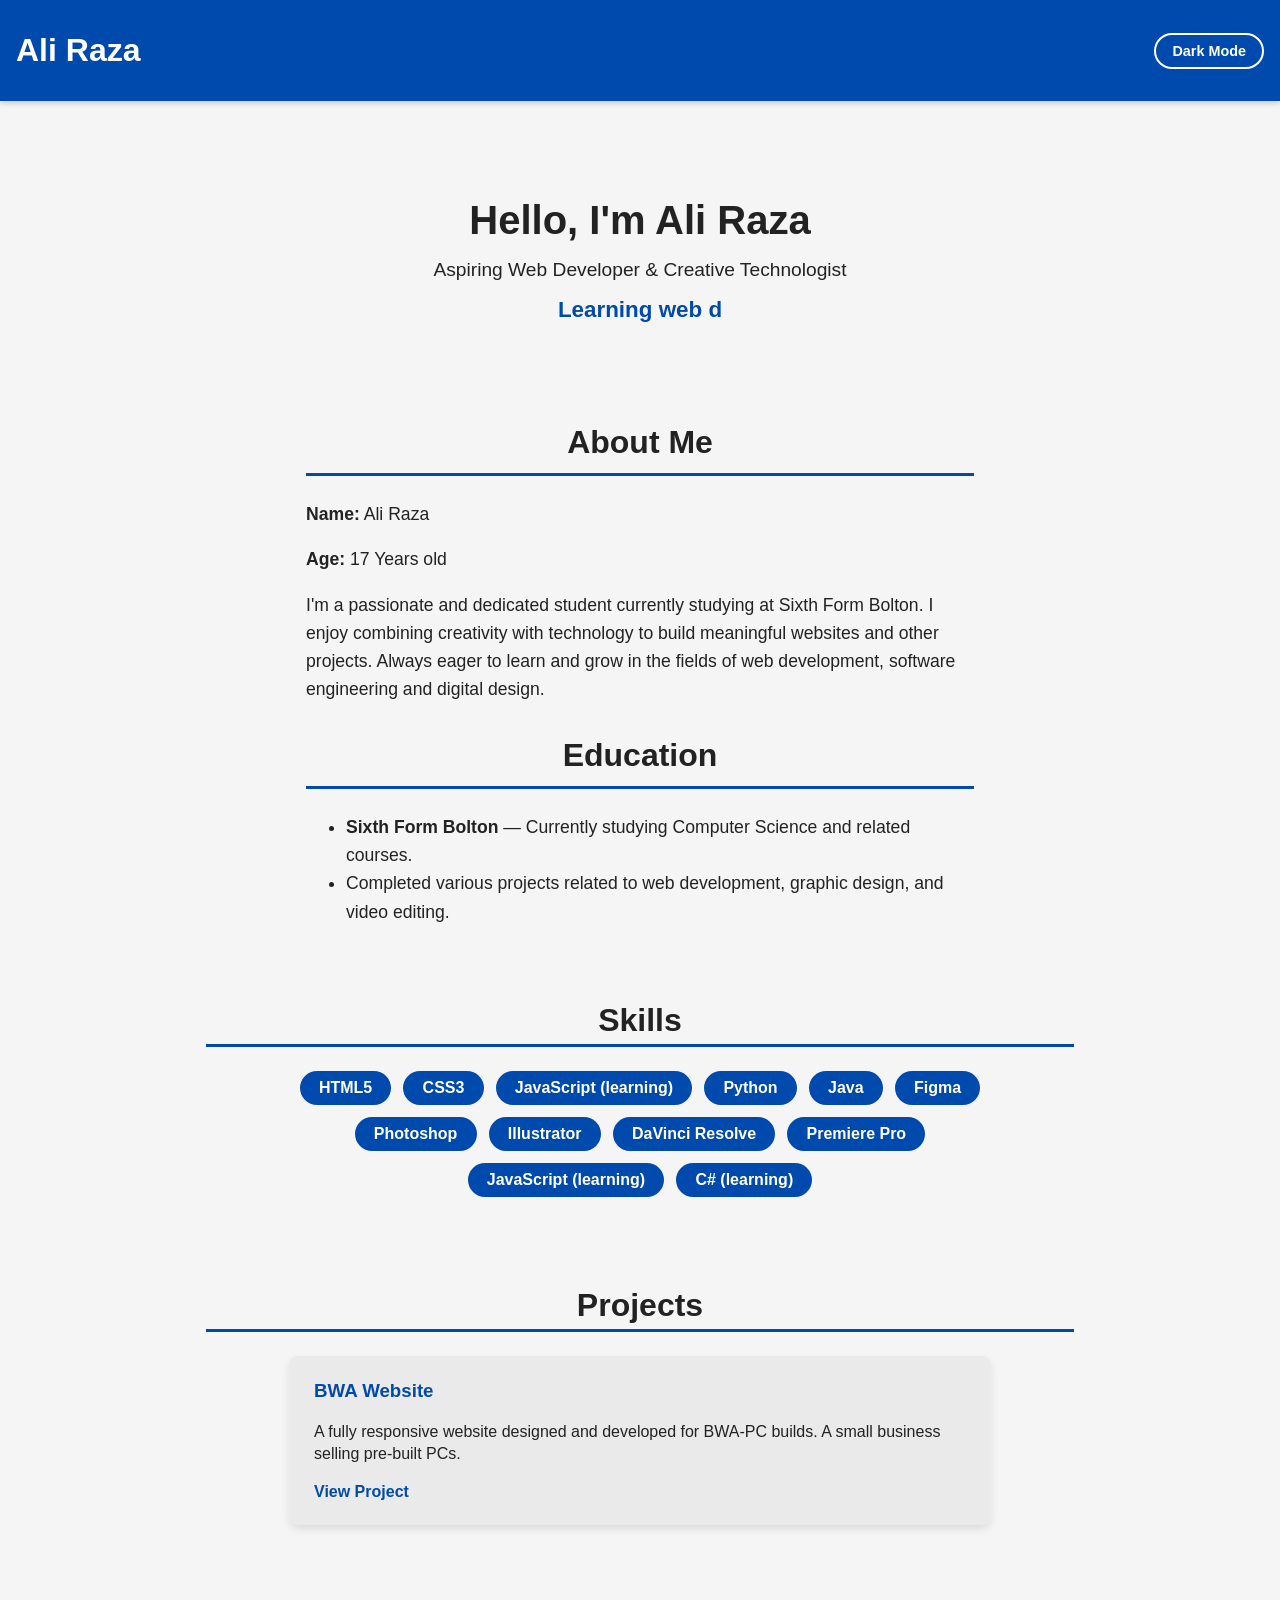
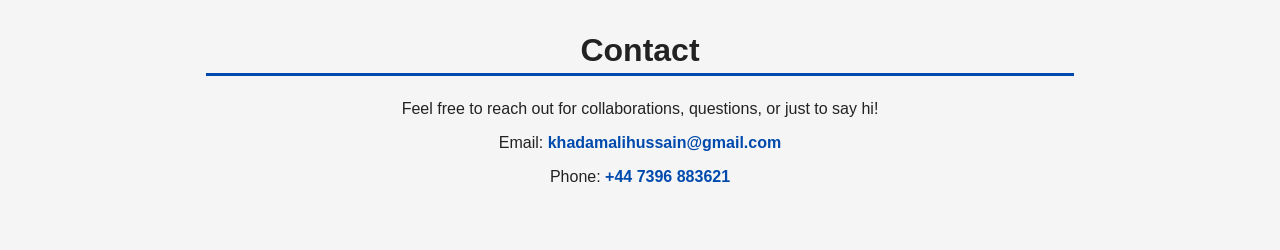
==== index.html @ 573bafac "Update index.html" ====
<!DOCTYPE html>
<html lang="en">
<head>
  <meta charset="UTF-8" />
  <meta name="viewport" content="width=device-width, initial-scale=1" />
  <title>Ali Raza | Web Developer Portfolio</title>
  <link rel="stylesheet" href="style.css">

</head>
<body>

  <header>
    <h1>Ali Raza</h1>
    <button id="dark-toggle">Dark Mode</button>
  </header>

  <section id="hero" class="container">
    <h2>Hello, I'm Ali Raza</h2>
    <p>Aspiring Web Developer & Creative Technologist</p>
    <div id="typed-text"></div>
  </section>

  <section id="about" class="container">
    <h2 class="section-title">About Me</h2>
    <p><strong>Name:</strong> Ali Raza</p>
    <p><strong>Age:</strong> 17 Years old</p>
    <p>I'm a passionate and dedicated student currently studying at Sixth Form Bolton. I enjoy combining creativity with technology to build meaningful websites and other projects. Always eager to learn and grow in the fields of web development, software engineering and digital design.</p>
  </section>

  <section id="education" class="container">
    <h2 class="section-title">Education</h2>
    <ul>
      <li><strong>Sixth Form Bolton</strong> — Currently studying Computer Science and related courses.</li>
      <li>Completed various projects related to web development, graphic design, and video editing.</li>
    </ul>
  </section>

  <section id="skills" class="container">
    <h2 class="section-title">Skills</h2>
    <ul>
      <li>HTML5</li>
      <li>CSS3</li>
      <li>JavaScript (learning)</li>
      <li>Python</li>
      <li>Java</li>
      <li>Figma</li>
      <li>Photoshop</li>
      <li>Illustrator</li>
      <li>DaVinci Resolve</li>
      <li>Premiere Pro</li>
      <li>JavaScript (learning)</li>
      <li>C# (learning)</li>
    </ul>
  </section>

  <section id="projects" class="container">
    <h2 class="section-title">Projects</h2>

    <div class="project">
      <h3>BWA Website</h3>
      <p>A fully responsive website designed and developed for BWA-PC builds. A small business selling pre-built PCs.</p>
      <a href="https://n1nj4-c0d3r.github.io/BWA-Pc-Builds/index.html" target="_blank" rel="noopener noreferrer">View Project</a>
    </div>

    <!-- Add more projects here -->
  </section>

  <section id="contact" class="container">
    <h2 class="section-title">Contact</h2>
    <p>Feel free to reach out for collaborations, questions, or just to say hi!</p>
    <p>Email: <a href="mailto:khadamalihussain@gmail.com">khadamalihussain@gmail.com</a></p>
    <p>Phone: <a href="tel:+447396883621">+44 7396 883621</a></p>
  </section>

<script src="script.js"></script>

</body>
</html>
---- style.css ----
/* CSS Reset */
    *, *::before, *::after {
      box-sizing: border-box;
    }
    body {
      margin: 0;
      font-family: 'Segoe UI', Tahoma, Geneva, Verdana, sans-serif;
      background-color: #f5f5f5;
      color: #222;
      transition: background-color 0.3s, color 0.3s;
      scroll-behavior: smooth;
    }
    body.dark {
      background-color: #121212;
      color: #eee;
    }
    a {
      color: #0066cc;
      text-decoration: none;
      transition: color 0.3s;
    }
    a:hover {
      text-decoration: underline;
    }

    /* Container */
    .container {
      max-width: 900px;
      margin: 0 auto;
      padding: 2rem 1rem;
    }

    /* Header */
    header {
      background-color: #004aad;
      color: white;
      padding: 2rem 1rem;
      text-align: center;
      position: sticky;
      top: 0;
      z-index: 1000;
      box-shadow: 0 2px 6px rgba(0,0,0,0.2);
      display: flex;
      justify-content: space-between;
      align-items: center;
      transition: background-color 0.3s;
    }
    body.dark header {
      background-color: #66aaff; /* lighter blue for dark mode */
      color: #121212;
    }
    header h1 {
      margin: 0;
      font-size: 2rem;
    }
    /* Dark mode button */
    #dark-toggle {
      background: none;
      border: 2px solid white;
      border-radius: 25px;
      color: white;
      padding: 0.5rem 1rem;
      cursor: pointer;
      font-weight: 600;
      font-size: 0.9rem;
      transition: background-color 0.3s, color 0.3s, border-color 0.3s;
    }
    body.dark #dark-toggle {
      border-color: #121212;
      color: #121212;
    }
    #dark-toggle:hover {
      background-color: white;
      color: #004aad;
    }
    body.dark #dark-toggle:hover {
      background-color: #121212;
      color: #66aaff;
      border-color: #66aaff;
    }

    /* Hero */
    #hero {
      padding: 4rem 1rem;
      text-align: center;
    }
    #hero h2 {
      font-size: 2.5rem;
      margin-bottom: 1rem;
      opacity: 0;
      animation: fadeInUp 1s ease forwards;
      animation-delay: 0.3s;
    }
    #hero p {
      font-size: 1.2rem;
      max-width: 600px;
      margin: 0 auto;
      opacity: 0;
      animation: fadeInUp 1s ease forwards;
      animation-delay: 0.8s;
    }
    /* Typing effect for tagline */
    #typed-text {
      color: #004aad;
      font-weight: 700;
      font-size: 1.4rem;
      height: 1.8rem;
      margin-top: 1rem;
      min-height: 1.8rem;
      transition: color 0.3s;
    }
    body.dark #typed-text {
      color: #66aaff;
    }

    /* Sections */
    section {
      margin: 3rem 0;
      opacity: 0;
      transform: translateY(20px);
      animation-fill-mode: forwards;
      animation-duration: 0.8s;
      animation-timing-function: ease;
    }
    section.visible {
      opacity: 1;
      transform: translateY(0);
      animation-name: fadeInUp;
    }

    h2.section-title {
      font-size: 2rem;
      border-bottom: 3px solid #004aad;
      padding-bottom: 0.3rem;
      margin-bottom: 1.5rem;
      text-align: center;
      transition: border-color 0.3s;
    }
    body.dark h2.section-title {
      border-color: #66aaff;
    }

    /* Skills */
    #skills ul {
      list-style: none;
      padding: 0;
      max-width: 700px;
      margin: 0 auto;
      display: flex;
      flex-wrap: wrap;
      gap: 12px;
      justify-content: center;
    }
    #skills li {
  background-color: #004aad;
  color: white;
  padding: 0.5rem 1.2rem;
  border-radius: 25px;
  font-weight: 600;
  font-size: 1rem;
  user-select: none;
  transition: background-color 0.3s ease, transform 0.3s ease, box-shadow 0.3s ease;
  cursor: default;
}

#skills li:hover {
  transform: scale(1.15) translateY(-5px);
  background-color: #3377ff;
  box-shadow: 0 8px 15px rgba(51, 119, 255, 0.6);
  color: #fff;
}

body.dark #skills li {
  background-color: #66aaff;
  color: #121212;
  transition: background-color 0.3s ease, transform 0.3s ease, box-shadow 0.3s ease;
}

body.dark #skills li:hover {
  transform: scale(1.15) translateY(-5px);
  background-color: #99caff;
  box-shadow: 0 8px 15px rgba(153, 202, 255, 0.6);
  color: #121212;
}

    body.dark #skills li {
      background-color: #66aaff;
      color: #121212;
    }

    /* Projects */
    #projects .project {
      background-color: #eaeaea;
      border-radius: 8px;
      padding: 1.5rem;
      margin: 1rem auto;
      max-width: 700px;
      box-shadow: 0 4px 8px rgba(0,0,0,0.1);
      transition: box-shadow 0.3s ease, background-color 0.3s;
    }
    #projects .project:hover {
      box-shadow: 0 8px 16px rgba(0,0,0,0.2);
    }
    #projects .project h3 {
      margin-top: 0;
      color: #004aad;
      transition: color 0.3s;
    }
    #projects .project p {
      margin: 0.7rem 0 1.1rem;
      font-size: 1rem;
      line-height: 1.4;
    }
    #projects .project a {
      font-weight: 600;
      color: #004aad;
      transition: color 0.3s;
    }
    body.dark #projects .project {
      background-color: #222;
      box-shadow: 0 4px 8px rgba(255,255,255,0.1);
    }
    body.dark #projects .project:hover {
      box-shadow: 0 8px 16px rgba(255,255,255,0.2);
    }
    body.dark #projects .project h3,
    body.dark #projects .project a {
      color: #66aaff;
    }

    /* Contact */
    #contact {
      text-align: center;
      padding-bottom: 3rem;
    }
    #contact a {
      color: #004aad;
      font-weight: 600;
      text-decoration: none;
      transition: color 0.3s;
    }
    #contact a:hover {
      text-decoration: underline;
    }
    body.dark #contact a {
      color: #66aaff;
    }

    /* About & Education */
    #about, #education {
      max-width: 700px;
      margin: 0 auto;
      font-size: 1.1rem;
      line-height: 1.6;
      padding: 0 1rem;
    }

    /* Animations */
    @keyframes fadeInUp {
      from {
        opacity: 0;
        transform: translateY(20px);
      }
      to {
        opacity: 1;
        transform: translateY(0);
      }
    }

    /* Responsive */
    @media (max-width: 600px) {
      header {
        flex-direction: column;
        gap: 1rem;
      }
      #hero h2 {
        font-size: 2rem;
      }
    }
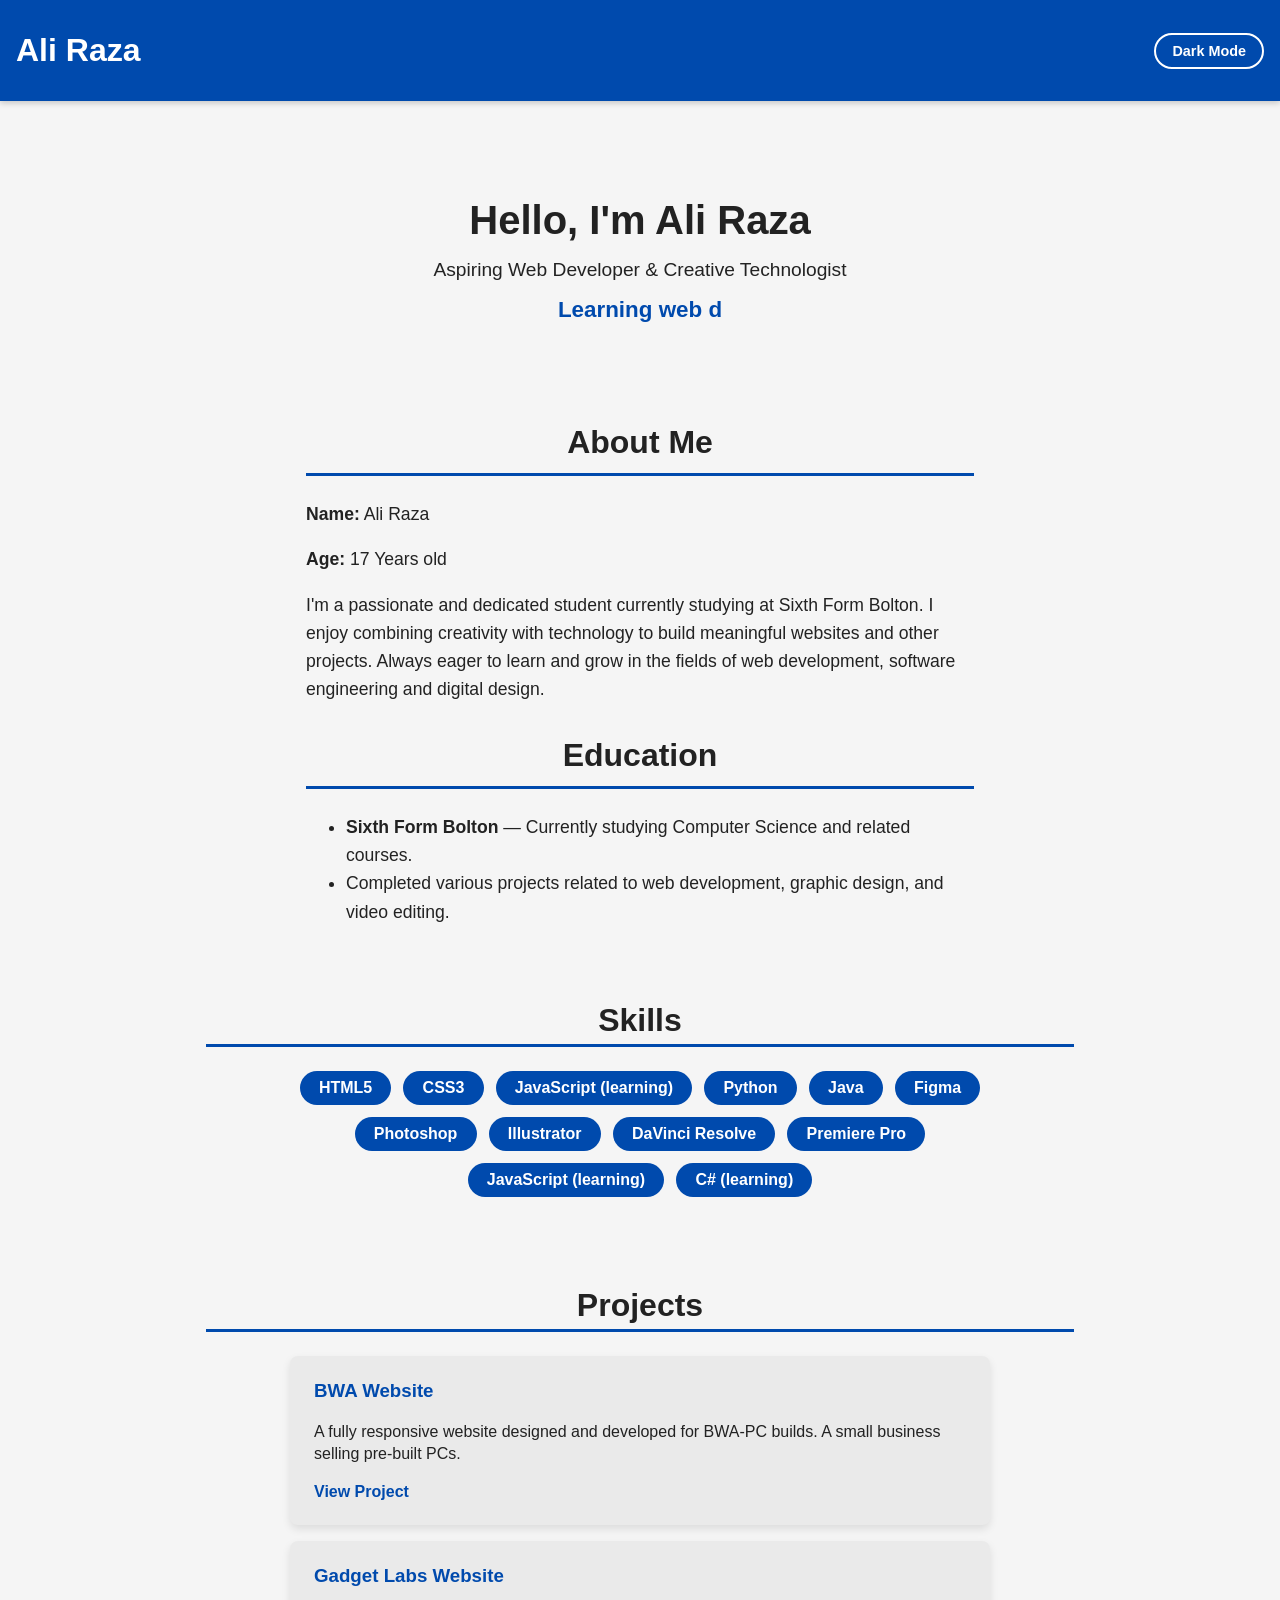
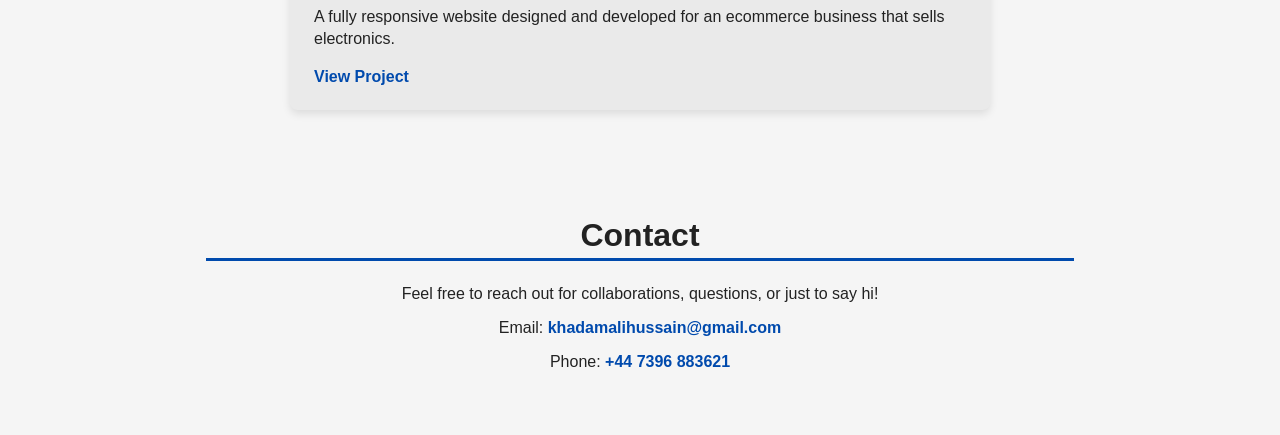
==== commit 72230315: "Update index.html" ====
--- a/index.html
+++ b/index.html
@@ -62,6 +62,12 @@
       <a href="https://n1nj4-c0d3r.github.io/BWA-Pc-Builds/index.html" target="_blank" rel="noopener noreferrer">View Project</a>
     </div>
 
+    <div class="project">
+      <h3>Gadget Labs Website</h3>
+      <p>A fully responsive website designed and developed for an ecommerce business that sells electronics.</p>
+      <a href="https://gadgetlabsofficial.github.io/Website/" target="_blank" rel="noopener noreferrer">View Project</a>
+    </div>
+
     <!-- Add more projects here -->
   </section>
 
@@ -76,3 +82,4 @@
 
 </body>
 </html>
+
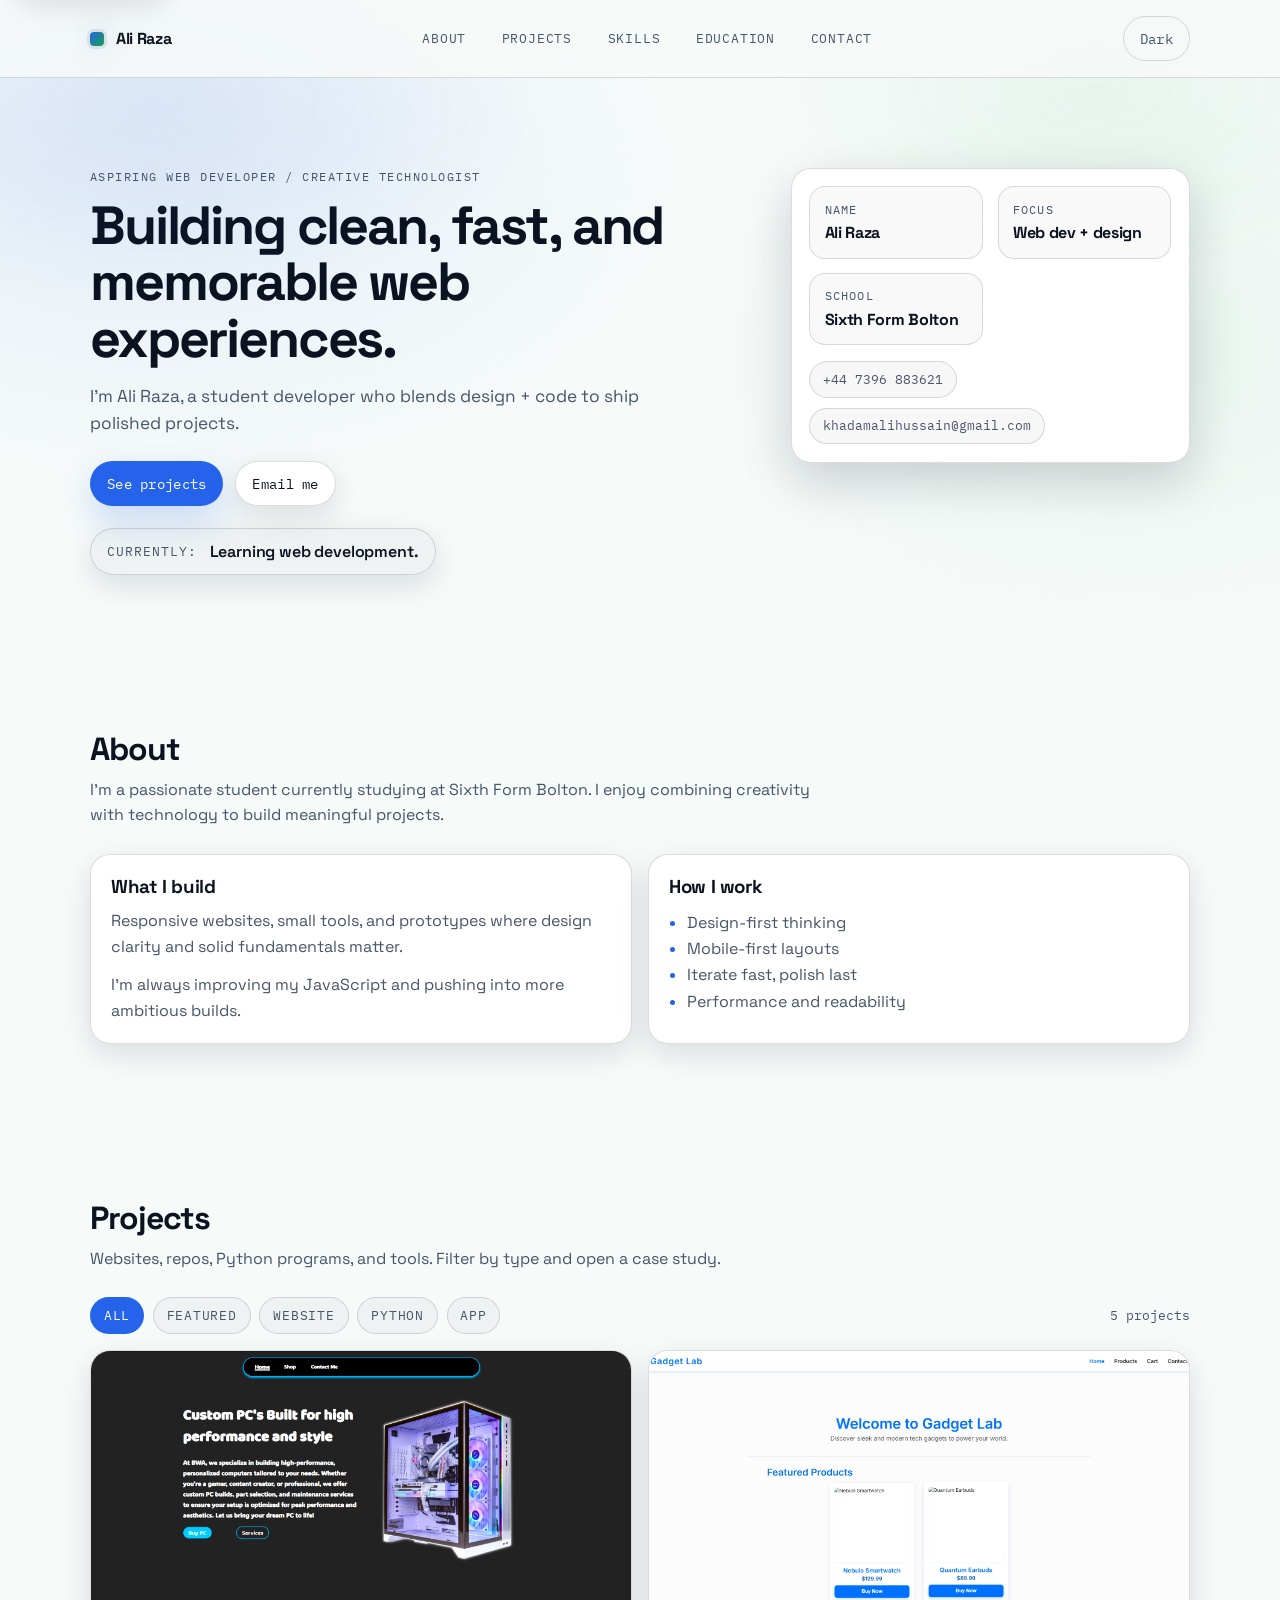
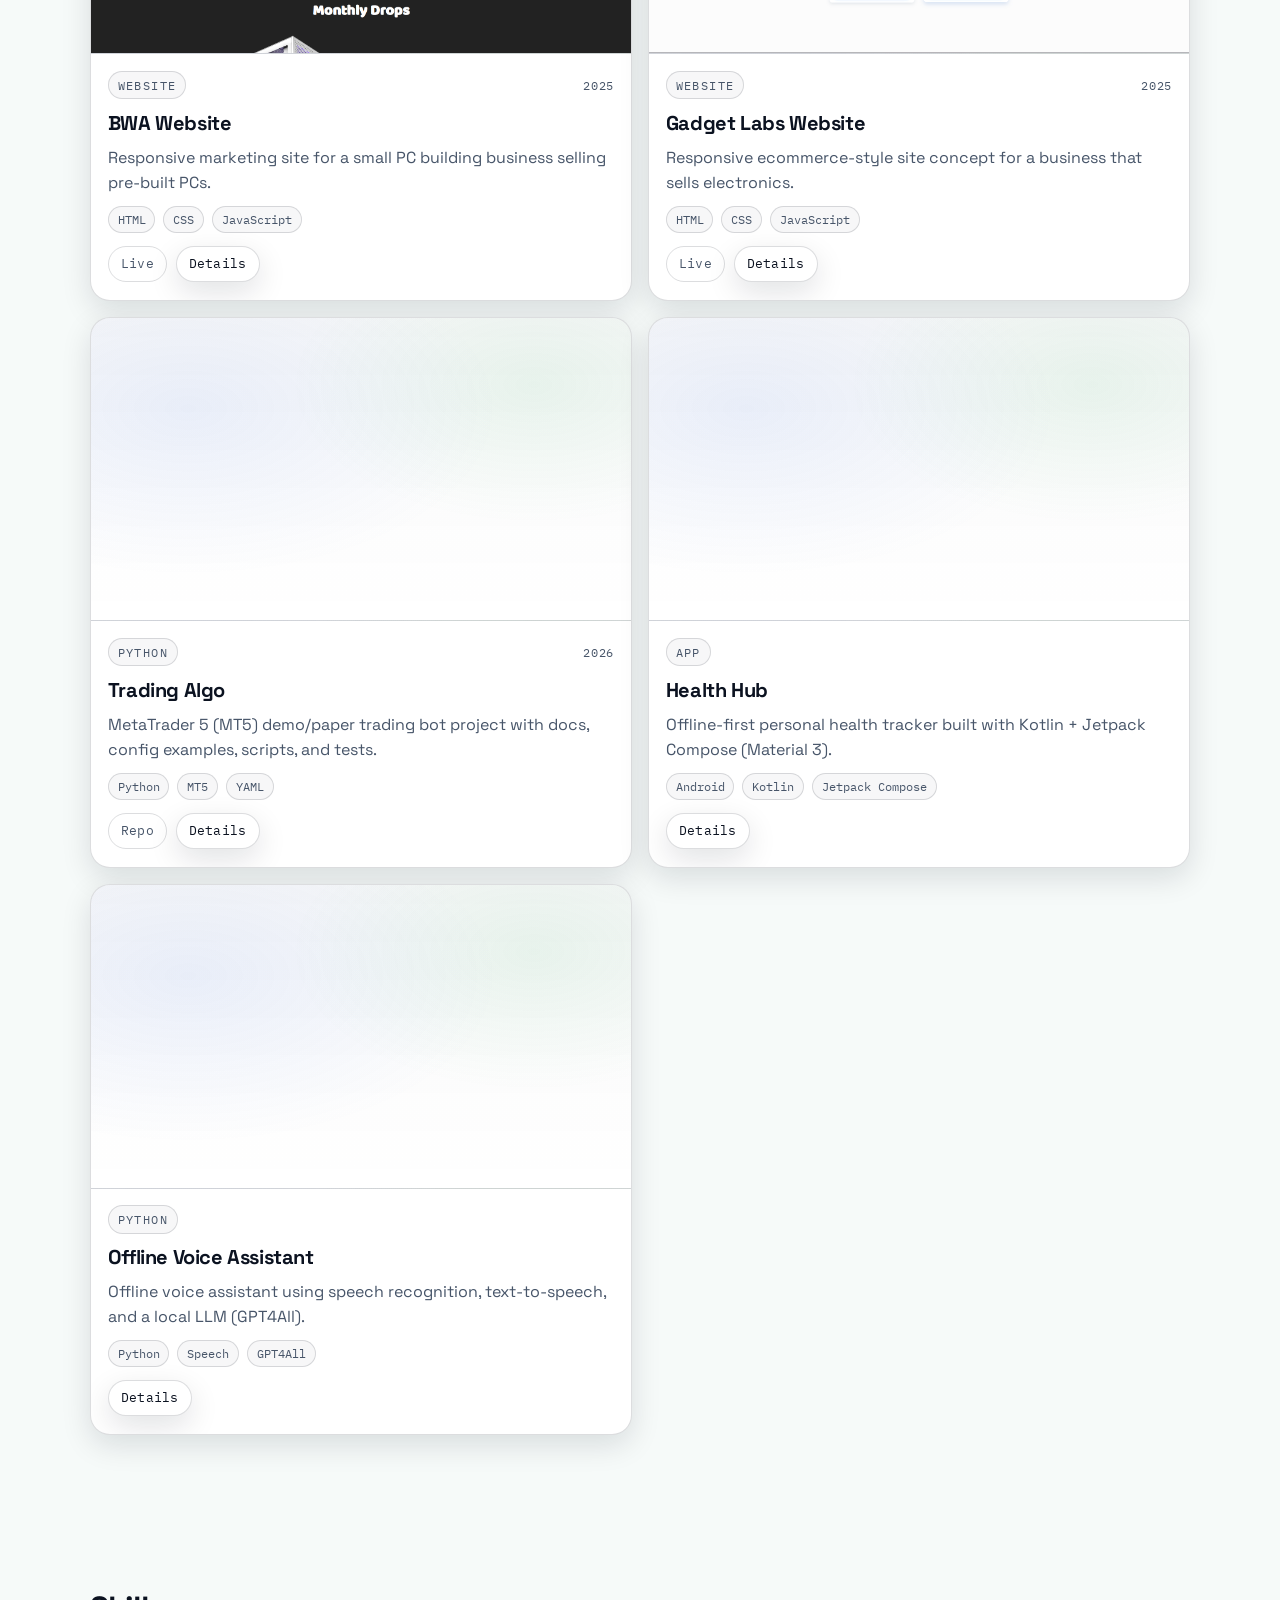
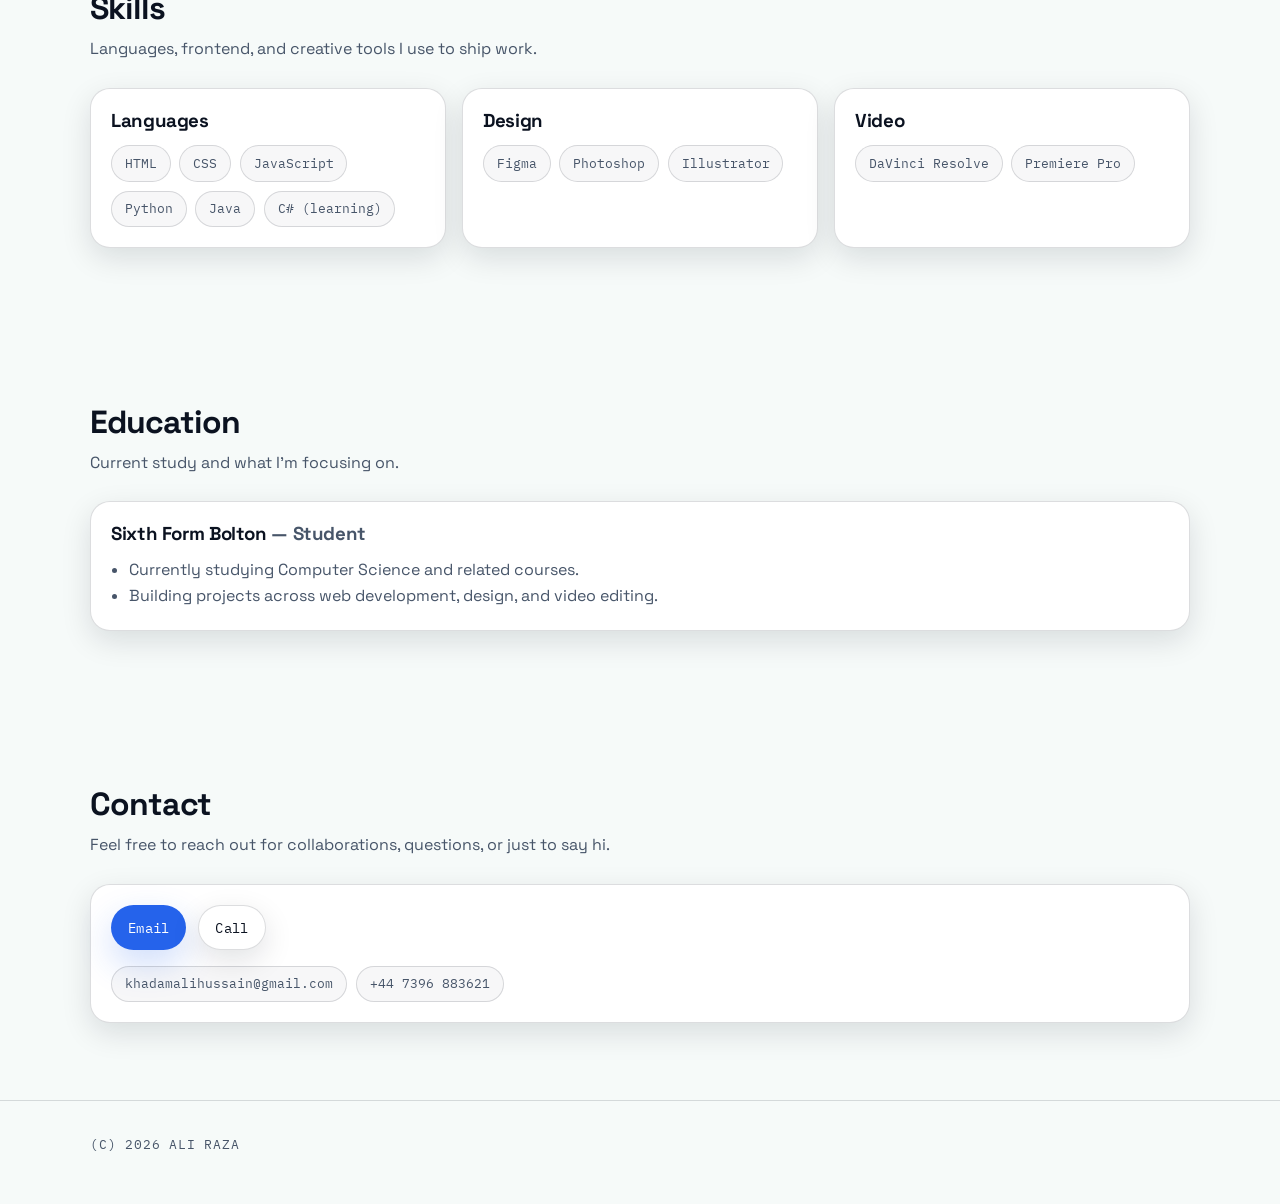
==== commit e2fcf3ae: "Sync local updates (20260217-200904)" ====
--- a/index.html
+++ b/index.html
@@ -1,85 +1,257 @@
-<!DOCTYPE html>
-<html lang="en">
-<head>
-  <meta charset="UTF-8" />
-  <meta name="viewport" content="width=device-width, initial-scale=1" />
-  <title>Ali Raza | Web Developer Portfolio</title>
-  <link rel="stylesheet" href="style.css">
-
-</head>
-<body>
-
-  <header>
-    <h1>Ali Raza</h1>
-    <button id="dark-toggle">Dark Mode</button>
-  </header>
-
-  <section id="hero" class="container">
-    <h2>Hello, I'm Ali Raza</h2>
-    <p>Aspiring Web Developer & Creative Technologist</p>
-    <div id="typed-text"></div>
-  </section>
-
-  <section id="about" class="container">
-    <h2 class="section-title">About Me</h2>
-    <p><strong>Name:</strong> Ali Raza</p>
-    <p><strong>Age:</strong> 17 Years old</p>
-    <p>I'm a passionate and dedicated student currently studying at Sixth Form Bolton. I enjoy combining creativity with technology to build meaningful websites and other projects. Always eager to learn and grow in the fields of web development, software engineering and digital design.</p>
-  </section>
-
-  <section id="education" class="container">
-    <h2 class="section-title">Education</h2>
-    <ul>
-      <li><strong>Sixth Form Bolton</strong> — Currently studying Computer Science and related courses.</li>
-      <li>Completed various projects related to web development, graphic design, and video editing.</li>
-    </ul>
-  </section>
-
-  <section id="skills" class="container">
-    <h2 class="section-title">Skills</h2>
-    <ul>
-      <li>HTML5</li>
-      <li>CSS3</li>
-      <li>JavaScript (learning)</li>
-      <li>Python</li>
-      <li>Java</li>
-      <li>Figma</li>
-      <li>Photoshop</li>
-      <li>Illustrator</li>
-      <li>DaVinci Resolve</li>
-      <li>Premiere Pro</li>
-      <li>JavaScript (learning)</li>
-      <li>C# (learning)</li>
-    </ul>
-  </section>
-
-  <section id="projects" class="container">
-    <h2 class="section-title">Projects</h2>
-
-    <div class="project">
-      <h3>BWA Website</h3>
-      <p>A fully responsive website designed and developed for BWA-PC builds. A small business selling pre-built PCs.</p>
-      <a href="https://n1nj4-c0d3r.github.io/BWA-Pc-Builds/index.html" target="_blank" rel="noopener noreferrer">View Project</a>
-    </div>
-
-    <div class="project">
-      <h3>Gadget Labs Website</h3>
-      <p>A fully responsive website designed and developed for an ecommerce business that sells electronics.</p>
-      <a href="https://gadgetlabsofficial.github.io/Website/" target="_blank" rel="noopener noreferrer">View Project</a>
-    </div>
-
-    <!-- Add more projects here -->
-  </section>
-
-  <section id="contact" class="container">
-    <h2 class="section-title">Contact</h2>
-    <p>Feel free to reach out for collaborations, questions, or just to say hi!</p>
-    <p>Email: <a href="mailto:khadamalihussain@gmail.com">khadamalihussain@gmail.com</a></p>
-    <p>Phone: <a href="tel:+447396883621">+44 7396 883621</a></p>
-  </section>
-
-<script src="script.js"></script>
-
-</body>
-</html>
-
+<!doctype html>
+<html lang="en">
+  <head>
+    <meta charset="UTF-8" />
+    <meta name="viewport" content="width=device-width, initial-scale=1" />
+    <title>Ali Raza | Portfolio</title>
+    <meta
+      name="description"
+      content="Ali Raza - aspiring web developer and creative technologist. Websites, repos, and tools with a design-first mindset."
+    />
+    <meta name="color-scheme" content="dark light" />
+    <link rel="preconnect" href="https://fonts.googleapis.com" />
+    <link rel="preconnect" href="https://fonts.gstatic.com" crossorigin />
+    <link
+      href="https://fonts.googleapis.com/css2?family=Space+Grotesk:wght@400;600;700&family=IBM+Plex+Mono:wght@400;500;600&display=swap"
+      rel="stylesheet"
+    />
+    <link rel="stylesheet" href="style.css" />
+  </head>
+  <body>
+    <a class="skip-link" href="#main">Skip to content</a>
+
+    <header class="site-header">
+      <div class="header-inner container">
+        <a class="brand" href="#top" aria-label="Go to top">
+          <span class="brand-mark" aria-hidden="true"></span>
+          <span class="brand-name">Ali Raza</span>
+        </a>
+
+        <nav class="site-nav" aria-label="Primary">
+          <a href="#about">About</a>
+          <a href="#projects">Projects</a>
+          <a href="#skills">Skills</a>
+          <a href="#education">Education</a>
+          <a href="#contact">Contact</a>
+        </nav>
+
+        <div class="header-actions">
+          <button id="theme-toggle" class="btn btn-ghost" type="button">
+            <span class="btn-label">Theme</span>
+          </button>
+        </div>
+      </div>
+    </header>
+
+    <main id="main">
+      <section id="top" class="hero">
+        <div class="hero-bg" aria-hidden="true"></div>
+        <div class="container hero-inner">
+          <div class="hero-copy">
+            <p class="eyebrow">Aspiring Web Developer / Creative Technologist</p>
+            <h1>Building clean, fast, and memorable web experiences.</h1>
+            <p class="lede">
+              I'm Ali Raza, a student developer who blends design + code to ship polished projects.
+            </p>
+
+            <div class="hero-cta">
+              <a class="btn btn-primary" href="#projects">See projects</a>
+              <a class="btn btn-secondary" href="mailto:khadamalihussain@gmail.com">Email me</a>
+            </div>
+
+            <div class="ticker" aria-label="Highlights">
+              <span class="ticker-label">Currently:</span>
+              <span id="tagline" class="ticker-text">Learning web development.</span>
+            </div>
+          </div>
+
+          <aside class="hero-card" aria-label="Quick info">
+            <div class="stat-grid">
+              <div class="stat">
+                <div class="stat-label">Name</div>
+                <div class="stat-value">Ali Raza</div>
+              </div>
+              <div class="stat" id="age-row">
+                <div class="stat-label">Age</div>
+                <div class="stat-value"><span id="age" aria-label="Age"></span></div>
+              </div>
+              <div class="stat">
+                <div class="stat-label">Focus</div>
+                <div class="stat-value">Web dev + design</div>
+              </div>
+              <div class="stat">
+                <div class="stat-label">School</div>
+                <div class="stat-value">Sixth Form Bolton</div>
+              </div>
+            </div>
+            <div class="hero-links">
+              <a class="chip" href="tel:+447396883621">+44 7396 883621</a>
+              <a class="chip" href="mailto:khadamalihussain@gmail.com">khadamalihussain@gmail.com</a>
+            </div>
+          </aside>
+        </div>
+      </section>
+
+      <section id="about" class="section">
+        <div class="container">
+          <header class="section-head">
+            <h2>About</h2>
+            <p>
+              I'm a passionate student currently studying at Sixth Form Bolton. I enjoy combining
+              creativity with technology to build meaningful projects.
+            </p>
+          </header>
+
+          <div class="two-col">
+            <div class="card">
+              <h3>What I build</h3>
+              <p>
+                Responsive websites, small tools, and prototypes where design clarity and solid
+                fundamentals matter.
+              </p>
+              <p class="muted">I'm always improving my JavaScript and pushing into more ambitious builds.</p>
+            </div>
+            <div class="card">
+              <h3>How I work</h3>
+              <ul class="checklist">
+                <li>Design-first thinking</li>
+                <li>Mobile-first layouts</li>
+                <li>Iterate fast, polish last</li>
+                <li>Performance and readability</li>
+              </ul>
+            </div>
+          </div>
+        </div>
+      </section>
+
+      <section id="projects" class="section">
+        <div class="container">
+          <header class="section-head">
+            <h2>Projects</h2>
+            <p>
+              Websites, repos, Python programs, and tools. Filter by type and open a case study.
+            </p>
+          </header>
+
+          <div class="projects-toolbar">
+            <div id="project-filters" class="filters" aria-label="Project filters"></div>
+            <div id="projects-hint" class="projects-hint" aria-live="polite"></div>
+          </div>
+
+          <div id="projects-grid" class="projects-grid" aria-live="polite"></div>
+        </div>
+      </section>
+
+      <section id="skills" class="section">
+        <div class="container">
+          <header class="section-head">
+            <h2>Skills</h2>
+            <p>Languages, frontend, and creative tools I use to ship work.</p>
+          </header>
+
+          <div class="skill-groups">
+            <div class="card">
+              <h3>Languages</h3>
+              <div class="chips">
+                <span class="chip">HTML</span>
+                <span class="chip">CSS</span>
+                <span class="chip">JavaScript</span>
+                <span class="chip">Python</span>
+                <span class="chip">Java</span>
+                <span class="chip">C# (learning)</span>
+              </div>
+            </div>
+            <div class="card">
+              <h3>Design</h3>
+              <div class="chips">
+                <span class="chip">Figma</span>
+                <span class="chip">Photoshop</span>
+                <span class="chip">Illustrator</span>
+              </div>
+            </div>
+            <div class="card">
+              <h3>Video</h3>
+              <div class="chips">
+                <span class="chip">DaVinci Resolve</span>
+                <span class="chip">Premiere Pro</span>
+              </div>
+            </div>
+          </div>
+        </div>
+      </section>
+
+      <section id="education" class="section">
+        <div class="container">
+          <header class="section-head">
+            <h2>Education</h2>
+            <p>Current study and what I'm focusing on.</p>
+          </header>
+
+          <div class="card">
+            <h3>Sixth Form Bolton <span class="muted">&mdash; Student</span></h3>
+            <ul class="bullets">
+              <li>Currently studying Computer Science and related courses.</li>
+              <li>Building projects across web development, design, and video editing.</li>
+            </ul>
+          </div>
+        </div>
+      </section>
+
+      <section id="contact" class="section">
+        <div class="container">
+          <header class="section-head">
+            <h2>Contact</h2>
+            <p>Feel free to reach out for collaborations, questions, or just to say hi.</p>
+          </header>
+
+          <div class="contact-card card">
+            <div class="contact-actions">
+              <a class="btn btn-primary" href="mailto:khadamalihussain@gmail.com">Email</a>
+              <a class="btn btn-secondary" href="tel:+447396883621">Call</a>
+            </div>
+            <div class="contact-details">
+              <a class="chip" href="mailto:khadamalihussain@gmail.com">khadamalihussain@gmail.com</a>
+              <a class="chip" href="tel:+447396883621">+44 7396 883621</a>
+            </div>
+          </div>
+        </div>
+      </section>
+    </main>
+
+    <footer class="site-footer">
+      <div class="container">
+        <p class="muted">(c) <span id="year"></span> Ali Raza</p>
+      </div>
+    </footer>
+
+    <div id="project-modal" class="modal" aria-hidden="true">
+      <div class="modal-overlay" data-modal-close></div>
+      <div
+        class="modal-dialog"
+        role="dialog"
+        aria-modal="true"
+        aria-labelledby="modal-title"
+        tabindex="-1"
+      >
+        <button class="modal-close" type="button" data-modal-close aria-label="Close project details">
+          <span aria-hidden="true">x</span>
+        </button>
+        <div class="modal-body">
+          <div class="modal-head">
+            <div>
+              <div id="modal-badge" class="badge">Project</div>
+              <h3 id="modal-title"></h3>
+              <div id="modal-meta" class="modal-meta"></div>
+            </div>
+          </div>
+
+          <div id="modal-links" class="modal-links"></div>
+          <div id="modal-content" class="modal-content"></div>
+          <div id="modal-gallery" class="modal-gallery"></div>
+        </div>
+      </div>
+    </div>
+
+    <script src="script.js" defer></script>
+  </body>
+</html>
--- a/style.css
+++ b/style.css
@@ -1,279 +1,1124 @@
-    /* CSS Reset */
-    *, *::before, *::after {
-      box-sizing: border-box;
-    }
-    body {
-      margin: 0;
-      font-family: 'Segoe UI', Tahoma, Geneva, Verdana, sans-serif;
-      background-color: #f5f5f5;
-      color: #222;
-      transition: background-color 0.3s, color 0.3s;
-      scroll-behavior: smooth;
-    }
-    body.dark {
-      background-color: #121212;
-      color: #eee;
-    }
-    a {
-      color: #0066cc;
-      text-decoration: none;
-      transition: color 0.3s;
-    }
-    a:hover {
-      text-decoration: underline;
-    }
-
-    /* Container */
-    .container {
-      max-width: 900px;
-      margin: 0 auto;
-      padding: 2rem 1rem;
-    }
-
-    /* Header */
-    header {
-      background-color: #004aad;
-      color: white;
-      padding: 2rem 1rem;
-      text-align: center;
-      position: sticky;
-      top: 0;
-      z-index: 1000;
-      box-shadow: 0 2px 6px rgba(0,0,0,0.2);
-      display: flex;
-      justify-content: space-between;
-      align-items: center;
-      transition: background-color 0.3s;
-    }
-    body.dark header {
-      background-color: #66aaff; /* lighter blue for dark mode */
-      color: #121212;
-    }
-    header h1 {
-      margin: 0;
-      font-size: 2rem;
-    }
-    /* Dark mode button */
-    #dark-toggle {
-      background: none;
-      border: 2px solid white;
-      border-radius: 25px;
-      color: white;
-      padding: 0.5rem 1rem;
-      cursor: pointer;
-      font-weight: 600;
-      font-size: 0.9rem;
-      transition: background-color 0.3s, color 0.3s, border-color 0.3s;
-    }
-    body.dark #dark-toggle {
-      border-color: #121212;
-      color: #121212;
-    }
-    #dark-toggle:hover {
-      background-color: white;
-      color: #004aad;
-    }
-    body.dark #dark-toggle:hover {
-      background-color: #121212;
-      color: #66aaff;
-      border-color: #66aaff;
-    }
-
-    /* Hero */
-    #hero {
-      padding: 4rem 1rem;
-      text-align: center;
-    }
-    #hero h2 {
-      font-size: 2.5rem;
-      margin-bottom: 1rem;
-      opacity: 0;
-      animation: fadeInUp 1s ease forwards;
-      animation-delay: 0.3s;
-    }
-    #hero p {
-      font-size: 1.2rem;
-      max-width: 600px;
-      margin: 0 auto;
-      opacity: 0;
-      animation: fadeInUp 1s ease forwards;
-      animation-delay: 0.8s;
-    }
-    /* Typing effect for tagline */
-    #typed-text {
-      color: #004aad;
-      font-weight: 700;
-      font-size: 1.4rem;
-      height: 1.8rem;
-      margin-top: 1rem;
-      min-height: 1.8rem;
-      transition: color 0.3s;
-    }
-    body.dark #typed-text {
-      color: #66aaff;
-    }
-
-    /* Sections */
-    section {
-      margin: 3rem 0;
-      opacity: 0;
-      transform: translateY(20px);
-      animation-fill-mode: forwards;
-      animation-duration: 0.8s;
-      animation-timing-function: ease;
-    }
-    section.visible {
-      opacity: 1;
-      transform: translateY(0);
-      animation-name: fadeInUp;
-    }
-
-    h2.section-title {
-      font-size: 2rem;
-      border-bottom: 3px solid #004aad;
-      padding-bottom: 0.3rem;
-      margin-bottom: 1.5rem;
-      text-align: center;
-      transition: border-color 0.3s;
-    }
-    body.dark h2.section-title {
-      border-color: #66aaff;
-    }
-
-    /* Skills */
-    #skills ul {
-      list-style: none;
-      padding: 0;
-      max-width: 700px;
-      margin: 0 auto;
-      display: flex;
-      flex-wrap: wrap;
-      gap: 12px;
-      justify-content: center;
-    }
-    #skills li {
-  background-color: #004aad;
-  color: white;
-  padding: 0.5rem 1.2rem;
-  border-radius: 25px;
-  font-weight: 600;
-  font-size: 1rem;
-  user-select: none;
-  transition: background-color 0.3s ease, transform 0.3s ease, box-shadow 0.3s ease;
-  cursor: default;
-}
-
-#skills li:hover {
-  transform: scale(1.15) translateY(-5px);
-  background-color: #3377ff;
-  box-shadow: 0 8px 15px rgba(51, 119, 255, 0.6);
-  color: #fff;
-}
-
-body.dark #skills li {
-  background-color: #66aaff;
-  color: #121212;
-  transition: background-color 0.3s ease, transform 0.3s ease, box-shadow 0.3s ease;
-}
-
-body.dark #skills li:hover {
-  transform: scale(1.15) translateY(-5px);
-  background-color: #99caff;
-  box-shadow: 0 8px 15px rgba(153, 202, 255, 0.6);
-  color: #121212;
-}
-
-    body.dark #skills li {
-      background-color: #66aaff;
-      color: #121212;
-    }
-
-    /* Projects */
-    #projects .project {
-      background-color: #eaeaea;
-      border-radius: 8px;
-      padding: 1.5rem;
-      margin: 1rem auto;
-      max-width: 700px;
-      box-shadow: 0 4px 8px rgba(0,0,0,0.1);
-      transition: box-shadow 0.3s ease, background-color 0.3s;
-    }
-    #projects .project:hover {
-      box-shadow: 0 8px 16px rgba(0,0,0,0.2);
-    }
-    #projects .project h3 {
-      margin-top: 0;
-      color: #004aad;
-      transition: color 0.3s;
-    }
-    #projects .project p {
-      margin: 0.7rem 0 1.1rem;
-      font-size: 1rem;
-      line-height: 1.4;
-    }
-    #projects .project a {
-      font-weight: 600;
-      color: #004aad;
-      transition: color 0.3s;
-    }
-    body.dark #projects .project {
-      background-color: #222;
-      box-shadow: 0 4px 8px rgba(255,255,255,0.1);
-    }
-    body.dark #projects .project:hover {
-      box-shadow: 0 8px 16px rgba(255,255,255,0.2);
-    }
-    body.dark #projects .project h3,
-    body.dark #projects .project a {
-      color: #66aaff;
-    }
-
-    /* Contact */
-    #contact {
-      text-align: center;
-      padding-bottom: 3rem;
-    }
-    #contact a {
-      color: #004aad;
-      font-weight: 600;
-      text-decoration: none;
-      transition: color 0.3s;
-    }
-    #contact a:hover {
-      text-decoration: underline;
-    }
-    body.dark #contact a {
-      color: #66aaff;
-    }
-
-    /* About & Education */
-    #about, #education {
-      max-width: 700px;
-      margin: 0 auto;
-      font-size: 1.1rem;
-      line-height: 1.6;
-      padding: 0 1rem;
-    }
-
-    /* Animations */
-    @keyframes fadeInUp {
-      from {
-        opacity: 0;
-        transform: translateY(20px);
-      }
-      to {
-        opacity: 1;
-        transform: translateY(0);
-      }
-    }
-
-    /* Responsive */
-    @media (max-width: 600px) {
-      header {
-        flex-direction: column;
-        gap: 1rem;
-      }
-      #hero h2 {
-        font-size: 2rem;
-      }
-    }+:root {
+  color-scheme: light dark;
+  --font-display: "Space Grotesk", ui-sans-serif, system-ui, -apple-system, "Segoe UI", sans-serif;
+  --font-body: "Space Grotesk", ui-sans-serif, system-ui, -apple-system, "Segoe UI", sans-serif;
+  --font-mono: "IBM Plex Mono", ui-monospace, SFMono-Regular, Menlo, Monaco, Consolas, "Liberation Mono",
+    monospace;
+
+  --radius-sm: 12px;
+  --radius-md: 16px;
+  --radius-lg: 20px;
+
+  --border-w: 1px;
+  --ring-w: 2px;
+
+  --shadow-soft: 0 10px 30px rgba(11, 16, 32, 0.12);
+  --shadow-strong: 0 18px 50px rgba(11, 16, 32, 0.18);
+
+  --bg: #f6faf9;
+  --surface: #ffffff;
+  --surface-2: #eef6f2;
+  --text: #0b1220;
+  --muted: #475569;
+  --border: rgba(11, 18, 32, 0.14);
+  --grid-line: rgba(11, 18, 32, 0.06);
+  --header-bg: rgba(246, 250, 249, 0.86);
+
+  --accent: #2563eb;
+  --accent-2: #16a34a;
+  --on-accent: #ffffff;
+  --on-accent-2: #ffffff;
+  --ring: rgba(37, 99, 235, 0.45);
+  --glow-cyan: rgba(37, 99, 235, 0.08);
+  --glow-amber: rgba(22, 163, 74, 0.06);
+
+  --accent-border: rgba(37, 99, 235, 0.3);
+  --accent-soft: rgba(37, 99, 235, 0.08);
+  --accent-shadow: rgba(37, 99, 235, 0.22);
+  --accent2-border: rgba(22, 163, 74, 0.28);
+  --accent2-soft: rgba(22, 163, 74, 0.08);
+
+  --ease-out: cubic-bezier(0.16, 1, 0.3, 1);
+}
+
+@media (prefers-color-scheme: dark) {
+  :root {
+    --shadow-soft: 0 14px 40px rgba(0, 0, 0, 0.5);
+    --shadow-strong: 0 26px 70px rgba(0, 0, 0, 0.6);
+
+    --bg: #0b0e12;
+    --surface: #10151c;
+    --surface-2: #141b23;
+    --text: #eaf2ff;
+    --muted: #9aa6b2;
+    --border: rgba(234, 242, 255, 0.12);
+    --grid-line: rgba(234, 242, 255, 0.04);
+    --header-bg: rgba(11, 14, 18, 0.88);
+
+    --accent: #2563eb;
+    --accent-2: #16a34a;
+    --on-accent: #ffffff;
+    --on-accent-2: #ffffff;
+    --ring: rgba(37, 99, 235, 0.55);
+    --glow-cyan: rgba(37, 99, 235, 0.08);
+    --glow-amber: rgba(22, 163, 74, 0.06);
+
+    --accent-border: rgba(37, 99, 235, 0.34);
+    --accent-soft: rgba(37, 99, 235, 0.1);
+    --accent-shadow: rgba(37, 99, 235, 0.22);
+    --accent2-border: rgba(22, 163, 74, 0.3);
+    --accent2-soft: rgba(22, 163, 74, 0.1);
+  }
+}
+
+[data-theme="light"] {
+  --shadow-soft: 0 10px 30px rgba(11, 16, 32, 0.12);
+  --shadow-strong: 0 18px 50px rgba(11, 16, 32, 0.18);
+
+  --bg: #f6faf9;
+  --surface: #ffffff;
+  --surface-2: #eef6f2;
+  --text: #0b1220;
+  --muted: #475569;
+  --border: rgba(11, 18, 32, 0.14);
+  --grid-line: rgba(11, 18, 32, 0.06);
+  --header-bg: rgba(246, 250, 249, 0.86);
+
+  --accent: #2563eb;
+  --accent-2: #16a34a;
+  --on-accent: #ffffff;
+  --on-accent-2: #ffffff;
+  --ring: rgba(37, 99, 235, 0.45);
+  --glow-cyan: rgba(37, 99, 235, 0.08);
+  --glow-amber: rgba(22, 163, 74, 0.06);
+
+  --accent-border: rgba(37, 99, 235, 0.3);
+  --accent-soft: rgba(37, 99, 235, 0.08);
+  --accent-shadow: rgba(37, 99, 235, 0.22);
+  --accent2-border: rgba(22, 163, 74, 0.28);
+  --accent2-soft: rgba(22, 163, 74, 0.08);
+}
+
+[data-theme="dark"] {
+  --shadow-soft: 0 14px 40px rgba(0, 0, 0, 0.5);
+  --shadow-strong: 0 26px 70px rgba(0, 0, 0, 0.6);
+
+  --bg: #0b0e12;
+  --surface: #10151c;
+  --surface-2: #141b23;
+  --text: #eaf2ff;
+  --muted: #9aa6b2;
+  --border: rgba(234, 242, 255, 0.12);
+  --grid-line: rgba(234, 242, 255, 0.04);
+  --header-bg: rgba(11, 14, 18, 0.88);
+
+  --accent: #2563eb;
+  --accent-2: #16a34a;
+  --on-accent: #ffffff;
+  --on-accent-2: #ffffff;
+  --ring: rgba(37, 99, 235, 0.55);
+  --glow-cyan: rgba(37, 99, 235, 0.08);
+  --glow-amber: rgba(22, 163, 74, 0.06);
+
+  --accent-border: rgba(37, 99, 235, 0.34);
+  --accent-soft: rgba(37, 99, 235, 0.1);
+  --accent-shadow: rgba(37, 99, 235, 0.22);
+  --accent2-border: rgba(22, 163, 74, 0.3);
+  --accent2-soft: rgba(22, 163, 74, 0.1);
+}
+
+*,
+*::before,
+*::after {
+  box-sizing: border-box;
+}
+
+html {
+  scroll-behavior: smooth;
+}
+
+body {
+  margin: 0;
+  min-height: 100svh;
+  font-family: var(--font-body);
+  color: var(--text);
+  background-color: var(--bg);
+  background-image: radial-gradient(900px 520px at 12% 4%, var(--glow-cyan), transparent 60%),
+    radial-gradient(760px 480px at 88% 8%, var(--glow-amber), transparent 58%);
+  background-repeat: no-repeat;
+  overflow-x: hidden;
+}
+
+[data-theme="dark"] body {
+  background-image: none;
+}
+
+@media (prefers-color-scheme: dark) {
+  :root:not([data-theme]) body {
+    background-image: none;
+  }
+}
+
+a {
+  color: inherit;
+  text-decoration: none;
+}
+
+a:hover {
+  text-decoration: underline;
+}
+
+:focus-visible {
+  outline: var(--ring-w) solid var(--ring);
+  outline-offset: 3px;
+}
+
+.container {
+  width: min(1100px, calc(100% - 2rem));
+  margin: 0 auto;
+}
+
+.muted {
+  color: var(--muted);
+}
+
+.skip-link {
+  position: absolute;
+  left: 1rem;
+  top: 0.75rem;
+  padding: 0.6rem 0.9rem;
+  border-radius: 999px;
+  background: var(--surface);
+  border: var(--border-w) solid var(--border);
+  box-shadow: var(--shadow-soft);
+  transform: translateY(-140%);
+  transition: transform 160ms var(--ease-out);
+  z-index: 1000;
+}
+
+.skip-link:focus {
+  transform: translateY(0);
+  text-decoration: none;
+}
+
+.site-header {
+  position: sticky;
+  top: 0;
+  z-index: 50;
+  background: var(--header-bg);
+  border-bottom: var(--border-w) solid var(--border);
+  backdrop-filter: blur(12px);
+}
+
+.header-inner {
+  display: grid;
+  grid-template-columns: auto 1fr auto;
+  grid-template-areas: "brand nav actions";
+  gap: 1rem;
+  align-items: center;
+  padding: 1rem 0;
+}
+
+.brand {
+  grid-area: brand;
+  display: inline-flex;
+  align-items: center;
+  gap: 0.75rem;
+  text-decoration: none;
+}
+
+.brand:hover {
+  text-decoration: none;
+}
+
+.brand-mark {
+  width: 14px;
+  height: 14px;
+  border-radius: 4px;
+  background: linear-gradient(135deg, var(--accent), var(--accent-2));
+  box-shadow: 0 0 0 3px rgba(0, 0, 0, 0.12), 0 0 26px var(--accent-shadow);
+}
+
+[data-theme="light"] .brand-mark {
+  box-shadow: 0 0 0 3px rgba(11, 18, 32, 0.08), 0 0 26px var(--accent-shadow);
+}
+
+.brand-name {
+  font-family: var(--font-display);
+  font-weight: 700;
+  letter-spacing: -0.02em;
+}
+
+.site-nav {
+  grid-area: nav;
+  display: flex;
+  align-items: center;
+  justify-content: center;
+  gap: 0.9rem;
+  flex-wrap: wrap;
+}
+
+.site-nav a {
+  font-family: var(--font-mono);
+  font-size: 0.82rem;
+  letter-spacing: 0.06em;
+  text-transform: uppercase;
+  color: var(--muted);
+  padding: 0.45rem 0.6rem;
+  border-radius: 999px;
+  border: var(--border-w) solid transparent;
+  transition: border-color 160ms var(--ease-out), color 160ms var(--ease-out),
+    background-color 160ms var(--ease-out);
+}
+
+.site-nav a:hover {
+  text-decoration: none;
+  color: var(--text);
+  border-color: var(--border);
+  background: rgba(255, 255, 255, 0.04);
+}
+
+[data-theme="light"] .site-nav a:hover {
+  background: rgba(11, 16, 32, 0.04);
+}
+
+.header-actions {
+  grid-area: actions;
+  display: flex;
+  justify-content: flex-end;
+  gap: 0.5rem;
+}
+
+.btn {
+  display: inline-flex;
+  align-items: center;
+  justify-content: center;
+  gap: 0.5rem;
+  padding: 0.75rem 1rem;
+  border-radius: 999px;
+  border: var(--border-w) solid var(--border);
+  font-family: var(--font-mono);
+  font-size: 0.9rem;
+  letter-spacing: 0.02em;
+  text-decoration: none;
+  cursor: pointer;
+  transition: transform 160ms var(--ease-out), border-color 160ms var(--ease-out),
+    background-color 160ms var(--ease-out), box-shadow 160ms var(--ease-out), color 160ms var(--ease-out);
+}
+
+.btn:hover {
+  text-decoration: none;
+  transform: translateY(-1px);
+}
+
+.btn:active {
+  transform: translateY(0);
+}
+
+.btn-primary {
+  border-color: transparent;
+  color: var(--on-accent);
+  background: var(--accent);
+  box-shadow: 0 14px 34px var(--accent-shadow);
+}
+
+.btn-primary:hover {
+  border-color: var(--accent-border);
+  box-shadow: 0 18px 46px var(--accent-shadow);
+}
+
+.btn-secondary {
+  background: var(--surface);
+  color: var(--text);
+  box-shadow: var(--shadow-soft);
+}
+
+.btn-secondary:hover {
+  border-color: var(--accent-border);
+  box-shadow: var(--shadow-soft);
+}
+
+.btn-ghost {
+  background: transparent;
+  color: var(--muted);
+}
+
+.btn-ghost:hover {
+  color: var(--text);
+  border-color: var(--accent-border);
+}
+
+.btn-sm {
+  padding: 0.55rem 0.75rem;
+  font-size: 0.82rem;
+}
+
+.hero {
+  position: relative;
+  padding: clamp(4.5rem, 7vw, 6.5rem) 0 clamp(3.5rem, 6vw, 5rem);
+}
+
+.hero-bg {
+  position: absolute;
+  inset: -120px;
+  background: radial-gradient(640px 340px at 18% 18%, var(--glow-cyan), transparent 60%),
+    radial-gradient(560px 320px at 80% 16%, var(--glow-amber), transparent 58%);
+  filter: blur(3px);
+  pointer-events: none;
+}
+
+[data-theme="dark"] .hero-bg {
+  display: none;
+}
+
+@media (prefers-color-scheme: dark) {
+  :root:not([data-theme]) .hero-bg {
+    display: none;
+  }
+}
+
+.hero-inner {
+  display: grid;
+  grid-template-columns: 1.25fr 0.75fr;
+  gap: 2.2rem;
+  align-items: start;
+}
+
+.hero-copy h1 {
+  font-family: var(--font-display);
+  letter-spacing: -0.04em;
+  font-size: clamp(2.2rem, 4.2vw, 3.4rem);
+  line-height: 1.05;
+  margin: 0.9rem 0 1rem;
+}
+
+.eyebrow {
+  font-family: var(--font-mono);
+  text-transform: uppercase;
+  letter-spacing: 0.12em;
+  font-size: 0.78rem;
+  color: var(--muted);
+  margin: 0;
+}
+
+.lede {
+  margin: 0 0 1.25rem;
+  font-size: 1.08rem;
+  line-height: 1.55;
+  color: var(--muted);
+  max-width: 52ch;
+}
+
+.hero-cta {
+  display: flex;
+  flex-wrap: wrap;
+  gap: 0.75rem;
+  margin: 1.5rem 0 1.4rem;
+}
+
+.ticker {
+  display: inline-flex;
+  align-items: center;
+  gap: 0.75rem;
+  flex-wrap: wrap;
+  padding: 0.75rem 1rem;
+  border-radius: 999px;
+  border: var(--border-w) solid var(--border);
+  background: rgba(255, 255, 255, 0.04);
+  box-shadow: var(--shadow-soft);
+}
+
+[data-theme="light"] .ticker {
+  background: rgba(11, 16, 32, 0.03);
+}
+
+.ticker-label {
+  font-family: var(--font-mono);
+  font-size: 0.82rem;
+  letter-spacing: 0.08em;
+  text-transform: uppercase;
+  color: var(--muted);
+}
+
+.ticker-text {
+  font-weight: 600;
+  letter-spacing: -0.01em;
+  transition: opacity 180ms var(--ease-out), transform 180ms var(--ease-out);
+}
+
+.ticker-text.is-swapping {
+  opacity: 0;
+  transform: translateY(6px);
+}
+
+.hero-card {
+  position: relative;
+  padding: 1.1rem;
+  border-radius: var(--radius-lg);
+  border: var(--border-w) solid var(--border);
+  background: linear-gradient(180deg, rgba(255, 255, 255, 0.06), rgba(255, 255, 255, 0.02)),
+    var(--surface);
+  box-shadow: var(--shadow-strong);
+}
+
+.stat-grid {
+  display: grid;
+  grid-template-columns: repeat(2, minmax(0, 1fr));
+  gap: 0.9rem;
+}
+
+.stat {
+  padding: 0.9rem;
+  border-radius: var(--radius-md);
+  border: var(--border-w) solid var(--border);
+  background: rgba(255, 255, 255, 0.03);
+}
+
+[data-theme="light"] .stat {
+  background: rgba(11, 16, 32, 0.025);
+}
+
+.stat-label {
+  font-family: var(--font-mono);
+  font-size: 0.74rem;
+  letter-spacing: 0.1em;
+  text-transform: uppercase;
+  color: var(--muted);
+}
+
+.stat-value {
+  margin-top: 0.35rem;
+  font-weight: 700;
+  letter-spacing: -0.02em;
+}
+
+.hero-links {
+  display: flex;
+  flex-wrap: wrap;
+  gap: 0.6rem;
+  margin-top: 1rem;
+}
+
+.chip {
+  display: inline-flex;
+  align-items: center;
+  gap: 0.5rem;
+  padding: 0.55rem 0.8rem;
+  border-radius: 999px;
+  border: var(--border-w) solid var(--border);
+  background: rgba(255, 255, 255, 0.04);
+  font-family: var(--font-mono);
+  font-size: 0.82rem;
+  color: var(--muted);
+  transition: border-color 160ms var(--ease-out), color 160ms var(--ease-out),
+    background-color 160ms var(--ease-out);
+}
+
+[data-theme="light"] .chip {
+  background: rgba(11, 16, 32, 0.03);
+}
+
+.chip:hover {
+  text-decoration: none;
+  color: var(--text);
+  border-color: var(--accent-border);
+  background: var(--accent-soft);
+}
+
+.section {
+  padding: clamp(3.8rem, 6vw, 5.2rem) 0;
+}
+
+.section-head {
+  margin-bottom: 1.6rem;
+  max-width: 72ch;
+}
+
+.section-head h2 {
+  font-family: var(--font-display);
+  letter-spacing: -0.03em;
+  font-size: 2rem;
+  margin: 0 0 0.5rem;
+}
+
+.section-head p {
+  margin: 0;
+  color: var(--muted);
+  line-height: 1.6;
+}
+
+.two-col {
+  display: grid;
+  grid-template-columns: repeat(2, minmax(0, 1fr));
+  gap: 1rem;
+}
+
+.card {
+  border-radius: var(--radius-lg);
+  border: var(--border-w) solid var(--border);
+  background: rgba(255, 255, 255, 0.03);
+  box-shadow: var(--shadow-soft);
+  padding: 1.25rem;
+  transition: transform 160ms var(--ease-out), box-shadow 160ms var(--ease-out),
+    border-color 160ms var(--ease-out);
+}
+
+[data-theme="light"] .card {
+  background: #ffffff;
+}
+
+.card:hover {
+  transform: translateY(-2px);
+  box-shadow: var(--shadow-strong);
+  border-color: var(--accent-border);
+}
+
+.card h3 {
+  margin: 0 0 0.65rem;
+  letter-spacing: -0.02em;
+}
+
+.card p {
+  margin: 0 0 0.8rem;
+  line-height: 1.6;
+  color: var(--muted);
+}
+
+.card p:last-child {
+  margin-bottom: 0;
+}
+
+.checklist,
+.bullets {
+  margin: 0.75rem 0 0;
+  padding-left: 1.1rem;
+  color: var(--muted);
+  line-height: 1.65;
+}
+
+.checklist li::marker {
+  color: var(--accent);
+}
+
+.skill-groups {
+  display: grid;
+  grid-template-columns: repeat(3, minmax(0, 1fr));
+  gap: 1rem;
+}
+
+.chips {
+  display: flex;
+  flex-wrap: wrap;
+  gap: 0.55rem;
+  margin-top: 0.85rem;
+}
+
+.chips .chip {
+  cursor: default;
+}
+
+.chips .chip:hover {
+  border-color: var(--border);
+  background: rgba(255, 255, 255, 0.04);
+  color: var(--muted);
+}
+
+[data-theme="light"] .chips .chip:hover {
+  background: rgba(11, 16, 32, 0.03);
+}
+
+.projects-toolbar {
+  display: flex;
+  align-items: center;
+  justify-content: space-between;
+  gap: 1rem;
+  flex-wrap: wrap;
+  margin: 1.2rem 0 1rem;
+}
+
+.projects-hint {
+  font-family: var(--font-mono);
+  font-size: 0.82rem;
+  color: var(--muted);
+}
+
+.filters {
+  display: flex;
+  flex-wrap: wrap;
+  gap: 0.55rem;
+}
+
+.filter {
+  font-family: var(--font-mono);
+  font-size: 0.82rem;
+  letter-spacing: 0.06em;
+  text-transform: uppercase;
+  padding: 0.55rem 0.8rem;
+  border-radius: 999px;
+  border: var(--border-w) solid var(--border);
+  background: rgba(255, 255, 255, 0.04);
+  color: var(--muted);
+  cursor: pointer;
+  transition: border-color 160ms var(--ease-out), transform 160ms var(--ease-out),
+    background-color 160ms var(--ease-out), color 160ms var(--ease-out);
+}
+
+[data-theme="light"] .filter {
+  background: rgba(11, 16, 32, 0.03);
+}
+
+.filter:hover {
+  transform: translateY(-1px);
+  color: var(--text);
+  border-color: var(--accent-border);
+}
+
+.filter[aria-pressed="true"] {
+  color: var(--on-accent);
+  border-color: transparent;
+  background: var(--accent);
+}
+
+.projects-grid {
+  display: grid;
+  grid-template-columns: repeat(12, minmax(0, 1fr));
+  gap: 1rem;
+}
+
+.projects-grid > .card {
+  grid-column: 1 / -1;
+}
+
+.project-card {
+  grid-column: span 6;
+  border-radius: var(--radius-lg);
+  border: var(--border-w) solid var(--border);
+  background: rgba(255, 255, 255, 0.03);
+  box-shadow: var(--shadow-soft);
+  overflow: hidden;
+  display: flex;
+  flex-direction: column;
+  min-height: 260px;
+  transition: transform 160ms var(--ease-out), box-shadow 160ms var(--ease-out),
+    border-color 160ms var(--ease-out);
+}
+
+[data-theme="light"] .project-card {
+  background: #ffffff;
+}
+
+.project-card:hover {
+  transform: translateY(-3px);
+  box-shadow: var(--shadow-strong);
+  border-color: var(--accent-border);
+}
+
+.project-thumb {
+  position: relative;
+  aspect-ratio: 16 / 9;
+  background: radial-gradient(520px 280px at 18% 30%, var(--accent-soft), transparent 60%),
+    radial-gradient(420px 240px at 82% 22%, var(--accent2-soft), transparent 58%),
+    linear-gradient(180deg, rgba(255, 255, 255, 0.06), transparent);
+  border-bottom: var(--border-w) solid var(--border);
+  overflow: hidden;
+}
+
+[data-theme="light"] .project-thumb {
+  background: radial-gradient(520px 280px at 18% 30%, var(--accent-soft), transparent 60%),
+    radial-gradient(420px 240px at 82% 22%, var(--accent2-soft), transparent 58%),
+    linear-gradient(180deg, rgba(11, 18, 32, 0.03), transparent);
+}
+
+.project-thumb img {
+  width: 100%;
+  height: 100%;
+  object-fit: cover;
+  display: block;
+  filter: saturate(1.06) contrast(1.02);
+}
+
+.project-body {
+  padding: 1.05rem 1.05rem 0.8rem;
+  display: flex;
+  flex-direction: column;
+  gap: 0.65rem;
+  flex: 1;
+}
+
+.project-topline {
+  display: flex;
+  align-items: center;
+  justify-content: space-between;
+  gap: 1rem;
+}
+
+.badge {
+  display: inline-flex;
+  align-items: center;
+  padding: 0.35rem 0.55rem;
+  border-radius: 999px;
+  border: var(--border-w) solid var(--border);
+  font-family: var(--font-mono);
+  font-size: 0.72rem;
+  letter-spacing: 0.12em;
+  text-transform: uppercase;
+  color: var(--muted);
+  background: rgba(255, 255, 255, 0.04);
+}
+
+[data-theme="light"] .badge {
+  background: rgba(11, 16, 32, 0.03);
+}
+
+.project-year {
+  font-family: var(--font-mono);
+  font-size: 0.78rem;
+  letter-spacing: 0.06em;
+  color: var(--muted);
+}
+
+.project-title {
+  font-weight: 700;
+  letter-spacing: -0.02em;
+  margin: 0;
+  font-size: 1.25rem;
+}
+
+.project-summary {
+  margin: 0;
+  color: var(--muted);
+  line-height: 1.55;
+}
+
+.tag-row {
+  display: flex;
+  flex-wrap: wrap;
+  gap: 0.5rem;
+}
+
+.tag {
+  padding: 0.3rem 0.55rem;
+  border-radius: 999px;
+  border: var(--border-w) solid var(--border);
+  font-family: var(--font-mono);
+  font-size: 0.74rem;
+  color: var(--muted);
+  background: rgba(255, 255, 255, 0.04);
+}
+
+[data-theme="light"] .tag {
+  background: rgba(11, 16, 32, 0.03);
+}
+
+.project-actions {
+  display: flex;
+  flex-wrap: wrap;
+  gap: 0.55rem;
+  padding: 0 1.05rem 1.1rem;
+}
+
+.site-footer {
+  padding: 2.2rem 0 3.2rem;
+  border-top: var(--border-w) solid var(--border);
+}
+
+.site-footer p {
+  margin: 0;
+  font-family: var(--font-mono);
+  font-size: 0.82rem;
+  letter-spacing: 0.06em;
+  text-transform: uppercase;
+}
+
+.modal {
+  position: fixed;
+  inset: 0;
+  display: grid;
+  place-items: center;
+  visibility: hidden;
+  opacity: 0;
+  pointer-events: none;
+  transition: opacity 180ms var(--ease-out);
+  z-index: 100;
+}
+
+.modal.is-open {
+  visibility: visible;
+  opacity: 1;
+  pointer-events: auto;
+}
+
+.modal-overlay {
+  position: absolute;
+  inset: 0;
+  background: rgba(0, 0, 0, 0.65);
+}
+
+[data-theme="light"] .modal-overlay {
+  background: rgba(11, 16, 32, 0.55);
+}
+
+.modal-dialog {
+  position: relative;
+  width: min(920px, calc(100% - 2rem));
+  max-height: min(86vh, 900px);
+  overflow: auto;
+  -webkit-overflow-scrolling: touch;
+  border-radius: var(--radius-lg);
+  border: var(--border-w) solid var(--border);
+  background: var(--surface);
+  box-shadow: var(--shadow-strong);
+}
+
+.modal-close {
+  position: absolute;
+  right: 0.75rem;
+  top: 0.75rem;
+  width: 44px;
+  height: 44px;
+  border-radius: 999px;
+  border: var(--border-w) solid var(--border);
+  background: rgba(255, 255, 255, 0.06);
+  color: var(--text);
+  cursor: pointer;
+  transition: transform 160ms var(--ease-out), background-color 160ms var(--ease-out),
+    border-color 160ms var(--ease-out);
+}
+
+[data-theme="light"] .modal-close {
+  background: rgba(11, 16, 32, 0.03);
+}
+
+.modal-close:hover {
+  transform: translateY(-1px);
+  border-color: var(--accent-border);
+  background: var(--accent-soft);
+}
+
+.modal-body {
+  padding: 1.4rem 1.3rem 1.5rem;
+}
+
+.modal-head {
+  display: flex;
+  align-items: flex-start;
+  justify-content: space-between;
+  gap: 1rem;
+  margin-bottom: 1rem;
+  padding-right: 3.2rem;
+}
+
+.modal-head h3 {
+  margin: 0.55rem 0 0.35rem;
+  font-size: 1.7rem;
+  letter-spacing: -0.03em;
+}
+
+.modal-meta {
+  display: flex;
+  flex-wrap: wrap;
+  gap: 0.5rem;
+  color: var(--muted);
+  font-family: var(--font-mono);
+  font-size: 0.82rem;
+}
+
+.modal-links {
+  display: flex;
+  flex-wrap: wrap;
+  gap: 0.55rem;
+  margin: 0.9rem 0 1.1rem;
+}
+
+.modal-content {
+  display: grid;
+  gap: 0.85rem;
+  color: var(--muted);
+  line-height: 1.65;
+}
+
+.modal-content p {
+  margin: 0;
+}
+
+.modal-section-title {
+  font-family: var(--font-mono);
+  font-size: 0.82rem;
+  letter-spacing: 0.12em;
+  text-transform: uppercase;
+  color: var(--text);
+  margin: 0.3rem 0 0;
+}
+
+.modal-gallery {
+  margin-top: 1.2rem;
+}
+
+.gallery-grid {
+  display: grid;
+  grid-template-columns: repeat(2, minmax(0, 1fr));
+  gap: 0.75rem;
+}
+
+.gallery-grid img {
+  width: 100%;
+  height: auto;
+  border-radius: var(--radius-md);
+  border: var(--border-w) solid var(--border);
+  display: block;
+}
+
+.gallery-grid video {
+  width: 100%;
+  height: auto;
+  border-radius: var(--radius-md);
+  border: var(--border-w) solid var(--border);
+  display: block;
+  background: #000;
+}
+
+.video-frame {
+  position: relative;
+  aspect-ratio: 16 / 9;
+  border-radius: var(--radius-md);
+  border: var(--border-w) solid var(--border);
+  overflow: hidden;
+  background: #000;
+}
+
+.video-frame iframe {
+  position: absolute;
+  inset: 0;
+  width: 100%;
+  height: 100%;
+  border: 0;
+}
+
+.video-frame video {
+  position: absolute;
+  inset: 0;
+  width: 100%;
+  height: 100%;
+  border: 0;
+}
+
+@media (max-width: 980px) {
+  .hero-inner {
+    grid-template-columns: 1fr;
+  }
+
+  .hero-card {
+    order: 2;
+  }
+}
+
+@media (max-width: 900px) {
+  .skill-groups {
+    grid-template-columns: 1fr;
+  }
+
+  .project-card {
+    grid-column: span 12;
+  }
+}
+
+@media (max-width: 820px) {
+  .header-inner {
+    grid-template-columns: 1fr auto;
+    grid-template-areas:
+      "brand actions"
+      "nav nav";
+    padding: 0.85rem 0;
+  }
+
+  .site-nav {
+    justify-content: flex-start;
+  }
+}
+
+@media (max-width: 760px) {
+  .site-nav {
+    flex-wrap: nowrap;
+    overflow-x: auto;
+    justify-content: flex-start;
+    gap: 0.55rem;
+    padding-bottom: 0.35rem;
+    scrollbar-width: none;
+    -webkit-overflow-scrolling: touch;
+  }
+
+  .site-nav::-webkit-scrollbar {
+    display: none;
+  }
+
+  .site-nav a {
+    flex: 0 0 auto;
+    white-space: nowrap;
+    padding: 0.55rem 0.75rem;
+  }
+
+  .two-col {
+    grid-template-columns: 1fr;
+  }
+
+  .project-card {
+    grid-column: span 12;
+  }
+
+  .gallery-grid {
+    grid-template-columns: 1fr;
+  }
+}
+
+.contact-card {
+  display: grid;
+  gap: 1rem;
+}
+
+.contact-actions {
+  display: flex;
+  flex-wrap: wrap;
+  gap: 0.75rem;
+}
+
+.contact-details {
+  display: flex;
+  flex-wrap: wrap;
+  gap: 0.6rem;
+}
+
+@media (max-width: 520px) {
+  .hero-cta {
+    flex-direction: column;
+    align-items: stretch;
+  }
+
+  .hero-cta .btn {
+    width: 100%;
+  }
+
+  .stat-grid {
+    grid-template-columns: 1fr;
+  }
+
+  .project-actions {
+    flex-direction: column;
+  }
+
+  .project-actions .btn {
+    width: 100%;
+  }
+}
+
+@media (prefers-reduced-motion: reduce) {
+  html {
+    scroll-behavior: auto;
+  }
+
+  *,
+  *::before,
+  *::after {
+    animation: none !important;
+    transition: none !important;
+  }
+}
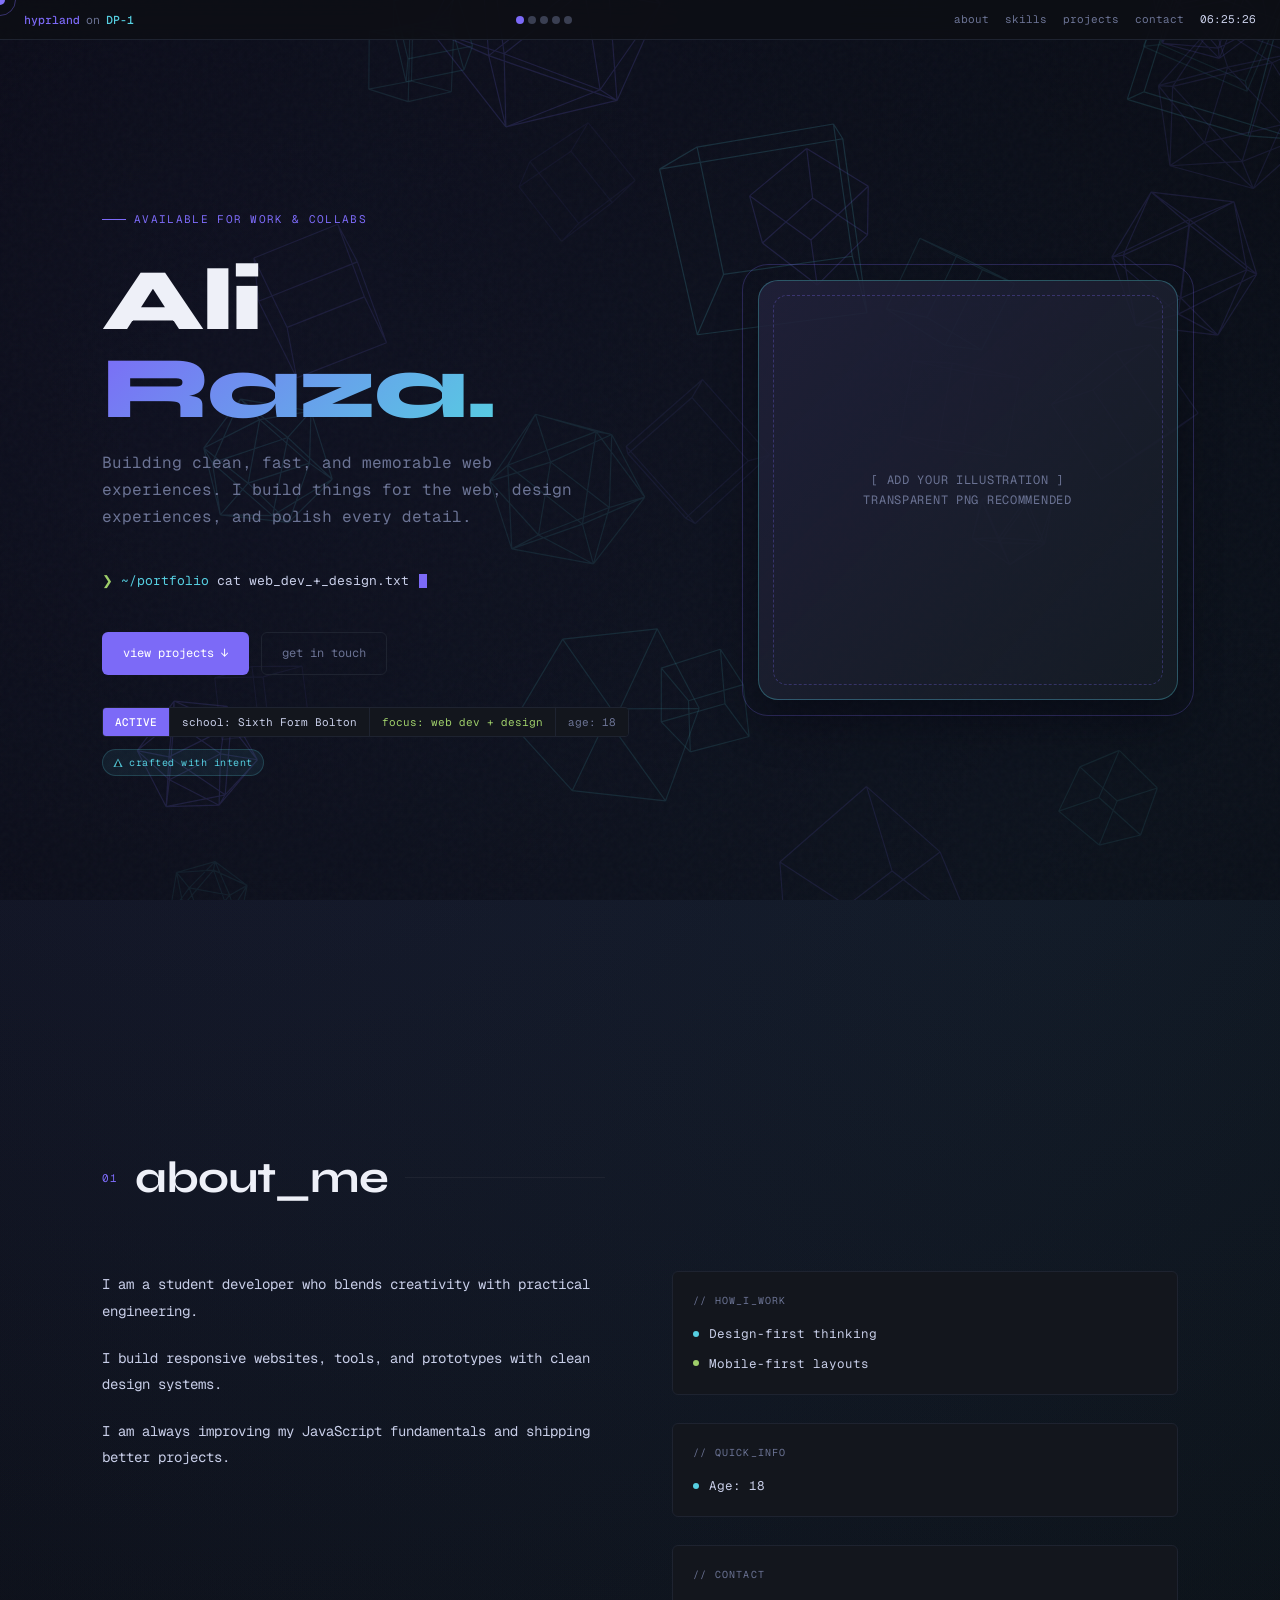
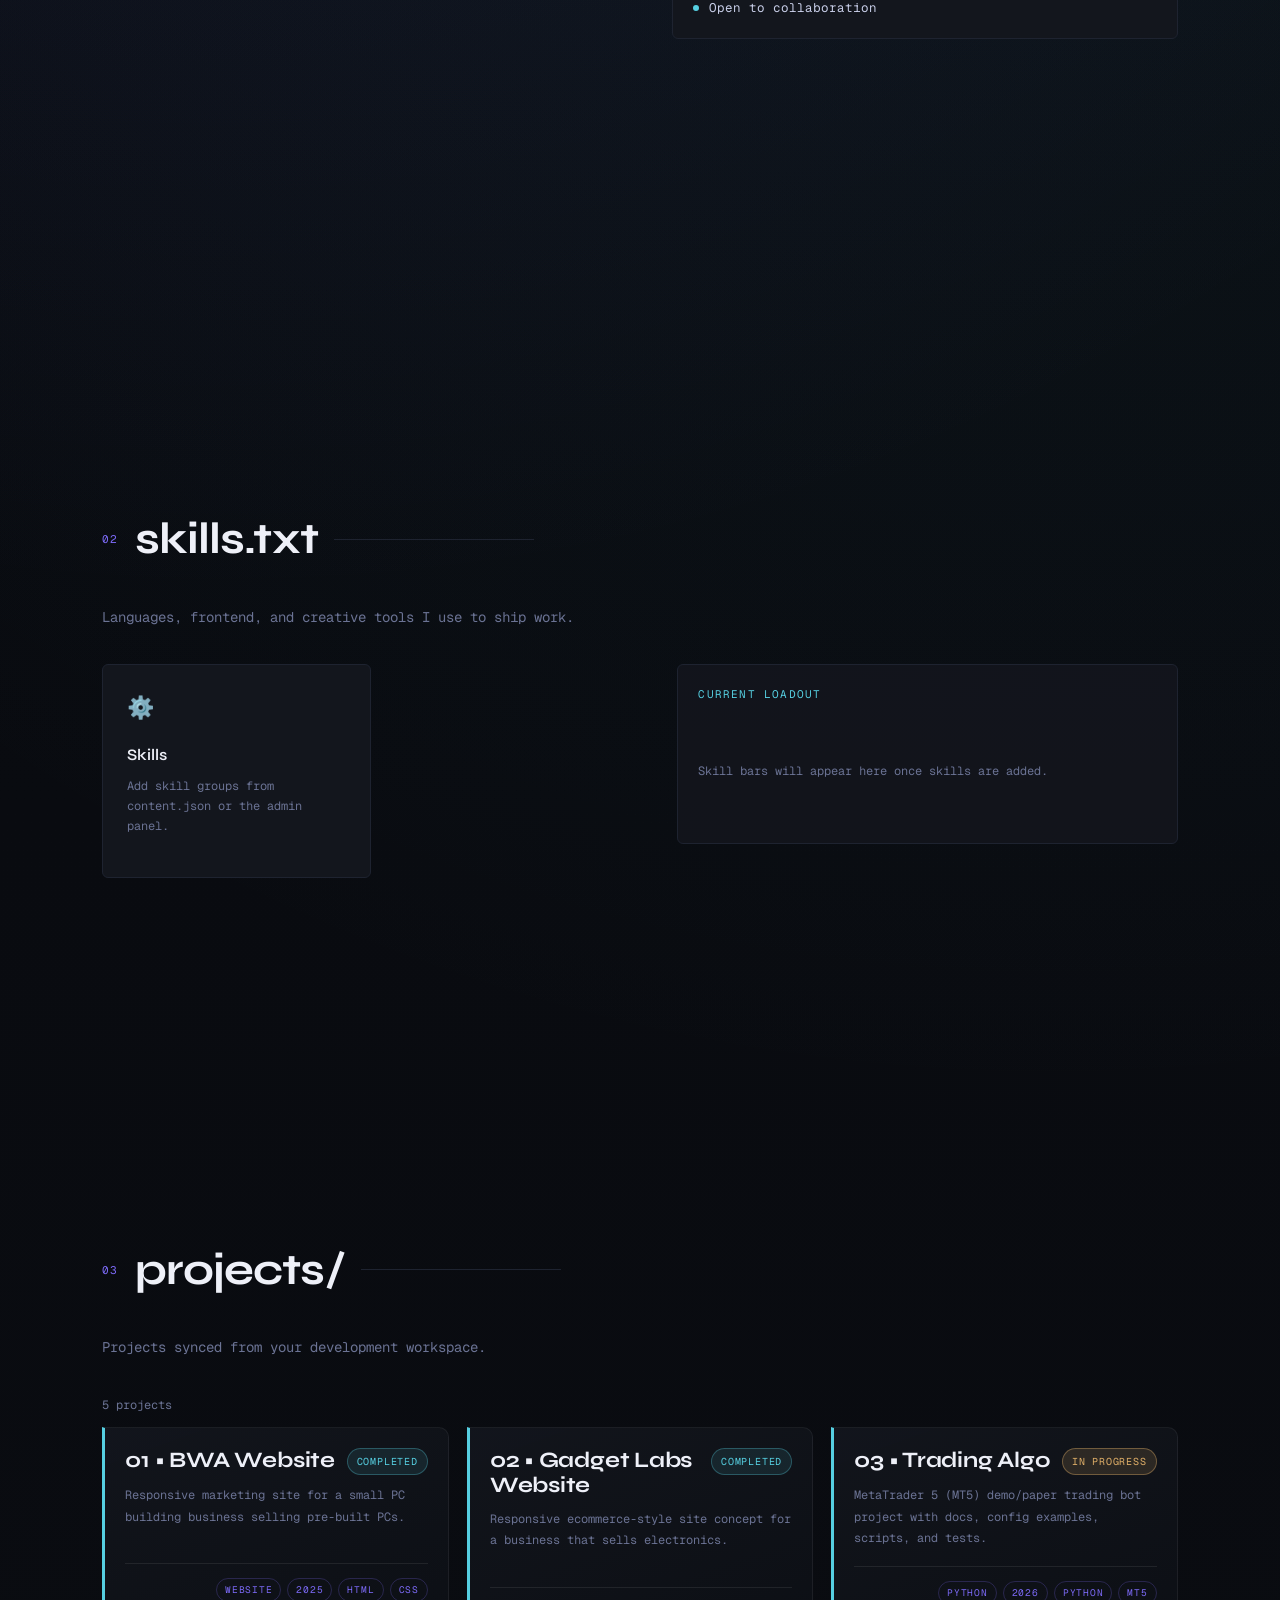
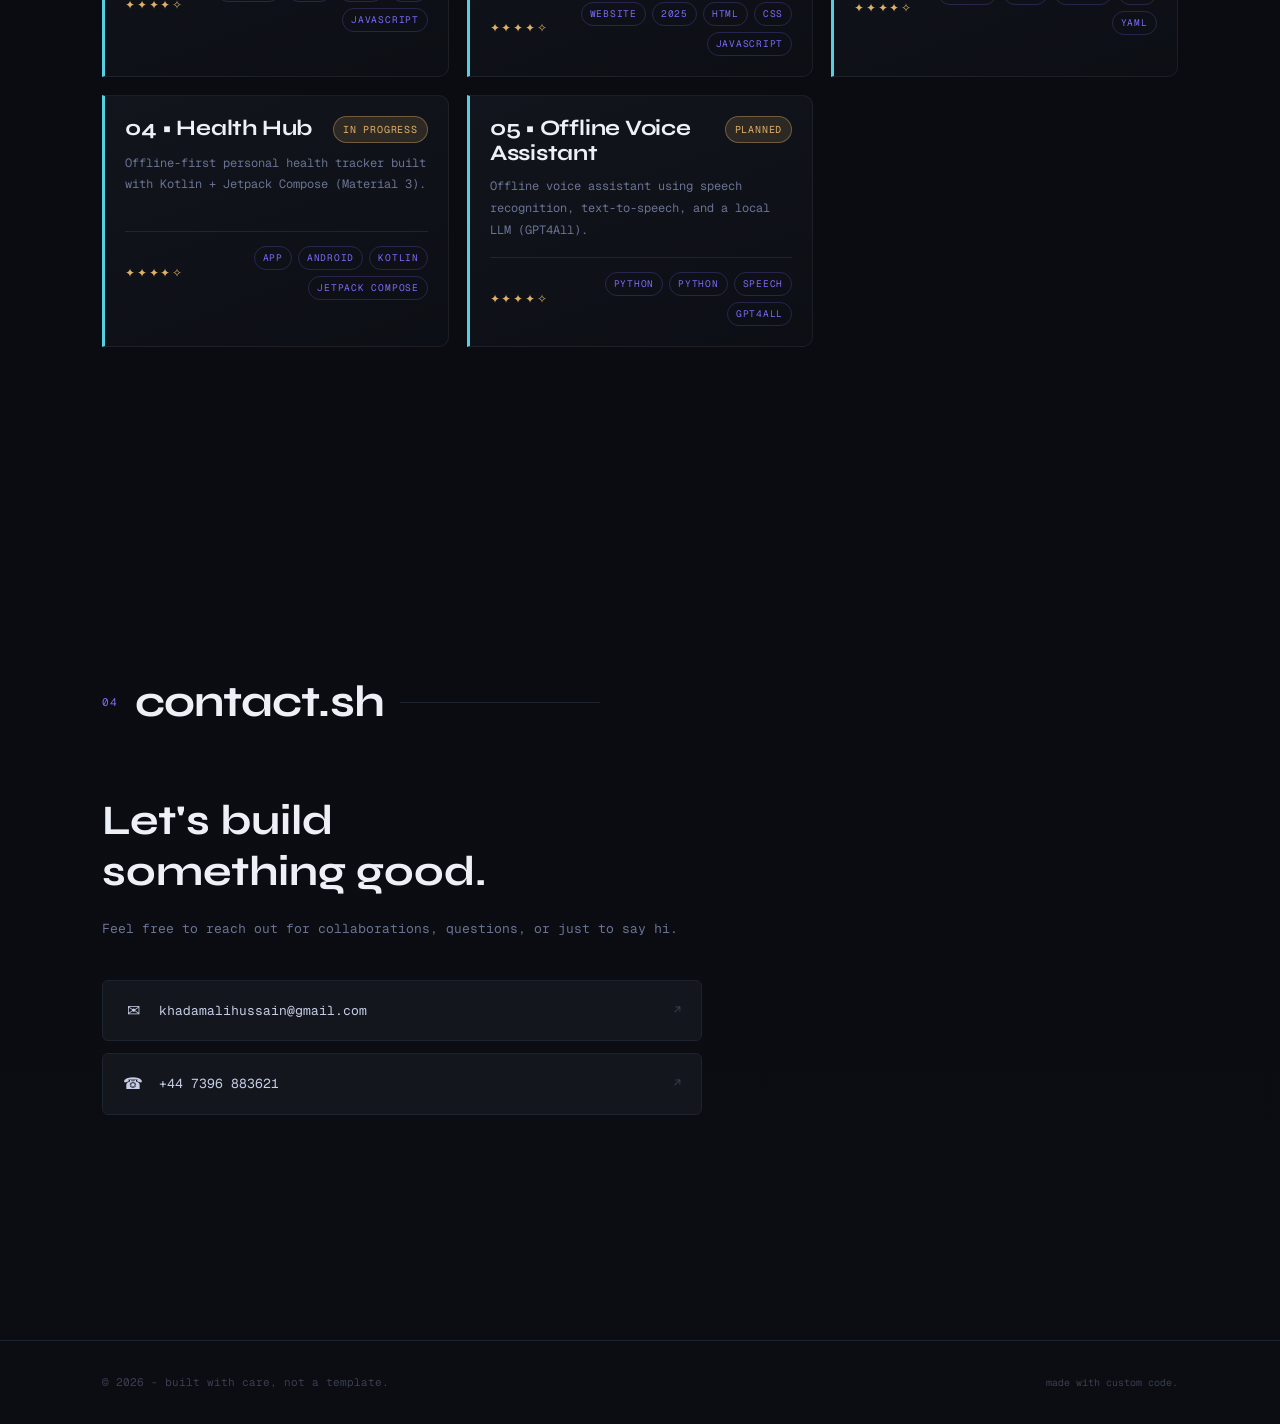
==== commit 53954b06: ""Updated Portfolio with personality"" ====
--- a/index.html
+++ b/index.html
@@ -1,257 +1,1176 @@
-<!doctype html>
+﻿<!DOCTYPE html>
 <html lang="en">
-  <head>
-    <meta charset="UTF-8" />
-    <meta name="viewport" content="width=device-width, initial-scale=1" />
-    <title>Ali Raza | Portfolio</title>
-    <meta
-      name="description"
-      content="Ali Raza - aspiring web developer and creative technologist. Websites, repos, and tools with a design-first mindset."
-    />
-    <meta name="color-scheme" content="dark light" />
-    <link rel="preconnect" href="https://fonts.googleapis.com" />
-    <link rel="preconnect" href="https://fonts.gstatic.com" crossorigin />
-    <link
-      href="https://fonts.googleapis.com/css2?family=Space+Grotesk:wght@400;600;700&family=IBM+Plex+Mono:wght@400;500;600&display=swap"
-      rel="stylesheet"
-    />
-    <link rel="stylesheet" href="style.css" />
-  </head>
-  <body>
-    <a class="skip-link" href="#main">Skip to content</a>
-
-    <header class="site-header">
-      <div class="header-inner container">
-        <a class="brand" href="#top" aria-label="Go to top">
-          <span class="brand-mark" aria-hidden="true"></span>
-          <span class="brand-name">Ali Raza</span>
-        </a>
-
-        <nav class="site-nav" aria-label="Primary">
-          <a href="#about">About</a>
-          <a href="#projects">Projects</a>
-          <a href="#skills">Skills</a>
-          <a href="#education">Education</a>
-          <a href="#contact">Contact</a>
-        </nav>
-
-        <div class="header-actions">
-          <button id="theme-toggle" class="btn btn-ghost" type="button">
-            <span class="btn-label">Theme</span>
-          </button>
+<head>
+  <meta charset="UTF-8" />
+  <meta name="viewport" content="width=device-width, initial-scale=1.0" />
+  <title>~/portfolio</title>
+  <link rel="preconnect" href="https://fonts.googleapis.com" />
+  <link rel="preconnect" href="https://fonts.gstatic.com" crossorigin />
+  <link href="https://fonts.googleapis.com/css2?family=DM+Mono:ital,wght@0,300;0,400;0,500;1,300&family=Syne:wght@400;500;600;700;800&family=Geist+Mono:wght@300;400;500&display=swap" rel="stylesheet" />
+  <style>
+    :root {
+      --bg:        #0d0f14;
+      --surface:   #13161d;
+      --border:    #1e2330;
+      --muted:     #3a3f52;
+      --text-dim:  #6b7394;
+      --text:      #c8cee8;
+      --text-hi:   #eef0f8;
+      --accent:    #7c6af7;
+      --accent2:   #56cfe1;
+      --accent3:   #f7768e;
+      --green:     #9ece6a;
+      --yellow:    #e0af68;
+      --radius:    6px;
+      --font-mono: 'Geist Mono', 'DM Mono', monospace;
+      --font-head: 'Syne', sans-serif;
+    }
+
+    *, *::before, *::after { box-sizing: border-box; margin: 0; padding: 0; }
+
+    html { scroll-behavior: smooth; }
+
+    body {
+      background:
+        radial-gradient(circle at 18% 8%, rgba(124, 106, 247, 0.12), transparent 42%),
+        radial-gradient(circle at 82% 18%, rgba(86, 207, 225, 0.08), transparent 48%),
+        linear-gradient(180deg, #05060a 0%, #090b10 52%, #0b0d12 100%);
+      color: var(--text);
+      font-family: var(--font-mono);
+      font-size: 14px;
+      line-height: 1.7;
+      overflow-x: hidden;
+      cursor: none;
+      min-height: 100vh;
+    }
+
+    #shape-canvas {
+      position: fixed;
+      inset: 0;
+      width: 100%;
+      height: 100%;
+      z-index: 0;
+      pointer-events: none;
+      opacity: 0.62;
+    }
+
+    /* â”€â”€ Custom cursor â”€â”€ */
+    #cursor {
+      width: 10px; height: 10px;
+      background: var(--accent);
+      border-radius: 50%;
+      position: fixed; top: 0; left: 0;
+      pointer-events: none;
+      z-index: 9999;
+      transition: transform 0.15s ease, background 0.2s;
+      mix-blend-mode: screen;
+    }
+    #cursor-ring {
+      width: 32px; height: 32px;
+      border: 1px solid var(--accent);
+      border-radius: 50%;
+      position: fixed; top: 0; left: 0;
+      pointer-events: none;
+      z-index: 9998;
+      opacity: 0.4;
+      transition: transform 0.35s ease, opacity 0.2s;
+    }
+    body:hover #cursor { opacity: 1; }
+
+    /* â”€â”€ Noise overlay â”€â”€ */
+    body::before {
+      content: '';
+      position: fixed; inset: 0;
+      background-image: url("data:image/svg+xml,%3Csvg viewBox='0 0 200 200' xmlns='http://www.w3.org/2000/svg'%3E%3Cfilter id='n'%3E%3CfeTurbulence type='fractalNoise' baseFrequency='0.9' numOctaves='4' stitchTiles='stitch'/%3E%3C/filter%3E%3Crect width='100%25' height='100%25' filter='url(%23n)' opacity='1'/%3E%3C/svg%3E");
+      opacity: 0.025;
+      pointer-events: none;
+      z-index: 1;
+    }
+
+    /* â”€â”€ Scrollbar â”€â”€ */
+    ::-webkit-scrollbar { width: 4px; }
+    ::-webkit-scrollbar-track { background: var(--bg); }
+    ::-webkit-scrollbar-thumb { background: var(--muted); border-radius: 2px; }
+
+    /* â”€â”€ Waybar-style top bar â”€â”€ */
+    .waybar {
+      position: fixed; top: 0; left: 0; right: 0;
+      height: 40px;
+      background: rgba(13,15,20,0.85);
+      backdrop-filter: blur(12px);
+      border-bottom: 1px solid var(--border);
+      display: flex; align-items: center; justify-content: space-between;
+      padding: 0 24px;
+      z-index: 100;
+      font-size: 11.5px;
+      color: var(--text-dim);
+    }
+    .waybar-left { display: flex; align-items: center; gap: 6px; }
+    .waybar-left span { color: var(--accent); font-weight: 500; }
+    .waybar-center { display: flex; gap: 4px; }
+    .waybar-ws {
+      width: 8px; height: 8px; border-radius: 50%;
+      background: var(--muted); cursor: pointer;
+      transition: background 0.2s, transform 0.2s;
+    }
+    .waybar-ws.active { background: var(--accent); }
+    .waybar-ws:hover { background: var(--accent2); transform: scale(1.3); }
+    .waybar-right { display: flex; align-items: center; gap: 16px; font-size: 11px; }
+    .waybar-right a { color: var(--text-dim); text-decoration: none; transition: color 0.2s; }
+    .waybar-right a:hover { color: var(--accent2); }
+    #clock { color: var(--text); }
+
+    /* â”€â”€ Layout â”€â”€ */
+    main {
+      position: relative;
+      z-index: 2;
+      padding-top: 40px;
+    }
+
+    section {
+      min-height: 100vh;
+      padding: 80px clamp(24px, 8vw, 120px);
+      display: flex; flex-direction: column; justify-content: center;
+    }
+
+    /* â”€â”€ Hero â”€â”€ */
+    .hero {
+      position: relative;
+      overflow: hidden;
+    }
+
+    .hero-grid {
+      display: none;
+    }
+
+    .hero-layout {
+      display: grid;
+      grid-template-columns: minmax(0, 1.1fr) minmax(280px, 0.9fr);
+      gap: clamp(24px, 6vw, 60px);
+      align-items: center;
+    }
+
+    .hero-content { position: relative; z-index: 1; max-width: 820px; }
+
+    .hero-visual {
+      position: relative;
+      justify-self: end;
+      width: min(420px, 100%);
+      opacity: 0;
+      animation: fadeUp 0.6s 0.85s forwards;
+    }
+
+    .hero-portrait-shell {
+      position: relative;
+      border: 1px solid rgba(86, 207, 225, 0.32);
+      border-radius: 20px;
+      background:
+        linear-gradient(135deg, rgba(124, 106, 247, 0.12), rgba(86, 207, 225, 0.04)),
+        rgba(19, 22, 29, 0.85);
+      min-height: 420px;
+      display: grid;
+      place-items: center;
+      overflow: hidden;
+      padding: 22px;
+      backdrop-filter: blur(10px);
+      box-shadow: 0 24px 42px rgba(2, 4, 12, 0.35);
+    }
+
+    .hero-portrait-shell::before {
+      content: "";
+      position: absolute;
+      inset: 14px;
+      border: 1px dashed rgba(124, 106, 247, 0.3);
+      border-radius: 14px;
+      pointer-events: none;
+    }
+
+    .hero-portrait {
+      max-width: 100%;
+      max-height: 100%;
+      object-fit: contain;
+      border-radius: 12px;
+      position: relative;
+      z-index: 1;
+    }
+
+    .hero-portrait-placeholder {
+      color: var(--text-dim);
+      text-align: center;
+      font-size: 12px;
+      line-height: 1.7;
+      letter-spacing: 0.06em;
+      text-transform: uppercase;
+      padding: 18px;
+      position: relative;
+      z-index: 1;
+    }
+
+    .hero-visual-ring {
+      position: absolute;
+      inset: -16px;
+      border-radius: 26px;
+      border: 1px solid rgba(124, 106, 247, 0.25);
+      transform-origin: center;
+      animation: ringSpin 18s linear infinite;
+      pointer-events: none;
+    }
+
+    .hero-tag {
+      display: inline-flex; align-items: center; gap: 8px;
+      font-size: 11px; color: var(--accent); letter-spacing: 0.12em;
+      text-transform: uppercase; margin-bottom: 28px;
+      opacity: 0; animation: fadeUp 0.6s 0.2s forwards;
+    }
+    .hero-tag::before {
+      content: '';
+      width: 24px; height: 1px; background: var(--accent);
+    }
+
+    .hero-name {
+      font-family: var(--font-head);
+      font-size: clamp(42px, 7vw, 88px);
+      font-weight: 800;
+      line-height: 1.0;
+      letter-spacing: -0.03em;
+      color: var(--text-hi);
+      margin-bottom: 16px;
+      opacity: 0; animation: fadeUp 0.6s 0.35s forwards;
+    }
+    .hero-name .accent-word {
+      background: linear-gradient(135deg, var(--accent) 0%, var(--accent2) 100%);
+      -webkit-background-clip: text;
+      -webkit-text-fill-color: transparent;
+      background-clip: text;
+    }
+
+    .hero-sub {
+      font-size: clamp(13px, 1.8vw, 16px);
+      color: var(--text-dim);
+      max-width: 480px;
+      margin-bottom: 40px;
+      opacity: 0; animation: fadeUp 0.6s 0.5s forwards;
+    }
+
+    .hero-prompt {
+      display: flex; align-items: center; gap: 8px;
+      font-size: 13px; color: var(--text-dim);
+      margin-bottom: 40px;
+      opacity: 0; animation: fadeUp 0.6s 0.65s forwards;
+    }
+    .prompt-symbol { color: var(--green); }
+    .prompt-path { color: var(--accent2); }
+    .prompt-cmd { color: var(--text); }
+    .cursor-blink {
+      display: inline-block;
+      width: 8px; height: 14px;
+      background: var(--accent);
+      animation: blink 1.1s steps(1) infinite;
+      vertical-align: middle;
+      margin-left: 2px;
+    }
+
+    .hero-ctas {
+      display: flex; gap: 12px; flex-wrap: wrap;
+      opacity: 0; animation: fadeUp 0.6s 0.8s forwards;
+    }
+
+    .btn {
+      display: inline-flex; align-items: center; gap: 8px;
+      padding: 10px 20px;
+      border-radius: var(--radius);
+      font-family: var(--font-mono);
+      font-size: 12px;
+      cursor: pointer;
+      text-decoration: none;
+      transition: all 0.25s;
+      border: 1px solid transparent;
+    }
+    .btn-primary {
+      background: var(--accent);
+      color: #fff;
+    }
+    .btn-primary:hover {
+      background: transparent;
+      border-color: var(--accent);
+      color: var(--accent);
+      transform: translateY(-2px);
+      box-shadow: 0 8px 24px rgba(124,106,247,0.25);
+    }
+    .btn-ghost {
+      background: transparent;
+      border-color: var(--border);
+      color: var(--text-dim);
+    }
+    .btn-ghost:hover {
+      border-color: var(--accent2);
+      color: var(--accent2);
+      transform: translateY(-2px);
+    }
+
+    /* â”€â”€ Section header â”€â”€ */
+    .sec-head {
+      display: flex; align-items: center; gap: 16px;
+      margin-bottom: 56px;
+    }
+    .sec-num {
+      font-size: 11px; color: var(--accent); letter-spacing: 0.1em;
+    }
+    .sec-title {
+      font-family: var(--font-head);
+      font-size: clamp(28px, 4vw, 44px);
+      font-weight: 700;
+      color: var(--text-hi);
+      letter-spacing: -0.02em;
+    }
+    .sec-line {
+      flex: 1; height: 1px; background: var(--border);
+      max-width: 200px;
+    }
+
+    /* â”€â”€ About â”€â”€ */
+    .about-grid {
+      display: grid;
+      grid-template-columns: 1fr 1fr;
+      gap: 64px;
+      align-items: start;
+    }
+    @media (max-width: 768px) { .about-grid { grid-template-columns: 1fr; gap: 40px; } }
+
+    .about-text p { color: var(--text); line-height: 1.9; margin-bottom: 20px; }
+    .about-text p:last-child { margin-bottom: 0; }
+    .inline-tag {
+      display: inline;
+      background: rgba(124,106,247,0.12);
+      color: var(--accent);
+      padding: 1px 6px;
+      border-radius: 3px;
+      font-size: 12px;
+    }
+
+    .about-sidebar { display: flex; flex-direction: column; gap: 28px; }
+
+    .info-block {
+      border: 1px solid var(--border);
+      border-radius: var(--radius);
+      padding: 20px;
+      background: var(--surface);
+      transition: border-color 0.3s;
+    }
+    .info-block:hover { border-color: var(--muted); }
+
+    .info-block-title {
+      font-size: 10px; letter-spacing: 0.12em;
+      text-transform: uppercase; color: var(--text-dim);
+      margin-bottom: 14px;
+    }
+    .info-items { display: flex; flex-direction: column; gap: 8px; }
+    .info-item {
+      display: flex; align-items: center; gap: 10px;
+      font-size: 12.5px; color: var(--text);
+    }
+    .info-dot {
+      width: 6px; height: 6px; border-radius: 50%;
+      background: var(--accent); flex-shrink: 0;
+    }
+    .info-dot.cyan  { background: var(--accent2); }
+    .info-dot.red   { background: var(--accent3); }
+    .info-dot.green { background: var(--green); }
+    .info-dot.yellow{ background: var(--yellow); }
+
+    /* â”€â”€ Skills â”€â”€ */
+    .skills-layout {
+      display: grid;
+      grid-template-columns: minmax(0, 1.05fr) minmax(0, 0.95fr);
+      gap: 22px;
+      align-items: start;
+    }
+
+    .skills-groups {
+      display: grid;
+      grid-template-columns: repeat(auto-fill, minmax(250px, 1fr));
+      gap: 16px;
+    }
+
+    .skill-card {
+      border: 1px solid var(--border);
+      border-radius: var(--radius);
+      padding: 24px;
+      background: var(--surface);
+      position: relative; overflow: hidden;
+      transition: border-color 0.3s, transform 0.3s;
+      cursor: default;
+    }
+    .skill-card::before {
+      content: '';
+      position: absolute; top: 0; left: 0; right: 0;
+      height: 2px;
+      background: linear-gradient(90deg, var(--accent), var(--accent2));
+      transform: scaleX(0); transform-origin: left;
+      transition: transform 0.35s ease;
+    }
+    .skill-card:hover { border-color: var(--muted); transform: translateY(-3px); }
+    .skill-card:hover::before { transform: scaleX(1); }
+
+    .skill-icon { font-size: 22px; margin-bottom: 14px; }
+    .skill-title {
+      font-family: var(--font-head);
+      font-size: 16px; font-weight: 600;
+      color: var(--text-hi); margin-bottom: 8px;
+    }
+    .skill-desc { font-size: 12px; color: var(--text-dim); line-height: 1.7; margin-bottom: 16px; }
+    .skill-tags { display: flex; flex-wrap: wrap; gap: 6px; }
+    .tag {
+      font-size: 10.5px;
+      padding: 3px 8px;
+      border-radius: 3px;
+      border: 1px solid var(--border);
+      color: var(--text-dim);
+      transition: all 0.2s;
+    }
+    .tag:hover { border-color: var(--accent); color: var(--accent); }
+
+    .skills-bars {
+      border: 1px solid var(--border);
+      border-radius: var(--radius);
+      background: rgba(19, 22, 29, 0.9);
+      padding: 20px;
+      display: grid;
+      gap: 16px;
+      min-height: 180px;
+    }
+    .skills-bars-title {
+      font-size: 11px;
+      letter-spacing: 0.11em;
+      color: var(--accent2);
+      text-transform: uppercase;
+    }
+    .skill-bar-item {
+      display: grid;
+      gap: 7px;
+    }
+    .skill-bar-head {
+      display: flex;
+      align-items: baseline;
+      justify-content: space-between;
+      gap: 8px;
+      font-size: 12px;
+    }
+    .skill-bar-label {
+      color: var(--text-hi);
+      line-height: 1.2;
+    }
+    .skill-bar-rank {
+      color: var(--accent2);
+      font-size: 10px;
+      letter-spacing: 0.08em;
+      text-transform: uppercase;
+      white-space: nowrap;
+    }
+    .skill-bar-track {
+      position: relative;
+      width: 100%;
+      height: 10px;
+      background: rgba(255, 255, 255, 0.05);
+      border: 1px solid rgba(255, 255, 255, 0.08);
+      border-radius: 5px;
+      overflow: hidden;
+      transform: skewX(-14deg);
+    }
+    .skill-bar-fill {
+      height: 100%;
+      border-radius: 5px;
+      background: linear-gradient(90deg, var(--accent2), var(--accent3));
+      box-shadow: 0 0 12px rgba(86, 207, 225, 0.45);
+      width: 0;
+      transition: width 0.55s ease;
+    }
+    .skills-bars-empty {
+      color: var(--text-dim);
+      font-size: 12px;
+      line-height: 1.7;
+    }
+
+    /* â”€â”€ Projects â”€â”€ */
+    .projects-list {
+      display: grid;
+      grid-template-columns: repeat(auto-fit, minmax(300px, 1fr));
+      gap: 18px;
+    }
+
+    .quest-card {
+      position: relative;
+      border: 1px solid rgba(255, 255, 255, 0.06);
+      border-left: 3px solid var(--accent2);
+      border-radius: 0 10px 10px 0;
+      padding: 20px;
+      background: linear-gradient(160deg, rgba(19, 22, 29, 0.94), rgba(12, 15, 21, 0.96));
+      text-decoration: none;
+      color: inherit;
+      cursor: pointer;
+      transition: transform 0.24s ease, border-color 0.24s ease, box-shadow 0.24s ease;
+    }
+    .quest-card:hover {
+      transform: translateY(-6px);
+      border-left-color: var(--accent3);
+      box-shadow: 0 16px 36px rgba(0, 0, 0, 0.36);
+    }
+    .quest-header {
+      display: flex;
+      align-items: flex-start;
+      justify-content: space-between;
+      gap: 10px;
+      margin-bottom: 10px;
+    }
+    .quest-title {
+      font-family: var(--font-head);
+      font-size: 22px;
+      line-height: 1.15;
+      color: var(--text-hi);
+      letter-spacing: -0.01em;
+    }
+    .quest-status {
+      font-size: 10px;
+      letter-spacing: 0.08em;
+      text-transform: uppercase;
+      border-radius: 999px;
+      border: 1px solid rgba(86, 207, 225, 0.3);
+      color: var(--accent2);
+      padding: 4px 9px;
+      background: rgba(86, 207, 225, 0.1);
+      flex-shrink: 0;
+      white-space: nowrap;
+    }
+    .quest-status.is-progress {
+      color: var(--yellow);
+      border-color: rgba(224, 175, 104, 0.38);
+      background: rgba(224, 175, 104, 0.14);
+    }
+    .quest-desc {
+      font-size: 12px;
+      color: var(--text-dim);
+      line-height: 1.8;
+      margin-bottom: 16px;
+      min-height: 62px;
+    }
+    .quest-meta {
+      display: flex;
+      align-items: center;
+      justify-content: space-between;
+      gap: 10px;
+      border-top: 1px solid rgba(255, 255, 255, 0.08);
+      padding-top: 14px;
+      color: var(--text-dim);
+      font-size: 11px;
+    }
+    .complexity {
+      color: var(--yellow);
+      letter-spacing: 0.14em;
+      font-size: 12px;
+      white-space: nowrap;
+    }
+    .tech-stack {
+      display: flex;
+      gap: 6px;
+      flex-wrap: wrap;
+      justify-content: flex-end;
+    }
+    .tech-pill {
+      border: 1px solid rgba(124, 106, 247, 0.24);
+      border-radius: 999px;
+      font-size: 9.5px;
+      letter-spacing: 0.08em;
+      text-transform: uppercase;
+      color: var(--accent);
+      padding: 3px 8px;
+    }
+
+    /* â”€â”€ Contact â”€â”€ */
+    .contact-inner {
+      max-width: 600px;
+    }
+    .contact-lead {
+      font-family: var(--font-head);
+      font-size: clamp(24px, 4vw, 42px);
+      font-weight: 700;
+      color: var(--text-hi);
+      margin-bottom: 20px;
+      line-height: 1.2;
+    }
+    .contact-sub {
+      color: var(--text-dim);
+      font-size: 13px;
+      margin-bottom: 40px;
+      line-height: 1.8;
+    }
+    .contact-links { display: flex; flex-direction: column; gap: 12px; }
+    .contact-link {
+      display: flex; align-items: center; gap: 16px;
+      padding: 16px 20px;
+      border: 1px solid var(--border);
+      border-radius: var(--radius);
+      background: var(--surface);
+      text-decoration: none;
+      color: var(--text);
+      font-size: 13px;
+      transition: all 0.25s;
+    }
+    .contact-link:hover {
+      border-color: var(--accent);
+      color: var(--accent);
+      transform: translateX(6px);
+      background: rgba(124,106,247,0.06);
+    }
+    .contact-link-icon { font-size: 16px; width: 20px; text-align: center; }
+    .contact-link-label { flex: 1; }
+    .contact-link-arrow { color: var(--muted); font-size: 12px; transition: color 0.2s; }
+    .contact-link:hover .contact-link-arrow { color: var(--accent); }
+
+    /* â”€â”€ Footer â”€â”€ */
+    footer {
+      padding: 32px clamp(24px, 8vw, 120px);
+      border-top: 1px solid var(--border);
+      display: flex; align-items: center; justify-content: space-between;
+      flex-wrap: wrap; gap: 12px;
+      font-size: 11px; color: var(--muted);
+    }
+    footer span { font-family: var(--font-mono); }
+    .footer-easter {
+      font-size: 10px; color: var(--muted);
+      transition: color 0.3s;
+      cursor: default;
+    }
+    .footer-easter:hover { color: var(--accent); }
+
+    /* â”€â”€ Animations â”€â”€ */
+    @keyframes fadeUp {
+      from { opacity: 0; transform: translateY(20px); }
+      to   { opacity: 1; transform: translateY(0); }
+    }
+    @keyframes blink {
+      0%, 100% { opacity: 1; }
+      50% { opacity: 0; }
+    }
+    @keyframes ringSpin {
+      to { transform: rotate(360deg); }
+    }
+    @keyframes float {
+      0%, 100% { transform: translateY(0px); }
+      50% { transform: translateY(-8px); }
+    }
+
+    .reveal {
+      opacity: 0;
+      transform: translateY(24px);
+      transition: opacity 0.6s ease, transform 0.6s ease;
+    }
+    .reveal.visible {
+      opacity: 1;
+      transform: none;
+    }
+
+    /* â”€â”€ Statusline (fun detail in hero) â”€â”€ */
+    .statusline {
+      display: inline-flex; align-items: center; gap: 0;
+      border: 1px solid var(--border);
+      border-radius: 4px;
+      overflow: hidden;
+      font-size: 11px;
+      margin-top: 32px;
+      opacity: 0; animation: fadeUp 0.6s 1s forwards;
+    }
+    .sl-seg {
+      padding: 5px 12px;
+      display: flex; align-items: center; gap: 6px;
+      border-right: 1px solid var(--border);
+    }
+    .sl-seg:last-child { border-right: none; }
+    .sl-mode  { background: var(--accent);  color: #fff; font-weight: 500; }
+    .sl-file  { background: var(--surface); color: var(--text); }
+    .sl-git   { background: var(--surface); color: var(--green); }
+    .sl-pos   { background: var(--surface); color: var(--text-dim); }
+
+    /* â”€â”€ Arch btw badge â”€â”€ */
+    .arch-badge {
+      display: inline-flex; align-items: center; gap: 6px;
+      background: rgba(86,207,225,0.08);
+      border: 1px solid rgba(86,207,225,0.2);
+      color: var(--accent2);
+      font-size: 10px; padding: 4px 10px;
+      border-radius: 20px;
+      letter-spacing: 0.05em;
+      transition: all 0.3s;
+      cursor: default;
+      margin-top: 12px;
+      display: inline-flex;
+    }
+    .arch-badge:hover {
+      background: rgba(86,207,225,0.15);
+      border-color: var(--accent2);
+      box-shadow: 0 0 16px rgba(86,207,225,0.15);
+    }
+
+    .section-intro {
+      color: var(--text-dim);
+      max-width: 760px;
+      margin: -28px 0 34px;
+      line-height: 1.8;
+    }
+
+    #projects-hint {
+      font-size: 12px;
+      color: var(--text-dim);
+      margin-bottom: 12px;
+    }
+
+    .project-empty {
+      border: 1px solid var(--border);
+      background: var(--surface);
+      border-radius: var(--radius);
+      padding: 16px;
+      color: var(--text-dim);
+      font-size: 12px;
+    }
+
+    .project-modal {
+      position: fixed;
+      inset: 0;
+      z-index: 200;
+      display: none;
+      align-items: center;
+      justify-content: center;
+      padding: 20px;
+      opacity: 0;
+      transition: opacity 0.28s ease;
+    }
+    .project-modal.is-open {
+      display: flex;
+      opacity: 1;
+    }
+    .project-modal-overlay {
+      position: absolute;
+      inset: 0;
+      background: rgba(6, 8, 13, 0.72);
+      backdrop-filter: blur(3px);
+    }
+    .project-modal-dialog {
+      position: relative;
+      width: min(860px, calc(100vw - 40px));
+      max-height: calc(100vh - 40px);
+      overflow: auto;
+      border: 1px solid var(--border);
+      border-radius: 10px;
+      background: linear-gradient(180deg, #13161d 0%, #0f1218 100%);
+      box-shadow: 0 24px 60px rgba(0, 0, 0, 0.45);
+      z-index: 1;
+      transform: scale(0.94);
+      opacity: 0;
+      transition: transform 0.34s ease, opacity 0.34s ease;
+      isolation: isolate;
+    }
+    .project-modal.is-open .project-modal-dialog {
+      transform: scale(1);
+      opacity: 1;
+    }
+    .project-modal-dialog::before,
+    .project-modal-dialog::after {
+      content: "";
+      position: absolute;
+      left: 0;
+      right: 0;
+      height: 50%;
+      background: linear-gradient(180deg, #0c0f16 0%, #111724 100%);
+      z-index: 3;
+      pointer-events: none;
+      transition: transform 0.45s ease;
+    }
+    .project-modal-dialog::before {
+      top: 0;
+      transform: translateY(0);
+      border-bottom: 1px solid rgba(255, 255, 255, 0.08);
+    }
+    .project-modal-dialog::after {
+      bottom: 0;
+      transform: translateY(0);
+      border-top: 1px solid rgba(255, 255, 255, 0.08);
+    }
+    .project-modal.is-open .project-modal-dialog::before,
+    .project-modal.is-open .project-modal-dialog::after {
+      transition-delay: 0.06s;
+    }
+    .project-modal.is-opening .project-modal-dialog::before {
+      transform: translateY(-105%);
+    }
+    .project-modal.is-opening .project-modal-dialog::after {
+      transform: translateY(105%);
+    }
+    .project-modal-close {
+      position: absolute;
+      top: 14px;
+      right: 14px;
+      width: 30px;
+      height: 30px;
+      border: 1px solid var(--border);
+      background: transparent;
+      color: var(--text-dim);
+      border-radius: 6px;
+      cursor: pointer;
+    }
+    .project-modal-close:hover {
+      border-color: var(--accent);
+      color: var(--accent);
+    }
+    .project-modal-body {
+      padding: 28px;
+      position: relative;
+      z-index: 4;
+    }
+    .project-modal-type {
+      display: inline-flex;
+      align-items: center;
+      border: 1px solid var(--border);
+      border-radius: 999px;
+      padding: 4px 10px;
+      font-size: 10px;
+      text-transform: uppercase;
+      letter-spacing: 0.08em;
+      color: var(--accent2);
+      margin-bottom: 10px;
+    }
+    .project-modal-title {
+      font-family: var(--font-head);
+      font-size: clamp(24px, 3.4vw, 38px);
+      line-height: 1.1;
+      color: var(--text-hi);
+      margin-bottom: 8px;
+    }
+    .project-modal-meta {
+      display: flex;
+      flex-wrap: wrap;
+      gap: 8px;
+      color: var(--text-dim);
+      font-size: 11px;
+      margin-bottom: 18px;
+    }
+    .project-modal-summary {
+      color: var(--text);
+      margin-bottom: 18px;
+      line-height: 1.85;
+    }
+    .project-modal-links {
+      display: flex;
+      flex-wrap: wrap;
+      gap: 10px;
+      margin-bottom: 22px;
+    }
+    .project-modal-link {
+      text-decoration: none;
+      border: 1px solid var(--border);
+      border-radius: var(--radius);
+      padding: 8px 12px;
+      font-size: 11px;
+      letter-spacing: 0.06em;
+      text-transform: uppercase;
+      transition: all 0.2s ease;
+    }
+    .project-modal-link:hover {
+      transform: translateY(-1px);
+      text-decoration: none;
+    }
+    .project-modal-link.is-github {
+      color: var(--text);
+    }
+    .project-modal-link.is-live {
+      color: var(--accent2);
+      border-color: rgba(86, 207, 225, 0.35);
+    }
+    .project-modal-link.is-other {
+      color: var(--accent);
+      border-color: rgba(124, 106, 247, 0.35);
+    }
+    .project-modal-sections {
+      display: grid;
+      gap: 18px;
+    }
+    .project-modal-section h4 {
+      font-family: var(--font-mono);
+      font-size: 11px;
+      color: var(--accent);
+      letter-spacing: 0.08em;
+      text-transform: uppercase;
+      margin-bottom: 8px;
+    }
+    .project-modal-section p,
+    .project-modal-section li {
+      color: var(--text);
+      line-height: 1.85;
+    }
+    .project-modal-section ul {
+      padding-left: 18px;
+      display: grid;
+      gap: 4px;
+    }
+    .project-modal-gallery {
+      display: grid;
+      grid-template-columns: repeat(auto-fit, minmax(220px, 1fr));
+      gap: 12px;
+      margin-top: 18px;
+    }
+    .project-modal-gallery img,
+    .project-modal-gallery video,
+    .project-modal-gallery iframe {
+      width: 100%;
+      border: 1px solid var(--border);
+      border-radius: var(--radius);
+      background: #0b0e13;
+      min-height: 130px;
+      object-fit: cover;
+    }
+
+    @media (max-width: 980px) {
+      .waybar {
+        padding: 0 12px;
+      }
+      .waybar-right {
+        gap: 10px;
+      }
+      .waybar-right a {
+        display: none;
+      }
+      section {
+        padding: 72px clamp(16px, 6vw, 36px);
+      }
+      .hero-name {
+        font-size: clamp(38px, 11vw, 62px);
+      }
+      .hero-layout {
+        grid-template-columns: 1fr;
+      }
+      .hero-visual {
+        justify-self: stretch;
+        width: 100%;
+        max-width: 460px;
+      }
+      .hero-portrait-shell {
+        min-height: 340px;
+      }
+      .statusline {
+        flex-wrap: wrap;
+      }
+      .skills-layout {
+        grid-template-columns: 1fr;
+      }
+      .projects-list {
+        grid-template-columns: 1fr;
+      }
+      .contact-inner {
+        max-width: 100%;
+      }
+      .project-modal-body {
+        padding: 22px;
+      }
+    }
+
+    @media (pointer: coarse) {
+      body {
+        cursor: auto;
+      }
+      #cursor,
+      #cursor-ring {
+        display: none;
+      }
+    }
+  </style>
+</head>
+<body>
+
+  <div id="cursor"></div>
+  <div id="cursor-ring"></div>
+  <canvas id="shape-canvas" aria-hidden="true"></canvas>
+
+  <!-- Waybar -->
+  <nav class="waybar">
+    <div class="waybar-left">
+      <span>hyprland</span> on <span style="color:var(--accent2)">DP-1</span>
+    </div>
+    <div class="waybar-center">
+      <div class="waybar-ws active" data-sec="hero" title="~"></div>
+      <div class="waybar-ws" data-sec="about" title="about"></div>
+      <div class="waybar-ws" data-sec="skills" title="skills"></div>
+      <div class="waybar-ws" data-sec="projects" title="projects"></div>
+      <div class="waybar-ws" data-sec="contact" title="contact"></div>
+    </div>
+    <div class="waybar-right">
+      <a href="#about">about</a>
+      <a href="#skills">skills</a>
+      <a href="#projects">projects</a>
+      <a href="#contact">contact</a>
+      <span id="clock">00:00</span>
+    </div>
+  </nav>
+
+  <main>
+
+  <section class="hero" id="hero">
+    <div class="hero-layout">
+      <div class="hero-content">
+        <div class="hero-tag" id="hero-eyebrow">available for work &amp; collabs</div>
+        <h1 class="hero-name">
+          <span id="hero-name-line1">Ali</span><br/><span class="accent-word" id="hero-name-line2">Raza.</span>
+        </h1>
+        <p class="hero-sub">
+          <span id="hero-title">Building clean, fast, and memorable web experiences.</span>
+          <span id="hero-lede"> I build things for the web, design experiences, and polish every detail.</span>
+        </p>
+        <div class="hero-prompt">
+          <span class="prompt-symbol">❯</span>
+          <span class="prompt-path">~/portfolio</span>
+          <span class="prompt-cmd" id="hero-focus-cmd"> cat skills.txt</span>
+          <span class="cursor-blink"></span>
         </div>
+        <div class="hero-ctas" id="hero-cta">
+          <a href="#projects" class="btn btn-primary">view projects ↓</a>
+          <a href="#contact" class="btn btn-ghost">get in touch</a>
+        </div>
+        <div class="statusline">
+          <div class="sl-seg sl-mode">ACTIVE</div>
+          <div class="sl-seg sl-file" id="hero-school-seg">school: Sixth Form Bolton</div>
+          <div class="sl-seg sl-git" id="hero-focus-seg">focus: web dev + design</div>
+          <div class="sl-seg sl-pos">age: <span id="age">18</span></div>
+        </div>
+        <br/>
+        <span class="arch-badge" title="portfolio">
+          <svg width="10" height="10" viewBox="0 0 500 500" fill="currentColor"><path d="M250 20 L480 450 H20 Z" opacity="0.9"/><path d="M250 100 L380 420 H120 Z" fill="var(--bg)"/></svg>
+          crafted with intent
+        </span>
       </div>
-    </header>
-
-    <main id="main">
-      <section id="top" class="hero">
-        <div class="hero-bg" aria-hidden="true"></div>
-        <div class="container hero-inner">
-          <div class="hero-copy">
-            <p class="eyebrow">Aspiring Web Developer / Creative Technologist</p>
-            <h1>Building clean, fast, and memorable web experiences.</h1>
-            <p class="lede">
-              I'm Ali Raza, a student developer who blends design + code to ship polished projects.
-            </p>
-
-            <div class="hero-cta">
-              <a class="btn btn-primary" href="#projects">See projects</a>
-              <a class="btn btn-secondary" href="mailto:khadamalihussain@gmail.com">Email me</a>
-            </div>
-
-            <div class="ticker" aria-label="Highlights">
-              <span class="ticker-label">Currently:</span>
-              <span id="tagline" class="ticker-text">Learning web development.</span>
-            </div>
-          </div>
-
-          <aside class="hero-card" aria-label="Quick info">
-            <div class="stat-grid">
-              <div class="stat">
-                <div class="stat-label">Name</div>
-                <div class="stat-value">Ali Raza</div>
-              </div>
-              <div class="stat" id="age-row">
-                <div class="stat-label">Age</div>
-                <div class="stat-value"><span id="age" aria-label="Age"></span></div>
-              </div>
-              <div class="stat">
-                <div class="stat-label">Focus</div>
-                <div class="stat-value">Web dev + design</div>
-              </div>
-              <div class="stat">
-                <div class="stat-label">School</div>
-                <div class="stat-value">Sixth Form Bolton</div>
-              </div>
-            </div>
-            <div class="hero-links">
-              <a class="chip" href="tel:+447396883621">+44 7396 883621</a>
-              <a class="chip" href="mailto:khadamalihussain@gmail.com">khadamalihussain@gmail.com</a>
-            </div>
-          </aside>
-        </div>
-      </section>
-
-      <section id="about" class="section">
-        <div class="container">
-          <header class="section-head">
-            <h2>About</h2>
-            <p>
-              I'm a passionate student currently studying at Sixth Form Bolton. I enjoy combining
-              creativity with technology to build meaningful projects.
-            </p>
-          </header>
-
-          <div class="two-col">
-            <div class="card">
-              <h3>What I build</h3>
-              <p>
-                Responsive websites, small tools, and prototypes where design clarity and solid
-                fundamentals matter.
-              </p>
-              <p class="muted">I'm always improving my JavaScript and pushing into more ambitious builds.</p>
-            </div>
-            <div class="card">
-              <h3>How I work</h3>
-              <ul class="checklist">
-                <li>Design-first thinking</li>
-                <li>Mobile-first layouts</li>
-                <li>Iterate fast, polish last</li>
-                <li>Performance and readability</li>
-              </ul>
-            </div>
+      <div class="hero-visual reveal">
+        <div class="hero-portrait-shell">
+          <img id="hero-portrait" class="hero-portrait" alt="Hero illustration" hidden />
+          <div id="hero-portrait-placeholder" class="hero-portrait-placeholder">
+            [ Add your illustration ]<br/>Transparent PNG recommended
           </div>
         </div>
-      </section>
-
-      <section id="projects" class="section">
-        <div class="container">
-          <header class="section-head">
-            <h2>Projects</h2>
-            <p>
-              Websites, repos, Python programs, and tools. Filter by type and open a case study.
-            </p>
-          </header>
-
-          <div class="projects-toolbar">
-            <div id="project-filters" class="filters" aria-label="Project filters"></div>
-            <div id="projects-hint" class="projects-hint" aria-live="polite"></div>
-          </div>
-
-          <div id="projects-grid" class="projects-grid" aria-live="polite"></div>
+        <div class="hero-visual-ring"></div>
+      </div>
+    </div>
+  </section>
+
+  <section id="about">
+    <div class="sec-head reveal">
+      <span class="sec-num">01</span>
+      <h2 class="sec-title" id="about-title">about_me</h2>
+      <div class="sec-line"></div>
+    </div>
+    <div class="about-grid">
+      <div class="about-text reveal">
+        <p id="about-intro">I am a student developer who blends creativity with practical engineering.</p>
+        <p id="about-what-p1">I build responsive websites, tools, and prototypes with clean design systems.</p>
+        <p id="about-what-p2" hidden></p>
+        <p id="about-what-muted">I am always improving my JavaScript fundamentals and shipping better projects.</p>
+      </div>
+      <div class="about-sidebar reveal">
+        <div class="info-block">
+          <div class="info-block-title" id="about-work-title">// how_i_work</div>
+          <div class="info-items" id="about-work-list"></div>
         </div>
-      </section>
-
-      <section id="skills" class="section">
-        <div class="container">
-          <header class="section-head">
-            <h2>Skills</h2>
-            <p>Languages, frontend, and creative tools I use to ship work.</p>
-          </header>
-
-          <div class="skill-groups">
-            <div class="card">
-              <h3>Languages</h3>
-              <div class="chips">
-                <span class="chip">HTML</span>
-                <span class="chip">CSS</span>
-                <span class="chip">JavaScript</span>
-                <span class="chip">Python</span>
-                <span class="chip">Java</span>
-                <span class="chip">C# (learning)</span>
-              </div>
-            </div>
-            <div class="card">
-              <h3>Design</h3>
-              <div class="chips">
-                <span class="chip">Figma</span>
-                <span class="chip">Photoshop</span>
-                <span class="chip">Illustrator</span>
-              </div>
-            </div>
-            <div class="card">
-              <h3>Video</h3>
-              <div class="chips">
-                <span class="chip">DaVinci Resolve</span>
-                <span class="chip">Premiere Pro</span>
-              </div>
-            </div>
-          </div>
+        <div class="info-block">
+          <div class="info-block-title">// quick_info</div>
+          <div class="info-items" id="about-quick-list"></div>
         </div>
-      </section>
-
-      <section id="education" class="section">
-        <div class="container">
-          <header class="section-head">
-            <h2>Education</h2>
-            <p>Current study and what I'm focusing on.</p>
-          </header>
-
-          <div class="card">
-            <h3>Sixth Form Bolton <span class="muted">&mdash; Student</span></h3>
-            <ul class="bullets">
-              <li>Currently studying Computer Science and related courses.</li>
-              <li>Building projects across web development, design, and video editing.</li>
-            </ul>
-          </div>
-        </div>
-      </section>
-
-      <section id="contact" class="section">
-        <div class="container">
-          <header class="section-head">
-            <h2>Contact</h2>
-            <p>Feel free to reach out for collaborations, questions, or just to say hi.</p>
-          </header>
-
-          <div class="contact-card card">
-            <div class="contact-actions">
-              <a class="btn btn-primary" href="mailto:khadamalihussain@gmail.com">Email</a>
-              <a class="btn btn-secondary" href="tel:+447396883621">Call</a>
-            </div>
-            <div class="contact-details">
-              <a class="chip" href="mailto:khadamalihussain@gmail.com">khadamalihussain@gmail.com</a>
-              <a class="chip" href="tel:+447396883621">+44 7396 883621</a>
-            </div>
-          </div>
-        </div>
-      </section>
-    </main>
-
-    <footer class="site-footer">
-      <div class="container">
-        <p class="muted">(c) <span id="year"></span> Ali Raza</p>
-      </div>
-    </footer>
-
-    <div id="project-modal" class="modal" aria-hidden="true">
-      <div class="modal-overlay" data-modal-close></div>
-      <div
-        class="modal-dialog"
-        role="dialog"
-        aria-modal="true"
-        aria-labelledby="modal-title"
-        tabindex="-1"
-      >
-        <button class="modal-close" type="button" data-modal-close aria-label="Close project details">
-          <span aria-hidden="true">x</span>
-        </button>
-        <div class="modal-body">
-          <div class="modal-head">
-            <div>
-              <div id="modal-badge" class="badge">Project</div>
-              <h3 id="modal-title"></h3>
-              <div id="modal-meta" class="modal-meta"></div>
-            </div>
-          </div>
-
-          <div id="modal-links" class="modal-links"></div>
-          <div id="modal-content" class="modal-content"></div>
-          <div id="modal-gallery" class="modal-gallery"></div>
+        <div class="info-block">
+          <div class="info-block-title">// contact</div>
+          <div class="info-items" id="about-contact-list"></div>
         </div>
       </div>
     </div>
-
-    <script src="script.js" defer></script>
-  </body>
+  </section>
+
+  <section id="skills">
+    <div class="sec-head reveal">
+      <span class="sec-num">02</span>
+      <h2 class="sec-title" id="skills-title">skills.txt</h2>
+      <div class="sec-line"></div>
+    </div>
+    <p class="section-intro reveal" id="skills-intro">Languages, frontend, and creative tools I use to ship work.</p>
+    <div class="skills-layout">
+      <div class="skills-groups" id="skills-groups">
+        <div class="skill-card reveal">
+          <div class="skill-icon">⚙️</div>
+          <div class="skill-title">Skills loading</div>
+          <div class="skill-desc">Reading skill groups from content.json.</div>
+          <div class="skill-tags">
+            <span class="tag">HTML</span>
+            <span class="tag">CSS</span>
+          </div>
+        </div>
+      </div>
+      <div class="skills-bars reveal" id="skills-bars">
+        <div class="skills-bars-title">Current loadout</div>
+        <div class="skills-bars-empty">Skill bars will appear here once content is loaded.</div>
+      </div>
+    </div>
+  </section>
+
+  <section id="projects">
+    <div class="sec-head reveal">
+      <span class="sec-num">03</span>
+      <h2 class="sec-title" id="projects-title">projects/</h2>
+      <div class="sec-line"></div>
+    </div>
+    <p class="section-intro reveal" id="projects-intro">Projects synced from your development workspace.</p>
+    <div id="projects-hint" class="reveal"></div>
+    <div class="projects-list" id="projects-list"></div>
+  </section>
+
+  <section id="contact">
+    <div class="sec-head reveal">
+      <span class="sec-num">04</span>
+      <h2 class="sec-title" id="contact-title">contact.sh</h2>
+      <div class="sec-line"></div>
+    </div>
+    <div class="contact-inner reveal">
+      <h3 class="contact-lead" id="contact-lead">Let's build<br/>something good.</h3>
+      <p class="contact-sub" id="contact-intro">Feel free to reach out for collaborations, questions, or just to say hi.</p>
+      <div class="contact-links" id="contact-links">
+        <a href="mailto:khadamalihussain@gmail.com" class="contact-link">
+          <span class="contact-link-icon">✉</span>
+          <span class="contact-link-label">khadamalihussain@gmail.com</span>
+          <span class="contact-link-arrow">↗</span>
+        </a>
+        <a href="tel:+447396883621" class="contact-link">
+          <span class="contact-link-icon">☎</span>
+          <span class="contact-link-label">+44 7396 883621</span>
+          <span class="contact-link-arrow">↗</span>
+        </a>
+      </div>
+    </div>
+  </section>
+
+</main>
+
+<div id="project-modal" class="project-modal" aria-hidden="true">
+  <div class="project-modal-overlay" data-modal-close></div>
+  <div class="project-modal-dialog" role="dialog" aria-modal="true" aria-labelledby="modal-title" tabindex="-1">
+    <button class="project-modal-close" type="button" aria-label="Close details" data-modal-close>x</button>
+    <div class="project-modal-body">
+      <div class="project-modal-type" id="modal-type">project</div>
+      <h3 class="project-modal-title" id="modal-title">Project</h3>
+      <div class="project-modal-meta" id="modal-meta"></div>
+      <p class="project-modal-summary" id="modal-summary"></p>
+      <div class="project-modal-links" id="modal-links"></div>
+      <div class="project-modal-sections" id="modal-sections"></div>
+      <div class="project-modal-gallery" id="modal-gallery"></div>
+    </div>
+  </div>
+</div>
+
+<footer>
+  <span>&copy; <span id="year"></span> - built with care, not a template.</span>
+  <span class="footer-easter" title="you found it">made with custom code.</span>
+</footer>
+
+<script src="script.js" defer></script>
+
+</body>
 </html>
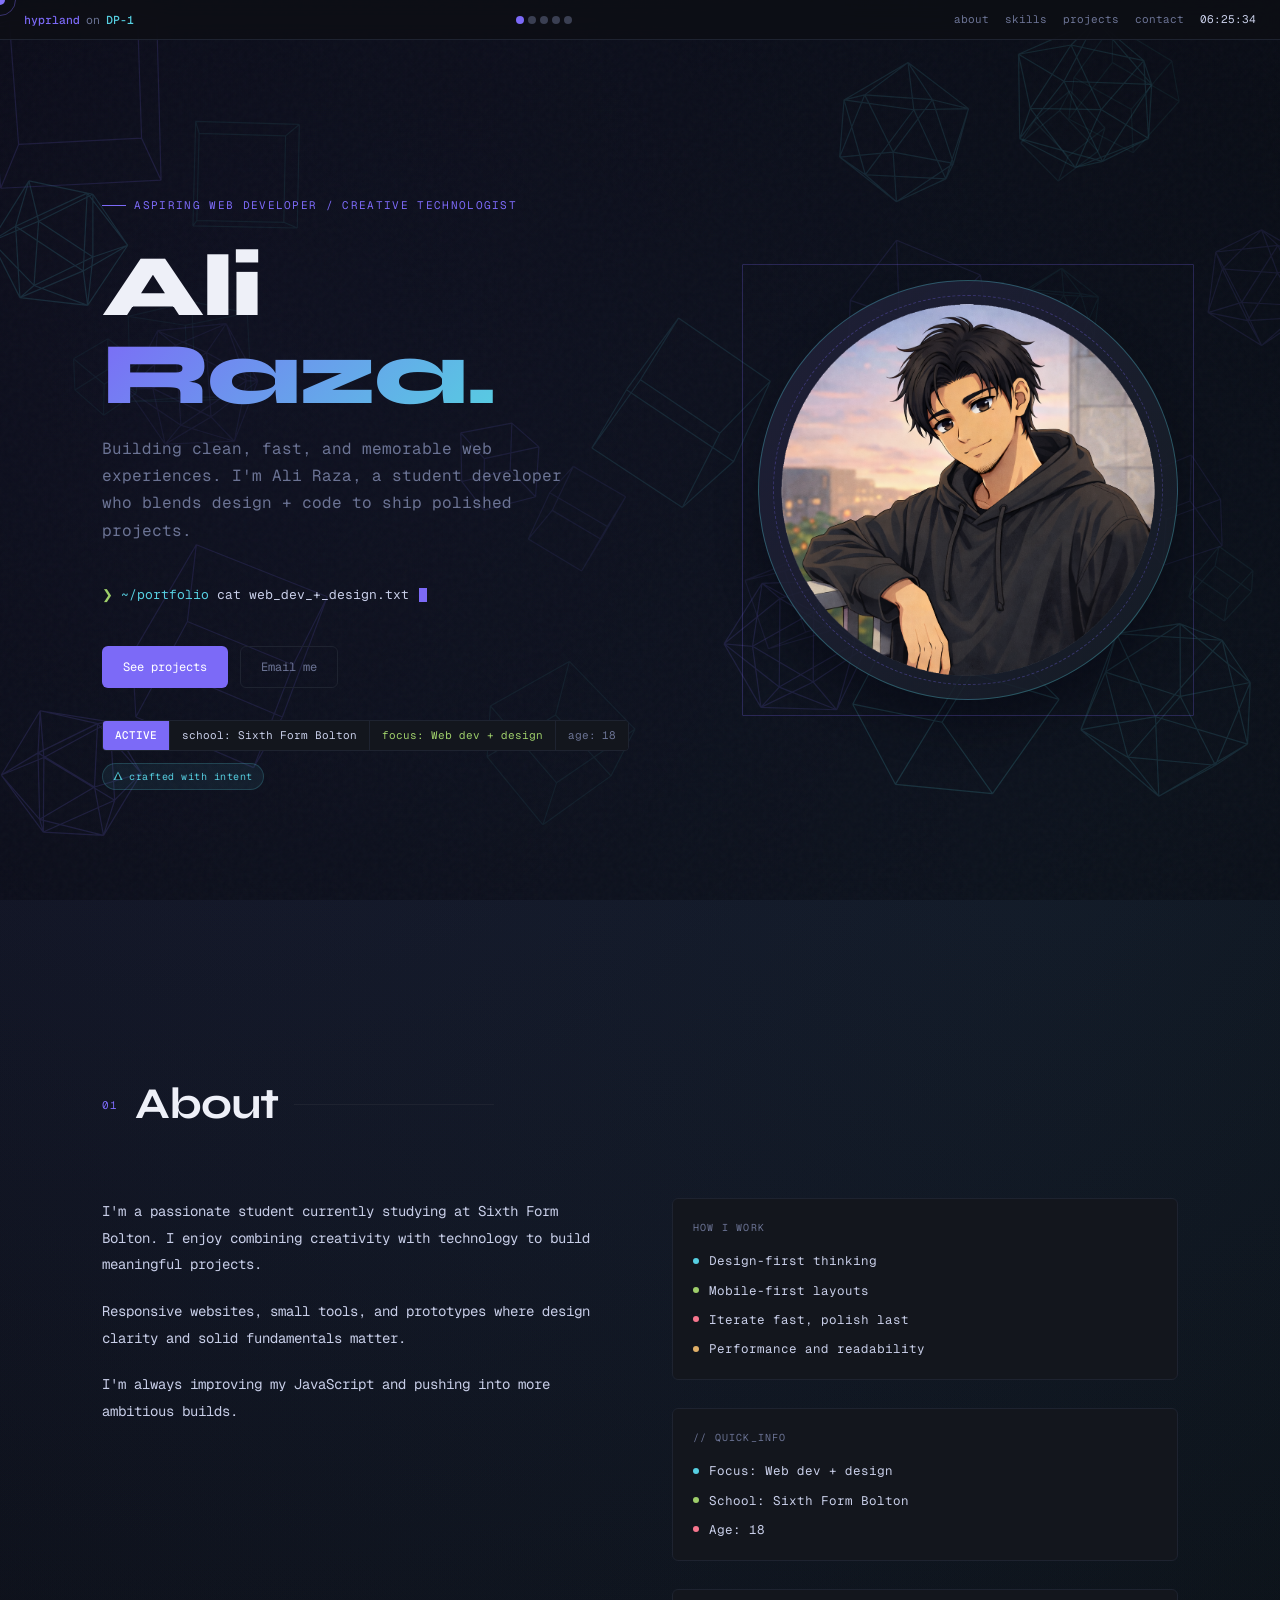
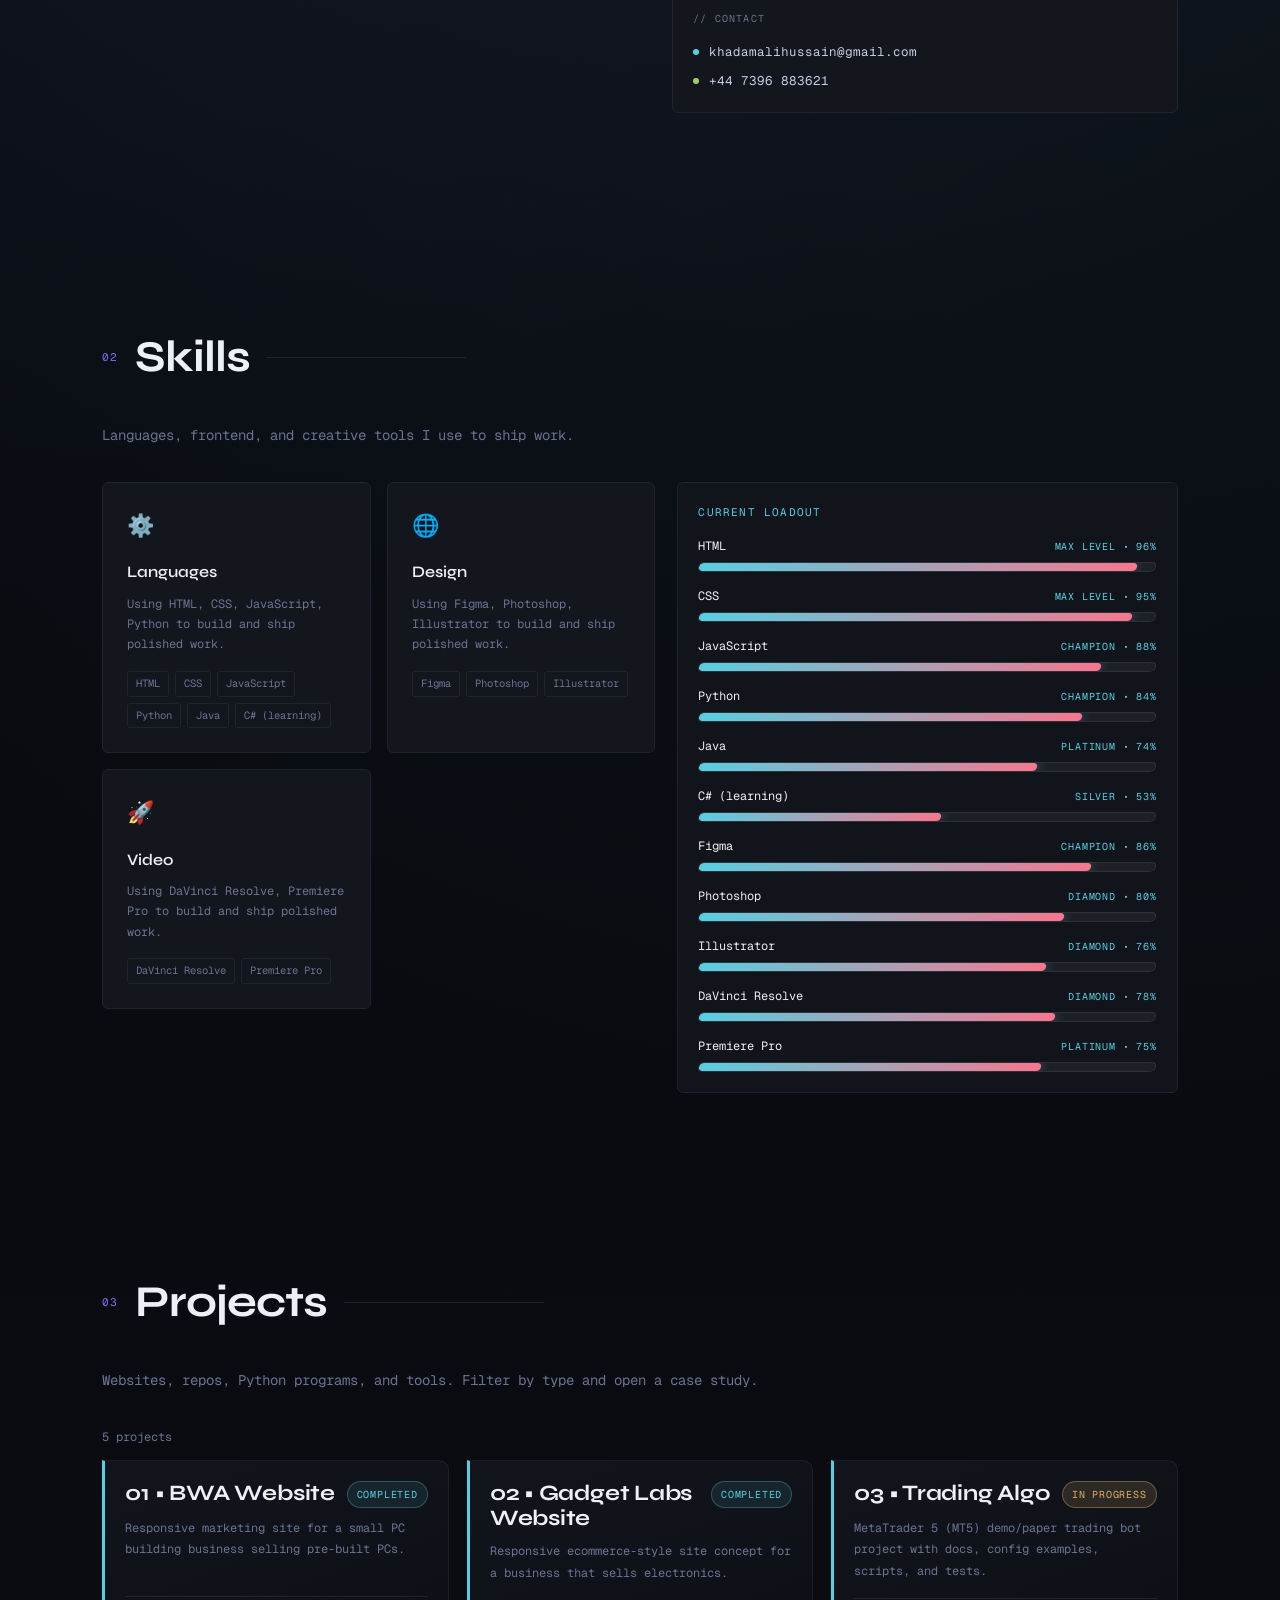
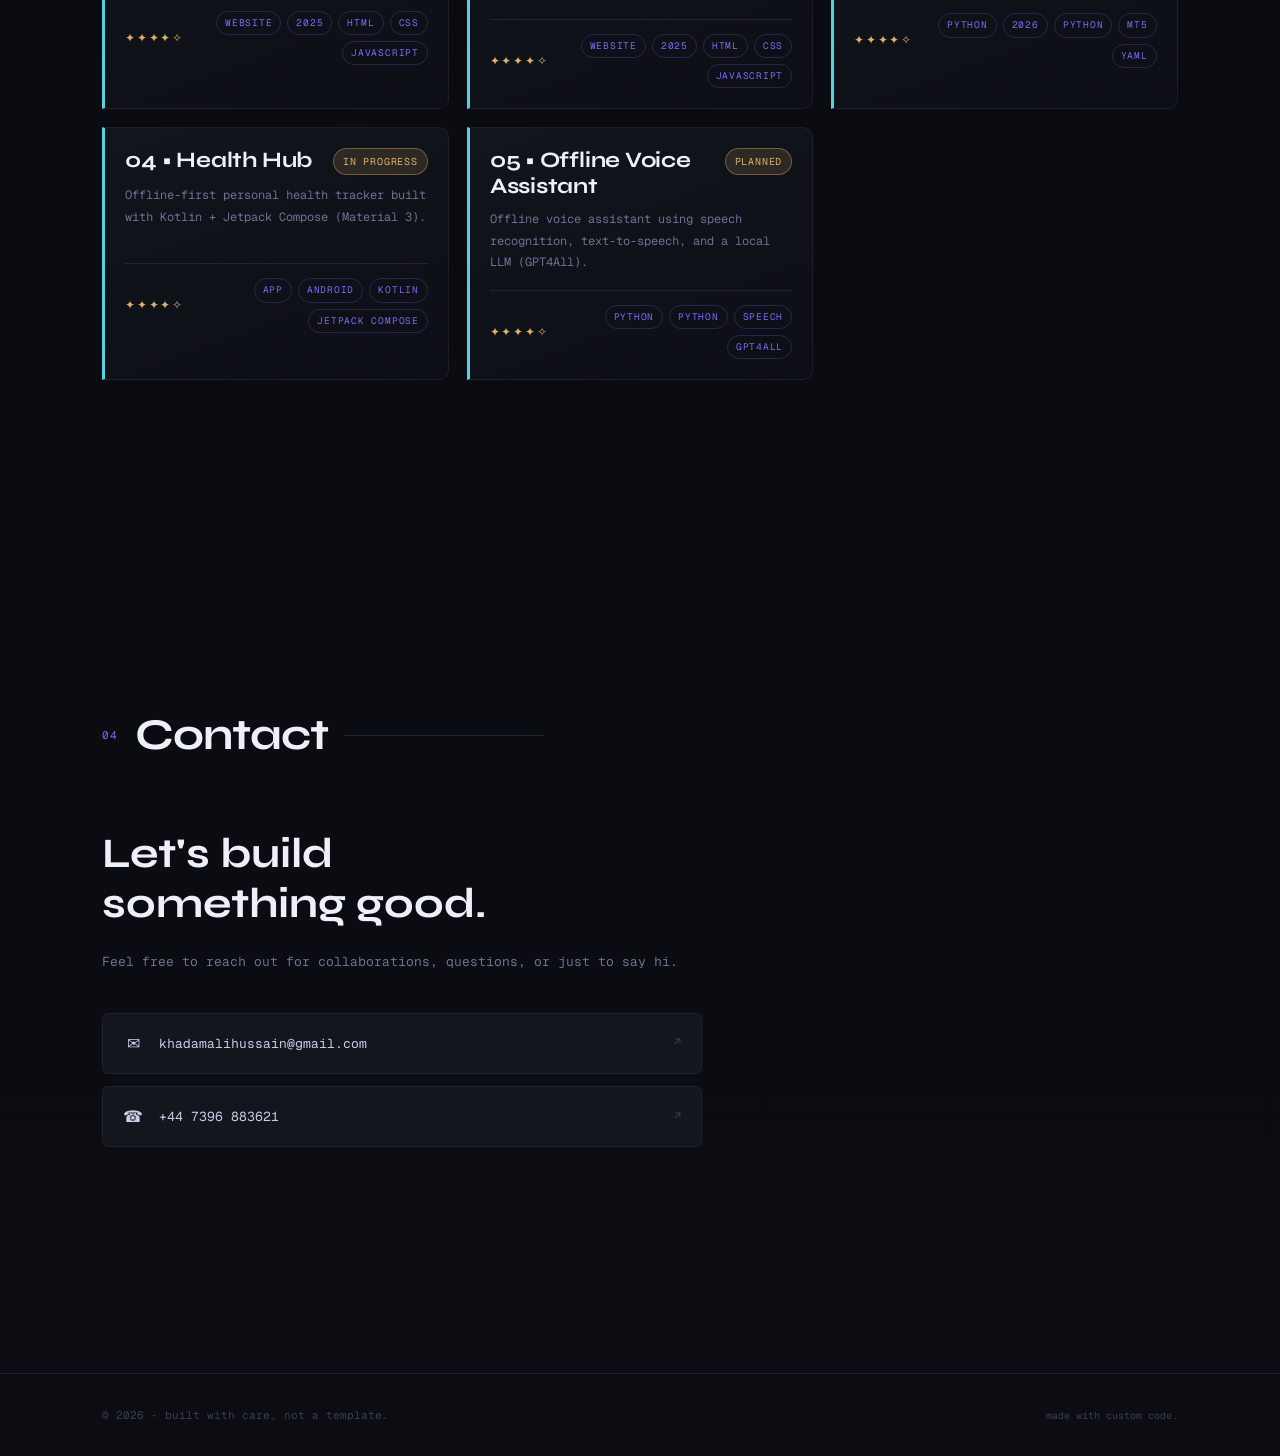
==== commit f39cf919: ""Added Illustrated PNG and fixed up the hero sec"" ====
--- a/index.html
+++ b/index.html
@@ -6,981 +6,9 @@
   <title>~/portfolio</title>
   <link rel="preconnect" href="https://fonts.googleapis.com" />
   <link rel="preconnect" href="https://fonts.gstatic.com" crossorigin />
+  <link rel="stylesheet" href="style.css">
   <link href="https://fonts.googleapis.com/css2?family=DM+Mono:ital,wght@0,300;0,400;0,500;1,300&family=Syne:wght@400;500;600;700;800&family=Geist+Mono:wght@300;400;500&display=swap" rel="stylesheet" />
-  <style>
-    :root {
-      --bg:        #0d0f14;
-      --surface:   #13161d;
-      --border:    #1e2330;
-      --muted:     #3a3f52;
-      --text-dim:  #6b7394;
-      --text:      #c8cee8;
-      --text-hi:   #eef0f8;
-      --accent:    #7c6af7;
-      --accent2:   #56cfe1;
-      --accent3:   #f7768e;
-      --green:     #9ece6a;
-      --yellow:    #e0af68;
-      --radius:    6px;
-      --font-mono: 'Geist Mono', 'DM Mono', monospace;
-      --font-head: 'Syne', sans-serif;
-    }
-
-    *, *::before, *::after { box-sizing: border-box; margin: 0; padding: 0; }
-
-    html { scroll-behavior: smooth; }
-
-    body {
-      background:
-        radial-gradient(circle at 18% 8%, rgba(124, 106, 247, 0.12), transparent 42%),
-        radial-gradient(circle at 82% 18%, rgba(86, 207, 225, 0.08), transparent 48%),
-        linear-gradient(180deg, #05060a 0%, #090b10 52%, #0b0d12 100%);
-      color: var(--text);
-      font-family: var(--font-mono);
-      font-size: 14px;
-      line-height: 1.7;
-      overflow-x: hidden;
-      cursor: none;
-      min-height: 100vh;
-    }
-
-    #shape-canvas {
-      position: fixed;
-      inset: 0;
-      width: 100%;
-      height: 100%;
-      z-index: 0;
-      pointer-events: none;
-      opacity: 0.62;
-    }
-
-    /* â”€â”€ Custom cursor â”€â”€ */
-    #cursor {
-      width: 10px; height: 10px;
-      background: var(--accent);
-      border-radius: 50%;
-      position: fixed; top: 0; left: 0;
-      pointer-events: none;
-      z-index: 9999;
-      transition: transform 0.15s ease, background 0.2s;
-      mix-blend-mode: screen;
-    }
-    #cursor-ring {
-      width: 32px; height: 32px;
-      border: 1px solid var(--accent);
-      border-radius: 50%;
-      position: fixed; top: 0; left: 0;
-      pointer-events: none;
-      z-index: 9998;
-      opacity: 0.4;
-      transition: transform 0.35s ease, opacity 0.2s;
-    }
-    body:hover #cursor { opacity: 1; }
-
-    /* â”€â”€ Noise overlay â”€â”€ */
-    body::before {
-      content: '';
-      position: fixed; inset: 0;
-      background-image: url("data:image/svg+xml,%3Csvg viewBox='0 0 200 200' xmlns='http://www.w3.org/2000/svg'%3E%3Cfilter id='n'%3E%3CfeTurbulence type='fractalNoise' baseFrequency='0.9' numOctaves='4' stitchTiles='stitch'/%3E%3C/filter%3E%3Crect width='100%25' height='100%25' filter='url(%23n)' opacity='1'/%3E%3C/svg%3E");
-      opacity: 0.025;
-      pointer-events: none;
-      z-index: 1;
-    }
-
-    /* â”€â”€ Scrollbar â”€â”€ */
-    ::-webkit-scrollbar { width: 4px; }
-    ::-webkit-scrollbar-track { background: var(--bg); }
-    ::-webkit-scrollbar-thumb { background: var(--muted); border-radius: 2px; }
-
-    /* â”€â”€ Waybar-style top bar â”€â”€ */
-    .waybar {
-      position: fixed; top: 0; left: 0; right: 0;
-      height: 40px;
-      background: rgba(13,15,20,0.85);
-      backdrop-filter: blur(12px);
-      border-bottom: 1px solid var(--border);
-      display: flex; align-items: center; justify-content: space-between;
-      padding: 0 24px;
-      z-index: 100;
-      font-size: 11.5px;
-      color: var(--text-dim);
-    }
-    .waybar-left { display: flex; align-items: center; gap: 6px; }
-    .waybar-left span { color: var(--accent); font-weight: 500; }
-    .waybar-center { display: flex; gap: 4px; }
-    .waybar-ws {
-      width: 8px; height: 8px; border-radius: 50%;
-      background: var(--muted); cursor: pointer;
-      transition: background 0.2s, transform 0.2s;
-    }
-    .waybar-ws.active { background: var(--accent); }
-    .waybar-ws:hover { background: var(--accent2); transform: scale(1.3); }
-    .waybar-right { display: flex; align-items: center; gap: 16px; font-size: 11px; }
-    .waybar-right a { color: var(--text-dim); text-decoration: none; transition: color 0.2s; }
-    .waybar-right a:hover { color: var(--accent2); }
-    #clock { color: var(--text); }
-
-    /* â”€â”€ Layout â”€â”€ */
-    main {
-      position: relative;
-      z-index: 2;
-      padding-top: 40px;
-    }
-
-    section {
-      min-height: 100vh;
-      padding: 80px clamp(24px, 8vw, 120px);
-      display: flex; flex-direction: column; justify-content: center;
-    }
-
-    /* â”€â”€ Hero â”€â”€ */
-    .hero {
-      position: relative;
-      overflow: hidden;
-    }
-
-    .hero-grid {
-      display: none;
-    }
-
-    .hero-layout {
-      display: grid;
-      grid-template-columns: minmax(0, 1.1fr) minmax(280px, 0.9fr);
-      gap: clamp(24px, 6vw, 60px);
-      align-items: center;
-    }
-
-    .hero-content { position: relative; z-index: 1; max-width: 820px; }
-
-    .hero-visual {
-      position: relative;
-      justify-self: end;
-      width: min(420px, 100%);
-      opacity: 0;
-      animation: fadeUp 0.6s 0.85s forwards;
-    }
-
-    .hero-portrait-shell {
-      position: relative;
-      border: 1px solid rgba(86, 207, 225, 0.32);
-      border-radius: 20px;
-      background:
-        linear-gradient(135deg, rgba(124, 106, 247, 0.12), rgba(86, 207, 225, 0.04)),
-        rgba(19, 22, 29, 0.85);
-      min-height: 420px;
-      display: grid;
-      place-items: center;
-      overflow: hidden;
-      padding: 22px;
-      backdrop-filter: blur(10px);
-      box-shadow: 0 24px 42px rgba(2, 4, 12, 0.35);
-    }
-
-    .hero-portrait-shell::before {
-      content: "";
-      position: absolute;
-      inset: 14px;
-      border: 1px dashed rgba(124, 106, 247, 0.3);
-      border-radius: 14px;
-      pointer-events: none;
-    }
-
-    .hero-portrait {
-      max-width: 100%;
-      max-height: 100%;
-      object-fit: contain;
-      border-radius: 12px;
-      position: relative;
-      z-index: 1;
-    }
-
-    .hero-portrait-placeholder {
-      color: var(--text-dim);
-      text-align: center;
-      font-size: 12px;
-      line-height: 1.7;
-      letter-spacing: 0.06em;
-      text-transform: uppercase;
-      padding: 18px;
-      position: relative;
-      z-index: 1;
-    }
-
-    .hero-visual-ring {
-      position: absolute;
-      inset: -16px;
-      border-radius: 26px;
-      border: 1px solid rgba(124, 106, 247, 0.25);
-      transform-origin: center;
-      animation: ringSpin 18s linear infinite;
-      pointer-events: none;
-    }
-
-    .hero-tag {
-      display: inline-flex; align-items: center; gap: 8px;
-      font-size: 11px; color: var(--accent); letter-spacing: 0.12em;
-      text-transform: uppercase; margin-bottom: 28px;
-      opacity: 0; animation: fadeUp 0.6s 0.2s forwards;
-    }
-    .hero-tag::before {
-      content: '';
-      width: 24px; height: 1px; background: var(--accent);
-    }
-
-    .hero-name {
-      font-family: var(--font-head);
-      font-size: clamp(42px, 7vw, 88px);
-      font-weight: 800;
-      line-height: 1.0;
-      letter-spacing: -0.03em;
-      color: var(--text-hi);
-      margin-bottom: 16px;
-      opacity: 0; animation: fadeUp 0.6s 0.35s forwards;
-    }
-    .hero-name .accent-word {
-      background: linear-gradient(135deg, var(--accent) 0%, var(--accent2) 100%);
-      -webkit-background-clip: text;
-      -webkit-text-fill-color: transparent;
-      background-clip: text;
-    }
-
-    .hero-sub {
-      font-size: clamp(13px, 1.8vw, 16px);
-      color: var(--text-dim);
-      max-width: 480px;
-      margin-bottom: 40px;
-      opacity: 0; animation: fadeUp 0.6s 0.5s forwards;
-    }
-
-    .hero-prompt {
-      display: flex; align-items: center; gap: 8px;
-      font-size: 13px; color: var(--text-dim);
-      margin-bottom: 40px;
-      opacity: 0; animation: fadeUp 0.6s 0.65s forwards;
-    }
-    .prompt-symbol { color: var(--green); }
-    .prompt-path { color: var(--accent2); }
-    .prompt-cmd { color: var(--text); }
-    .cursor-blink {
-      display: inline-block;
-      width: 8px; height: 14px;
-      background: var(--accent);
-      animation: blink 1.1s steps(1) infinite;
-      vertical-align: middle;
-      margin-left: 2px;
-    }
-
-    .hero-ctas {
-      display: flex; gap: 12px; flex-wrap: wrap;
-      opacity: 0; animation: fadeUp 0.6s 0.8s forwards;
-    }
-
-    .btn {
-      display: inline-flex; align-items: center; gap: 8px;
-      padding: 10px 20px;
-      border-radius: var(--radius);
-      font-family: var(--font-mono);
-      font-size: 12px;
-      cursor: pointer;
-      text-decoration: none;
-      transition: all 0.25s;
-      border: 1px solid transparent;
-    }
-    .btn-primary {
-      background: var(--accent);
-      color: #fff;
-    }
-    .btn-primary:hover {
-      background: transparent;
-      border-color: var(--accent);
-      color: var(--accent);
-      transform: translateY(-2px);
-      box-shadow: 0 8px 24px rgba(124,106,247,0.25);
-    }
-    .btn-ghost {
-      background: transparent;
-      border-color: var(--border);
-      color: var(--text-dim);
-    }
-    .btn-ghost:hover {
-      border-color: var(--accent2);
-      color: var(--accent2);
-      transform: translateY(-2px);
-    }
-
-    /* â”€â”€ Section header â”€â”€ */
-    .sec-head {
-      display: flex; align-items: center; gap: 16px;
-      margin-bottom: 56px;
-    }
-    .sec-num {
-      font-size: 11px; color: var(--accent); letter-spacing: 0.1em;
-    }
-    .sec-title {
-      font-family: var(--font-head);
-      font-size: clamp(28px, 4vw, 44px);
-      font-weight: 700;
-      color: var(--text-hi);
-      letter-spacing: -0.02em;
-    }
-    .sec-line {
-      flex: 1; height: 1px; background: var(--border);
-      max-width: 200px;
-    }
-
-    /* â”€â”€ About â”€â”€ */
-    .about-grid {
-      display: grid;
-      grid-template-columns: 1fr 1fr;
-      gap: 64px;
-      align-items: start;
-    }
-    @media (max-width: 768px) { .about-grid { grid-template-columns: 1fr; gap: 40px; } }
-
-    .about-text p { color: var(--text); line-height: 1.9; margin-bottom: 20px; }
-    .about-text p:last-child { margin-bottom: 0; }
-    .inline-tag {
-      display: inline;
-      background: rgba(124,106,247,0.12);
-      color: var(--accent);
-      padding: 1px 6px;
-      border-radius: 3px;
-      font-size: 12px;
-    }
-
-    .about-sidebar { display: flex; flex-direction: column; gap: 28px; }
-
-    .info-block {
-      border: 1px solid var(--border);
-      border-radius: var(--radius);
-      padding: 20px;
-      background: var(--surface);
-      transition: border-color 0.3s;
-    }
-    .info-block:hover { border-color: var(--muted); }
-
-    .info-block-title {
-      font-size: 10px; letter-spacing: 0.12em;
-      text-transform: uppercase; color: var(--text-dim);
-      margin-bottom: 14px;
-    }
-    .info-items { display: flex; flex-direction: column; gap: 8px; }
-    .info-item {
-      display: flex; align-items: center; gap: 10px;
-      font-size: 12.5px; color: var(--text);
-    }
-    .info-dot {
-      width: 6px; height: 6px; border-radius: 50%;
-      background: var(--accent); flex-shrink: 0;
-    }
-    .info-dot.cyan  { background: var(--accent2); }
-    .info-dot.red   { background: var(--accent3); }
-    .info-dot.green { background: var(--green); }
-    .info-dot.yellow{ background: var(--yellow); }
-
-    /* â”€â”€ Skills â”€â”€ */
-    .skills-layout {
-      display: grid;
-      grid-template-columns: minmax(0, 1.05fr) minmax(0, 0.95fr);
-      gap: 22px;
-      align-items: start;
-    }
-
-    .skills-groups {
-      display: grid;
-      grid-template-columns: repeat(auto-fill, minmax(250px, 1fr));
-      gap: 16px;
-    }
-
-    .skill-card {
-      border: 1px solid var(--border);
-      border-radius: var(--radius);
-      padding: 24px;
-      background: var(--surface);
-      position: relative; overflow: hidden;
-      transition: border-color 0.3s, transform 0.3s;
-      cursor: default;
-    }
-    .skill-card::before {
-      content: '';
-      position: absolute; top: 0; left: 0; right: 0;
-      height: 2px;
-      background: linear-gradient(90deg, var(--accent), var(--accent2));
-      transform: scaleX(0); transform-origin: left;
-      transition: transform 0.35s ease;
-    }
-    .skill-card:hover { border-color: var(--muted); transform: translateY(-3px); }
-    .skill-card:hover::before { transform: scaleX(1); }
-
-    .skill-icon { font-size: 22px; margin-bottom: 14px; }
-    .skill-title {
-      font-family: var(--font-head);
-      font-size: 16px; font-weight: 600;
-      color: var(--text-hi); margin-bottom: 8px;
-    }
-    .skill-desc { font-size: 12px; color: var(--text-dim); line-height: 1.7; margin-bottom: 16px; }
-    .skill-tags { display: flex; flex-wrap: wrap; gap: 6px; }
-    .tag {
-      font-size: 10.5px;
-      padding: 3px 8px;
-      border-radius: 3px;
-      border: 1px solid var(--border);
-      color: var(--text-dim);
-      transition: all 0.2s;
-    }
-    .tag:hover { border-color: var(--accent); color: var(--accent); }
-
-    .skills-bars {
-      border: 1px solid var(--border);
-      border-radius: var(--radius);
-      background: rgba(19, 22, 29, 0.9);
-      padding: 20px;
-      display: grid;
-      gap: 16px;
-      min-height: 180px;
-    }
-    .skills-bars-title {
-      font-size: 11px;
-      letter-spacing: 0.11em;
-      color: var(--accent2);
-      text-transform: uppercase;
-    }
-    .skill-bar-item {
-      display: grid;
-      gap: 7px;
-    }
-    .skill-bar-head {
-      display: flex;
-      align-items: baseline;
-      justify-content: space-between;
-      gap: 8px;
-      font-size: 12px;
-    }
-    .skill-bar-label {
-      color: var(--text-hi);
-      line-height: 1.2;
-    }
-    .skill-bar-rank {
-      color: var(--accent2);
-      font-size: 10px;
-      letter-spacing: 0.08em;
-      text-transform: uppercase;
-      white-space: nowrap;
-    }
-    .skill-bar-track {
-      position: relative;
-      width: 100%;
-      height: 10px;
-      background: rgba(255, 255, 255, 0.05);
-      border: 1px solid rgba(255, 255, 255, 0.08);
-      border-radius: 5px;
-      overflow: hidden;
-      transform: skewX(-14deg);
-    }
-    .skill-bar-fill {
-      height: 100%;
-      border-radius: 5px;
-      background: linear-gradient(90deg, var(--accent2), var(--accent3));
-      box-shadow: 0 0 12px rgba(86, 207, 225, 0.45);
-      width: 0;
-      transition: width 0.55s ease;
-    }
-    .skills-bars-empty {
-      color: var(--text-dim);
-      font-size: 12px;
-      line-height: 1.7;
-    }
-
-    /* â”€â”€ Projects â”€â”€ */
-    .projects-list {
-      display: grid;
-      grid-template-columns: repeat(auto-fit, minmax(300px, 1fr));
-      gap: 18px;
-    }
-
-    .quest-card {
-      position: relative;
-      border: 1px solid rgba(255, 255, 255, 0.06);
-      border-left: 3px solid var(--accent2);
-      border-radius: 0 10px 10px 0;
-      padding: 20px;
-      background: linear-gradient(160deg, rgba(19, 22, 29, 0.94), rgba(12, 15, 21, 0.96));
-      text-decoration: none;
-      color: inherit;
-      cursor: pointer;
-      transition: transform 0.24s ease, border-color 0.24s ease, box-shadow 0.24s ease;
-    }
-    .quest-card:hover {
-      transform: translateY(-6px);
-      border-left-color: var(--accent3);
-      box-shadow: 0 16px 36px rgba(0, 0, 0, 0.36);
-    }
-    .quest-header {
-      display: flex;
-      align-items: flex-start;
-      justify-content: space-between;
-      gap: 10px;
-      margin-bottom: 10px;
-    }
-    .quest-title {
-      font-family: var(--font-head);
-      font-size: 22px;
-      line-height: 1.15;
-      color: var(--text-hi);
-      letter-spacing: -0.01em;
-    }
-    .quest-status {
-      font-size: 10px;
-      letter-spacing: 0.08em;
-      text-transform: uppercase;
-      border-radius: 999px;
-      border: 1px solid rgba(86, 207, 225, 0.3);
-      color: var(--accent2);
-      padding: 4px 9px;
-      background: rgba(86, 207, 225, 0.1);
-      flex-shrink: 0;
-      white-space: nowrap;
-    }
-    .quest-status.is-progress {
-      color: var(--yellow);
-      border-color: rgba(224, 175, 104, 0.38);
-      background: rgba(224, 175, 104, 0.14);
-    }
-    .quest-desc {
-      font-size: 12px;
-      color: var(--text-dim);
-      line-height: 1.8;
-      margin-bottom: 16px;
-      min-height: 62px;
-    }
-    .quest-meta {
-      display: flex;
-      align-items: center;
-      justify-content: space-between;
-      gap: 10px;
-      border-top: 1px solid rgba(255, 255, 255, 0.08);
-      padding-top: 14px;
-      color: var(--text-dim);
-      font-size: 11px;
-    }
-    .complexity {
-      color: var(--yellow);
-      letter-spacing: 0.14em;
-      font-size: 12px;
-      white-space: nowrap;
-    }
-    .tech-stack {
-      display: flex;
-      gap: 6px;
-      flex-wrap: wrap;
-      justify-content: flex-end;
-    }
-    .tech-pill {
-      border: 1px solid rgba(124, 106, 247, 0.24);
-      border-radius: 999px;
-      font-size: 9.5px;
-      letter-spacing: 0.08em;
-      text-transform: uppercase;
-      color: var(--accent);
-      padding: 3px 8px;
-    }
-
-    /* â”€â”€ Contact â”€â”€ */
-    .contact-inner {
-      max-width: 600px;
-    }
-    .contact-lead {
-      font-family: var(--font-head);
-      font-size: clamp(24px, 4vw, 42px);
-      font-weight: 700;
-      color: var(--text-hi);
-      margin-bottom: 20px;
-      line-height: 1.2;
-    }
-    .contact-sub {
-      color: var(--text-dim);
-      font-size: 13px;
-      margin-bottom: 40px;
-      line-height: 1.8;
-    }
-    .contact-links { display: flex; flex-direction: column; gap: 12px; }
-    .contact-link {
-      display: flex; align-items: center; gap: 16px;
-      padding: 16px 20px;
-      border: 1px solid var(--border);
-      border-radius: var(--radius);
-      background: var(--surface);
-      text-decoration: none;
-      color: var(--text);
-      font-size: 13px;
-      transition: all 0.25s;
-    }
-    .contact-link:hover {
-      border-color: var(--accent);
-      color: var(--accent);
-      transform: translateX(6px);
-      background: rgba(124,106,247,0.06);
-    }
-    .contact-link-icon { font-size: 16px; width: 20px; text-align: center; }
-    .contact-link-label { flex: 1; }
-    .contact-link-arrow { color: var(--muted); font-size: 12px; transition: color 0.2s; }
-    .contact-link:hover .contact-link-arrow { color: var(--accent); }
-
-    /* â”€â”€ Footer â”€â”€ */
-    footer {
-      padding: 32px clamp(24px, 8vw, 120px);
-      border-top: 1px solid var(--border);
-      display: flex; align-items: center; justify-content: space-between;
-      flex-wrap: wrap; gap: 12px;
-      font-size: 11px; color: var(--muted);
-    }
-    footer span { font-family: var(--font-mono); }
-    .footer-easter {
-      font-size: 10px; color: var(--muted);
-      transition: color 0.3s;
-      cursor: default;
-    }
-    .footer-easter:hover { color: var(--accent); }
-
-    /* â”€â”€ Animations â”€â”€ */
-    @keyframes fadeUp {
-      from { opacity: 0; transform: translateY(20px); }
-      to   { opacity: 1; transform: translateY(0); }
-    }
-    @keyframes blink {
-      0%, 100% { opacity: 1; }
-      50% { opacity: 0; }
-    }
-    @keyframes ringSpin {
-      to { transform: rotate(360deg); }
-    }
-    @keyframes float {
-      0%, 100% { transform: translateY(0px); }
-      50% { transform: translateY(-8px); }
-    }
-
-    .reveal {
-      opacity: 0;
-      transform: translateY(24px);
-      transition: opacity 0.6s ease, transform 0.6s ease;
-    }
-    .reveal.visible {
-      opacity: 1;
-      transform: none;
-    }
-
-    /* â”€â”€ Statusline (fun detail in hero) â”€â”€ */
-    .statusline {
-      display: inline-flex; align-items: center; gap: 0;
-      border: 1px solid var(--border);
-      border-radius: 4px;
-      overflow: hidden;
-      font-size: 11px;
-      margin-top: 32px;
-      opacity: 0; animation: fadeUp 0.6s 1s forwards;
-    }
-    .sl-seg {
-      padding: 5px 12px;
-      display: flex; align-items: center; gap: 6px;
-      border-right: 1px solid var(--border);
-    }
-    .sl-seg:last-child { border-right: none; }
-    .sl-mode  { background: var(--accent);  color: #fff; font-weight: 500; }
-    .sl-file  { background: var(--surface); color: var(--text); }
-    .sl-git   { background: var(--surface); color: var(--green); }
-    .sl-pos   { background: var(--surface); color: var(--text-dim); }
-
-    /* â”€â”€ Arch btw badge â”€â”€ */
-    .arch-badge {
-      display: inline-flex; align-items: center; gap: 6px;
-      background: rgba(86,207,225,0.08);
-      border: 1px solid rgba(86,207,225,0.2);
-      color: var(--accent2);
-      font-size: 10px; padding: 4px 10px;
-      border-radius: 20px;
-      letter-spacing: 0.05em;
-      transition: all 0.3s;
-      cursor: default;
-      margin-top: 12px;
-      display: inline-flex;
-    }
-    .arch-badge:hover {
-      background: rgba(86,207,225,0.15);
-      border-color: var(--accent2);
-      box-shadow: 0 0 16px rgba(86,207,225,0.15);
-    }
-
-    .section-intro {
-      color: var(--text-dim);
-      max-width: 760px;
-      margin: -28px 0 34px;
-      line-height: 1.8;
-    }
-
-    #projects-hint {
-      font-size: 12px;
-      color: var(--text-dim);
-      margin-bottom: 12px;
-    }
-
-    .project-empty {
-      border: 1px solid var(--border);
-      background: var(--surface);
-      border-radius: var(--radius);
-      padding: 16px;
-      color: var(--text-dim);
-      font-size: 12px;
-    }
-
-    .project-modal {
-      position: fixed;
-      inset: 0;
-      z-index: 200;
-      display: none;
-      align-items: center;
-      justify-content: center;
-      padding: 20px;
-      opacity: 0;
-      transition: opacity 0.28s ease;
-    }
-    .project-modal.is-open {
-      display: flex;
-      opacity: 1;
-    }
-    .project-modal-overlay {
-      position: absolute;
-      inset: 0;
-      background: rgba(6, 8, 13, 0.72);
-      backdrop-filter: blur(3px);
-    }
-    .project-modal-dialog {
-      position: relative;
-      width: min(860px, calc(100vw - 40px));
-      max-height: calc(100vh - 40px);
-      overflow: auto;
-      border: 1px solid var(--border);
-      border-radius: 10px;
-      background: linear-gradient(180deg, #13161d 0%, #0f1218 100%);
-      box-shadow: 0 24px 60px rgba(0, 0, 0, 0.45);
-      z-index: 1;
-      transform: scale(0.94);
-      opacity: 0;
-      transition: transform 0.34s ease, opacity 0.34s ease;
-      isolation: isolate;
-    }
-    .project-modal.is-open .project-modal-dialog {
-      transform: scale(1);
-      opacity: 1;
-    }
-    .project-modal-dialog::before,
-    .project-modal-dialog::after {
-      content: "";
-      position: absolute;
-      left: 0;
-      right: 0;
-      height: 50%;
-      background: linear-gradient(180deg, #0c0f16 0%, #111724 100%);
-      z-index: 3;
-      pointer-events: none;
-      transition: transform 0.45s ease;
-    }
-    .project-modal-dialog::before {
-      top: 0;
-      transform: translateY(0);
-      border-bottom: 1px solid rgba(255, 255, 255, 0.08);
-    }
-    .project-modal-dialog::after {
-      bottom: 0;
-      transform: translateY(0);
-      border-top: 1px solid rgba(255, 255, 255, 0.08);
-    }
-    .project-modal.is-open .project-modal-dialog::before,
-    .project-modal.is-open .project-modal-dialog::after {
-      transition-delay: 0.06s;
-    }
-    .project-modal.is-opening .project-modal-dialog::before {
-      transform: translateY(-105%);
-    }
-    .project-modal.is-opening .project-modal-dialog::after {
-      transform: translateY(105%);
-    }
-    .project-modal-close {
-      position: absolute;
-      top: 14px;
-      right: 14px;
-      width: 30px;
-      height: 30px;
-      border: 1px solid var(--border);
-      background: transparent;
-      color: var(--text-dim);
-      border-radius: 6px;
-      cursor: pointer;
-    }
-    .project-modal-close:hover {
-      border-color: var(--accent);
-      color: var(--accent);
-    }
-    .project-modal-body {
-      padding: 28px;
-      position: relative;
-      z-index: 4;
-    }
-    .project-modal-type {
-      display: inline-flex;
-      align-items: center;
-      border: 1px solid var(--border);
-      border-radius: 999px;
-      padding: 4px 10px;
-      font-size: 10px;
-      text-transform: uppercase;
-      letter-spacing: 0.08em;
-      color: var(--accent2);
-      margin-bottom: 10px;
-    }
-    .project-modal-title {
-      font-family: var(--font-head);
-      font-size: clamp(24px, 3.4vw, 38px);
-      line-height: 1.1;
-      color: var(--text-hi);
-      margin-bottom: 8px;
-    }
-    .project-modal-meta {
-      display: flex;
-      flex-wrap: wrap;
-      gap: 8px;
-      color: var(--text-dim);
-      font-size: 11px;
-      margin-bottom: 18px;
-    }
-    .project-modal-summary {
-      color: var(--text);
-      margin-bottom: 18px;
-      line-height: 1.85;
-    }
-    .project-modal-links {
-      display: flex;
-      flex-wrap: wrap;
-      gap: 10px;
-      margin-bottom: 22px;
-    }
-    .project-modal-link {
-      text-decoration: none;
-      border: 1px solid var(--border);
-      border-radius: var(--radius);
-      padding: 8px 12px;
-      font-size: 11px;
-      letter-spacing: 0.06em;
-      text-transform: uppercase;
-      transition: all 0.2s ease;
-    }
-    .project-modal-link:hover {
-      transform: translateY(-1px);
-      text-decoration: none;
-    }
-    .project-modal-link.is-github {
-      color: var(--text);
-    }
-    .project-modal-link.is-live {
-      color: var(--accent2);
-      border-color: rgba(86, 207, 225, 0.35);
-    }
-    .project-modal-link.is-other {
-      color: var(--accent);
-      border-color: rgba(124, 106, 247, 0.35);
-    }
-    .project-modal-sections {
-      display: grid;
-      gap: 18px;
-    }
-    .project-modal-section h4 {
-      font-family: var(--font-mono);
-      font-size: 11px;
-      color: var(--accent);
-      letter-spacing: 0.08em;
-      text-transform: uppercase;
-      margin-bottom: 8px;
-    }
-    .project-modal-section p,
-    .project-modal-section li {
-      color: var(--text);
-      line-height: 1.85;
-    }
-    .project-modal-section ul {
-      padding-left: 18px;
-      display: grid;
-      gap: 4px;
-    }
-    .project-modal-gallery {
-      display: grid;
-      grid-template-columns: repeat(auto-fit, minmax(220px, 1fr));
-      gap: 12px;
-      margin-top: 18px;
-    }
-    .project-modal-gallery img,
-    .project-modal-gallery video,
-    .project-modal-gallery iframe {
-      width: 100%;
-      border: 1px solid var(--border);
-      border-radius: var(--radius);
-      background: #0b0e13;
-      min-height: 130px;
-      object-fit: cover;
-    }
-
-    @media (max-width: 980px) {
-      .waybar {
-        padding: 0 12px;
-      }
-      .waybar-right {
-        gap: 10px;
-      }
-      .waybar-right a {
-        display: none;
-      }
-      section {
-        padding: 72px clamp(16px, 6vw, 36px);
-      }
-      .hero-name {
-        font-size: clamp(38px, 11vw, 62px);
-      }
-      .hero-layout {
-        grid-template-columns: 1fr;
-      }
-      .hero-visual {
-        justify-self: stretch;
-        width: 100%;
-        max-width: 460px;
-      }
-      .hero-portrait-shell {
-        min-height: 340px;
-      }
-      .statusline {
-        flex-wrap: wrap;
-      }
-      .skills-layout {
-        grid-template-columns: 1fr;
-      }
-      .projects-list {
-        grid-template-columns: 1fr;
-      }
-      .contact-inner {
-        max-width: 100%;
-      }
-      .project-modal-body {
-        padding: 22px;
-      }
-    }
-
-    @media (pointer: coarse) {
-      body {
-        cursor: auto;
-      }
-      #cursor,
-      #cursor-ring {
-        display: none;
-      }
-    }
-  </style>
+  
 </head>
 <body>
 
@@ -1046,10 +74,7 @@
       </div>
       <div class="hero-visual reveal">
         <div class="hero-portrait-shell">
-          <img id="hero-portrait" class="hero-portrait" alt="Hero illustration" hidden />
-          <div id="hero-portrait-placeholder" class="hero-portrait-placeholder">
-            [ Add your illustration ]<br/>Transparent PNG recommended
-          </div>
+          <img id="hero-portrait" class="hero-portrait" alt="Hero illustration"  src="assets/AliRaza.png" />
         </div>
         <div class="hero-visual-ring"></div>
       </div>
--- a/style.css
+++ b/style.css
@@ -0,0 +1,960 @@
+  :root {
+    --bg:        #0d0f14;
+    --surface:   #13161d;
+    --border:    #1e2330;
+    --muted:     #3a3f52;
+    --text-dim:  #6b7394;
+    --text:      #c8cee8;
+    --text-hi:   #eef0f8;
+    --accent:    #7c6af7;
+    --accent2:   #56cfe1;
+    --accent3:   #f7768e;
+    --green:     #9ece6a;
+    --yellow:    #e0af68;
+    --radius:    6px;
+    --font-mono: 'Geist Mono', 'DM Mono', monospace;
+    --font-head: 'Syne', sans-serif;
+  }
+
+  *, *::before, *::after { box-sizing: border-box; margin: 0; padding: 0; }
+
+  html { scroll-behavior: smooth; }
+
+  body {
+    background:
+      radial-gradient(circle at 18% 8%, rgba(124, 106, 247, 0.12), transparent 42%),
+      radial-gradient(circle at 82% 18%, rgba(86, 207, 225, 0.08), transparent 48%),
+      linear-gradient(180deg, #05060a 0%, #090b10 52%, #0b0d12 100%);
+    color: var(--text);
+    font-family: var(--font-mono);
+    font-size: 14px;
+    line-height: 1.7;
+    overflow-x: hidden;
+    cursor: none;
+    min-height: 100vh;
+  }
+
+  #shape-canvas {
+    position: fixed;
+    inset: 0;
+    width: 100%;
+    height: 100%;
+    z-index: 0;
+    pointer-events: none;
+    opacity: 0.62;
+  }
+
+  /* â”€â”€ Custom cursor â”€â”€ */
+  #cursor {
+    width: 10px; height: 10px;
+    background: var(--accent);
+    border-radius: 50%;
+    position: fixed; top: 0; left: 0;
+    pointer-events: none;
+    z-index: 9999;
+    transition: transform 0.15s ease, background 0.2s;
+    mix-blend-mode: screen;
+  }
+  #cursor-ring {
+    width: 32px; height: 32px;
+    border: 1px solid var(--accent);
+    border-radius: 50%;
+    position: fixed; top: 0; left: 0;
+    pointer-events: none;
+    z-index: 9998;
+    opacity: 0.4;
+    transition: transform 0.35s ease, opacity 0.2s;
+  }
+  body:hover #cursor { opacity: 1; }
+
+  /* â”€â”€ Noise overlay â”€â”€ */
+  body::before {
+    content: '';
+    position: fixed; inset: 0;
+    background-image: url("data:image/svg+xml,%3Csvg viewBox='0 0 200 200' xmlns='http://www.w3.org/2000/svg'%3E%3Cfilter id='n'%3E%3CfeTurbulence type='fractalNoise' baseFrequency='0.9' numOctaves='4' stitchTiles='stitch'/%3E%3C/filter%3E%3Crect width='100%25' height='100%25' filter='url(%23n)' opacity='1'/%3E%3C/svg%3E");
+    opacity: 0.025;
+    pointer-events: none;
+    z-index: 1;
+  }
+
+  /* â”€â”€ Scrollbar â”€â”€ */
+  ::-webkit-scrollbar { width: 4px; }
+  ::-webkit-scrollbar-track { background: var(--bg); }
+  ::-webkit-scrollbar-thumb { background: var(--muted); border-radius: 2px; }
+
+  /* â”€â”€ Waybar-style top bar â”€â”€ */
+  .waybar {
+    position: fixed; top: 0; left: 0; right: 0;
+    height: 40px;
+    background: rgba(13,15,20,0.85);
+    backdrop-filter: blur(12px);
+    border-bottom: 1px solid var(--border);
+    display: flex; align-items: center; justify-content: space-between;
+    padding: 0 24px;
+    z-index: 100;
+    font-size: 11.5px;
+    color: var(--text-dim);
+  }
+  .waybar-left { display: flex; align-items: center; gap: 6px; }
+  .waybar-left span { color: var(--accent); font-weight: 500; }
+  .waybar-center { display: flex; gap: 4px; }
+  .waybar-ws {
+    width: 8px; height: 8px; border-radius: 50%;
+    background: var(--muted); cursor: pointer;
+    transition: background 0.2s, transform 0.2s;
+  }
+  .waybar-ws.active { background: var(--accent); }
+  .waybar-ws:hover { background: var(--accent2); transform: scale(1.3); }
+  .waybar-right { display: flex; align-items: center; gap: 16px; font-size: 11px; }
+  .waybar-right a { color: var(--text-dim); text-decoration: none; transition: color 0.2s; }
+  .waybar-right a:hover { color: var(--accent2); }
+  #clock { color: var(--text); }
+
+  /* â”€â”€ Layout â”€â”€ */
+  main {
+    position: relative;
+    z-index: 2;
+    padding-top: 40px;
+  }
+
+  section {
+    min-height: 100vh;
+    padding: 80px clamp(24px, 8vw, 120px);
+    display: flex; flex-direction: column; justify-content: center;
+  }
+
+  /* â”€â”€ Hero â”€â”€ */
+  .hero {
+    position: relative;
+    overflow: hidden;
+  }
+
+  .hero-grid {
+    display: none;
+  }
+
+  .hero-layout {
+    display: grid;
+    grid-template-columns: minmax(0, 1.1fr) minmax(280px, 0.9fr);
+    gap: clamp(24px, 6vw, 60px);
+    align-items: center;
+  }
+
+  .hero-content { position: relative; z-index: 1; max-width: 820px; }
+
+  .hero-visual {
+    position: relative;
+    justify-self: end;
+    width: min(420px, 100%);
+    opacity: 0;
+    animation: fadeUp 0.6s 0.85s forwards;
+  }
+
+  .hero-portrait-shell {
+    position: relative;
+    border: 1px solid rgba(86, 207, 225, 0.32);
+    border-radius: 360px;
+    background:
+      linear-gradient(135deg, rgba(124, 106, 247, 0.12), rgba(86, 207, 225, 0.04)),
+      rgba(19, 22, 29, 0.85);
+    min-height: 420px;
+    display: grid;
+    place-items: center;
+    overflow: hidden;
+    padding: 22px;
+    backdrop-filter: blur(10px);
+    box-shadow: 0 24px 42px rgba(2, 4, 12, 0.35);
+  }
+
+  .hero-portrait-shell::before {
+    content: "";
+    position: absolute;
+    inset: 14px;
+    border: 1px dashed rgba(124, 106, 247, 0.3);
+    border-radius: 360px;
+    pointer-events: none;
+  }
+
+  .hero-portrait {
+    max-width: 100%;
+    max-height: 100%;
+    object-fit: contain;
+    border-radius: 360px;
+    position: relative;
+    z-index: 1;
+  }
+
+  .hero-visual-ring {
+    position: absolute;
+    inset: -16px;
+    border-radius: 1px;
+    border: 1px solid rgba(124, 106, 247, 0.25);
+    transform-origin: center;
+    animation: ringSpin 18s linear infinite;
+    pointer-events: none;
+  }
+
+  .hero-tag {
+    display: inline-flex; align-items: center; gap: 8px;
+    font-size: 11px; color: var(--accent); letter-spacing: 0.12em;
+    text-transform: uppercase; margin-bottom: 28px;
+    opacity: 0; animation: fadeUp 0.6s 0.2s forwards;
+  }
+  .hero-tag::before {
+    content: '';
+    width: 24px; height: 1px; background: var(--accent);
+  }
+
+  .hero-name {
+    font-family: var(--font-head);
+    font-size: clamp(42px, 7vw, 88px);
+    font-weight: 800;
+    line-height: 1.0;
+    letter-spacing: -0.03em;
+    color: var(--text-hi);
+    margin-bottom: 16px;
+    opacity: 0; animation: fadeUp 0.6s 0.35s forwards;
+  }
+  .hero-name .accent-word {
+    background: linear-gradient(135deg, var(--accent) 0%, var(--accent2) 100%);
+    -webkit-background-clip: text;
+    -webkit-text-fill-color: transparent;
+    background-clip: text;
+  }
+
+  .hero-sub {
+    font-size: clamp(13px, 1.8vw, 16px);
+    color: var(--text-dim);
+    max-width: 480px;
+    margin-bottom: 40px;
+    opacity: 0; animation: fadeUp 0.6s 0.5s forwards;
+  }
+
+  .hero-prompt {
+    display: flex; align-items: center; gap: 8px;
+    font-size: 13px; color: var(--text-dim);
+    margin-bottom: 40px;
+    opacity: 0; animation: fadeUp 0.6s 0.65s forwards;
+  }
+  .prompt-symbol { color: var(--green); }
+  .prompt-path { color: var(--accent2); }
+  .prompt-cmd { color: var(--text); }
+  .cursor-blink {
+    display: inline-block;
+    width: 8px; height: 14px;
+    background: var(--accent);
+    animation: blink 1.1s steps(1) infinite;
+    vertical-align: middle;
+    margin-left: 2px;
+  }
+
+  .hero-ctas {
+    display: flex; gap: 12px; flex-wrap: wrap;
+    opacity: 0; animation: fadeUp 0.6s 0.8s forwards;
+  }
+
+  .btn {
+    display: inline-flex; align-items: center; gap: 8px;
+    padding: 10px 20px;
+    border-radius: var(--radius);
+    font-family: var(--font-mono);
+    font-size: 12px;
+    cursor: pointer;
+    text-decoration: none;
+    transition: all 0.25s;
+    border: 1px solid transparent;
+  }
+  .btn-primary {
+    background: var(--accent);
+    color: #fff;
+  }
+  .btn-primary:hover {
+    background: transparent;
+    border-color: var(--accent);
+    color: var(--accent);
+    transform: translateY(-2px);
+    box-shadow: 0 8px 24px rgba(124,106,247,0.25);
+  }
+  .btn-ghost {
+    background: transparent;
+    border-color: var(--border);
+    color: var(--text-dim);
+  }
+  .btn-ghost:hover {
+    border-color: var(--accent2);
+    color: var(--accent2);
+    transform: translateY(-2px);
+  }
+
+  /* â”€â”€ Section header â”€â”€ */
+  .sec-head {
+    display: flex; align-items: center; gap: 16px;
+    margin-bottom: 56px;
+  }
+  .sec-num {
+    font-size: 11px; color: var(--accent); letter-spacing: 0.1em;
+  }
+  .sec-title {
+    font-family: var(--font-head);
+    font-size: clamp(28px, 4vw, 44px);
+    font-weight: 700;
+    color: var(--text-hi);
+    letter-spacing: -0.02em;
+  }
+  .sec-line {
+    flex: 1; height: 1px; background: var(--border);
+    max-width: 200px;
+  }
+
+  /* â”€â”€ About â”€â”€ */
+  .about-grid {
+    display: grid;
+    grid-template-columns: 1fr 1fr;
+    gap: 64px;
+    align-items: start;
+  }
+  @media (max-width: 768px) { .about-grid { grid-template-columns: 1fr; gap: 40px; } }
+
+  .about-text p { color: var(--text); line-height: 1.9; margin-bottom: 20px; }
+  .about-text p:last-child { margin-bottom: 0; }
+  .inline-tag {
+    display: inline;
+    background: rgba(124,106,247,0.12);
+    color: var(--accent);
+    padding: 1px 6px;
+    border-radius: 3px;
+    font-size: 12px;
+  }
+
+  .about-sidebar { display: flex; flex-direction: column; gap: 28px; }
+
+  .info-block {
+    border: 1px solid var(--border);
+    border-radius: var(--radius);
+    padding: 20px;
+    background: var(--surface);
+    transition: border-color 0.3s;
+  }
+  .info-block:hover { border-color: var(--muted); }
+
+  .info-block-title {
+    font-size: 10px; letter-spacing: 0.12em;
+    text-transform: uppercase; color: var(--text-dim);
+    margin-bottom: 14px;
+  }
+  .info-items { display: flex; flex-direction: column; gap: 8px; }
+  .info-item {
+    display: flex; align-items: center; gap: 10px;
+    font-size: 12.5px; color: var(--text);
+  }
+  .info-dot {
+    width: 6px; height: 6px; border-radius: 50%;
+    background: var(--accent); flex-shrink: 0;
+  }
+  .info-dot.cyan  { background: var(--accent2); }
+  .info-dot.red   { background: var(--accent3); }
+  .info-dot.green { background: var(--green); }
+  .info-dot.yellow{ background: var(--yellow); }
+
+  /* â”€â”€ Skills â”€â”€ */
+  .skills-layout {
+    display: grid;
+    grid-template-columns: minmax(0, 1.05fr) minmax(0, 0.95fr);
+    gap: 22px;
+    align-items: start;
+  }
+
+  .skills-groups {
+    display: grid;
+    grid-template-columns: repeat(auto-fill, minmax(250px, 1fr));
+    gap: 16px;
+  }
+
+  .skill-card {
+    border: 1px solid var(--border);
+    border-radius: var(--radius);
+    padding: 24px;
+    background: var(--surface);
+    position: relative; overflow: hidden;
+    transition: border-color 0.3s, transform 0.3s;
+    cursor: default;
+  }
+  .skill-card::before {
+    content: '';
+    position: absolute; top: 0; left: 0; right: 0;
+    height: 2px;
+    background: linear-gradient(90deg, var(--accent), var(--accent2));
+    transform: scaleX(0); transform-origin: left;
+    transition: transform 0.35s ease;
+  }
+  .skill-card:hover { border-color: var(--muted); transform: translateY(-3px); }
+  .skill-card:hover::before { transform: scaleX(1); }
+
+  .skill-icon { font-size: 22px; margin-bottom: 14px; }
+  .skill-title {
+    font-family: var(--font-head);
+    font-size: 16px; font-weight: 600;
+    color: var(--text-hi); margin-bottom: 8px;
+  }
+  .skill-desc { font-size: 12px; color: var(--text-dim); line-height: 1.7; margin-bottom: 16px; }
+  .skill-tags { display: flex; flex-wrap: wrap; gap: 6px; }
+  .tag {
+    font-size: 10.5px;
+    padding: 3px 8px;
+    border-radius: 3px;
+    border: 1px solid var(--border);
+    color: var(--text-dim);
+    transition: all 0.2s;
+  }
+  .tag:hover { border-color: var(--accent); color: var(--accent); }
+
+  .skills-bars {
+    border: 1px solid var(--border);
+    border-radius: var(--radius);
+    background: rgba(19, 22, 29, 0.9);
+    padding: 20px;
+    display: grid;
+    gap: 16px;
+    min-height: 180px;
+  }
+  .skills-bars-title {
+    font-size: 11px;
+    letter-spacing: 0.11em;
+    color: var(--accent2);
+    text-transform: uppercase;
+  }
+  .skill-bar-item {
+    display: grid;
+    gap: 7px;
+  }
+  .skill-bar-head {
+    display: flex;
+    align-items: baseline;
+    justify-content: space-between;
+    gap: 8px;
+    font-size: 12px;
+  }
+  .skill-bar-label {
+    color: var(--text-hi);
+    line-height: 1.2;
+  }
+  .skill-bar-rank {
+    color: var(--accent2);
+    font-size: 10px;
+    letter-spacing: 0.08em;
+    text-transform: uppercase;
+    white-space: nowrap;
+  }
+  .skill-bar-track {
+    position: relative;
+    width: 100%;
+    height: 10px;
+    background: rgba(255, 255, 255, 0.05);
+    border: 1px solid rgba(255, 255, 255, 0.08);
+    border-radius: 5px;
+    overflow: hidden;
+    transform: skewX(-14deg);
+  }
+  .skill-bar-fill {
+    height: 100%;
+    border-radius: 5px;
+    background: linear-gradient(90deg, var(--accent2), var(--accent3));
+    box-shadow: 0 0 12px rgba(86, 207, 225, 0.45);
+    width: 0;
+    transition: width 0.55s ease;
+  }
+  .skills-bars-empty {
+    color: var(--text-dim);
+    font-size: 12px;
+    line-height: 1.7;
+  }
+
+  /* â”€â”€ Projects â”€â”€ */
+  .projects-list {
+    display: grid;
+    grid-template-columns: repeat(auto-fit, minmax(300px, 1fr));
+    gap: 18px;
+  }
+
+  .quest-card {
+    position: relative;
+    border: 1px solid rgba(255, 255, 255, 0.06);
+    border-left: 3px solid var(--accent2);
+    border-radius: 0 10px 10px 0;
+    padding: 20px;
+    background: linear-gradient(160deg, rgba(19, 22, 29, 0.94), rgba(12, 15, 21, 0.96));
+    text-decoration: none;
+    color: inherit;
+    cursor: pointer;
+    transition: transform 0.24s ease, border-color 0.24s ease, box-shadow 0.24s ease;
+  }
+  .quest-card:hover {
+    transform: translateY(-6px);
+    border-left-color: var(--accent3);
+    box-shadow: 0 16px 36px rgba(0, 0, 0, 0.36);
+  }
+  .quest-header {
+    display: flex;
+    align-items: flex-start;
+    justify-content: space-between;
+    gap: 10px;
+    margin-bottom: 10px;
+  }
+  .quest-title {
+    font-family: var(--font-head);
+    font-size: 22px;
+    line-height: 1.15;
+    color: var(--text-hi);
+    letter-spacing: -0.01em;
+  }
+  .quest-status {
+    font-size: 10px;
+    letter-spacing: 0.08em;
+    text-transform: uppercase;
+    border-radius: 999px;
+    border: 1px solid rgba(86, 207, 225, 0.3);
+    color: var(--accent2);
+    padding: 4px 9px;
+    background: rgba(86, 207, 225, 0.1);
+    flex-shrink: 0;
+    white-space: nowrap;
+  }
+  .quest-status.is-progress {
+    color: var(--yellow);
+    border-color: rgba(224, 175, 104, 0.38);
+    background: rgba(224, 175, 104, 0.14);
+  }
+  .quest-desc {
+    font-size: 12px;
+    color: var(--text-dim);
+    line-height: 1.8;
+    margin-bottom: 16px;
+    min-height: 62px;
+  }
+  .quest-meta {
+    display: flex;
+    align-items: center;
+    justify-content: space-between;
+    gap: 10px;
+    border-top: 1px solid rgba(255, 255, 255, 0.08);
+    padding-top: 14px;
+    color: var(--text-dim);
+    font-size: 11px;
+  }
+  .complexity {
+    color: var(--yellow);
+    letter-spacing: 0.14em;
+    font-size: 12px;
+    white-space: nowrap;
+  }
+  .tech-stack {
+    display: flex;
+    gap: 6px;
+    flex-wrap: wrap;
+    justify-content: flex-end;
+  }
+  .tech-pill {
+    border: 1px solid rgba(124, 106, 247, 0.24);
+    border-radius: 999px;
+    font-size: 9.5px;
+    letter-spacing: 0.08em;
+    text-transform: uppercase;
+    color: var(--accent);
+    padding: 3px 8px;
+  }
+
+  /* â”€â”€ Contact â”€â”€ */
+  .contact-inner {
+    max-width: 600px;
+  }
+  .contact-lead {
+    font-family: var(--font-head);
+    font-size: clamp(24px, 4vw, 42px);
+    font-weight: 700;
+    color: var(--text-hi);
+    margin-bottom: 20px;
+    line-height: 1.2;
+  }
+  .contact-sub {
+    color: var(--text-dim);
+    font-size: 13px;
+    margin-bottom: 40px;
+    line-height: 1.8;
+  }
+  .contact-links { display: flex; flex-direction: column; gap: 12px; }
+  .contact-link {
+    display: flex; align-items: center; gap: 16px;
+    padding: 16px 20px;
+    border: 1px solid var(--border);
+    border-radius: var(--radius);
+    background: var(--surface);
+    text-decoration: none;
+    color: var(--text);
+    font-size: 13px;
+    transition: all 0.25s;
+  }
+  .contact-link:hover {
+    border-color: var(--accent);
+    color: var(--accent);
+    transform: translateX(6px);
+    background: rgba(124,106,247,0.06);
+  }
+  .contact-link-icon { font-size: 16px; width: 20px; text-align: center; }
+  .contact-link-label { flex: 1; }
+  .contact-link-arrow { color: var(--muted); font-size: 12px; transition: color 0.2s; }
+  .contact-link:hover .contact-link-arrow { color: var(--accent); }
+
+  /* â”€â”€ Footer â”€â”€ */
+  footer {
+    padding: 32px clamp(24px, 8vw, 120px);
+    border-top: 1px solid var(--border);
+    display: flex; align-items: center; justify-content: space-between;
+    flex-wrap: wrap; gap: 12px;
+    font-size: 11px; color: var(--muted);
+  }
+  footer span { font-family: var(--font-mono); }
+  .footer-easter {
+    font-size: 10px; color: var(--muted);
+    transition: color 0.3s;
+    cursor: default;
+  }
+  .footer-easter:hover { color: var(--accent); }
+
+  /* â”€â”€ Animations â”€â”€ */
+  @keyframes fadeUp {
+    from { opacity: 0; transform: translateY(20px); }
+    to   { opacity: 1; transform: translateY(0); }
+  }
+  @keyframes blink {
+    0%, 100% { opacity: 1; }
+    50% { opacity: 0; }
+  }
+  @keyframes ringSpin {
+    to { transform: rotate(360deg); }
+  }
+  @keyframes float {
+    0%, 100% { transform: translateY(0px); }
+    50% { transform: translateY(-8px); }
+  }
+
+  .reveal {
+    opacity: 0;
+    transform: translateY(24px);
+    transition: opacity 0.6s ease, transform 0.6s ease;
+  }
+  .reveal.visible {
+    opacity: 1;
+    transform: none;
+  }
+
+  /* â”€â”€ Statusline (fun detail in hero) â”€â”€ */
+  .statusline {
+    display: inline-flex; align-items: center; gap: 0;
+    border: 1px solid var(--border);
+    border-radius: 4px;
+    overflow: hidden;
+    font-size: 11px;
+    margin-top: 32px;
+    opacity: 0; animation: fadeUp 0.6s 1s forwards;
+  }
+  .sl-seg {
+    padding: 5px 12px;
+    display: flex; align-items: center; gap: 6px;
+    border-right: 1px solid var(--border);
+  }
+  .sl-seg:last-child { border-right: none; }
+  .sl-mode  { background: var(--accent);  color: #fff; font-weight: 500; }
+  .sl-file  { background: var(--surface); color: var(--text); }
+  .sl-git   { background: var(--surface); color: var(--green); }
+  .sl-pos   { background: var(--surface); color: var(--text-dim); }
+
+  /* â”€â”€ Arch btw badge â”€â”€ */
+  .arch-badge {
+    display: inline-flex; align-items: center; gap: 6px;
+    background: rgba(86,207,225,0.08);
+    border: 1px solid rgba(86,207,225,0.2);
+    color: var(--accent2);
+    font-size: 10px; padding: 4px 10px;
+    border-radius: 20px;
+    letter-spacing: 0.05em;
+    transition: all 0.3s;
+    cursor: default;
+    margin-top: 12px;
+    display: inline-flex;
+  }
+  .arch-badge:hover {
+    background: rgba(86,207,225,0.15);
+    border-color: var(--accent2);
+    box-shadow: 0 0 16px rgba(86,207,225,0.15);
+  }
+
+  .section-intro {
+    color: var(--text-dim);
+    max-width: 760px;
+    margin: -28px 0 34px;
+    line-height: 1.8;
+  }
+
+  #projects-hint {
+    font-size: 12px;
+    color: var(--text-dim);
+    margin-bottom: 12px;
+  }
+
+  .project-empty {
+    border: 1px solid var(--border);
+    background: var(--surface);
+    border-radius: var(--radius);
+    padding: 16px;
+    color: var(--text-dim);
+    font-size: 12px;
+  }
+
+  .project-modal {
+    position: fixed;
+    inset: 0;
+    z-index: 200;
+    display: none;
+    align-items: center;
+    justify-content: center;
+    padding: 20px;
+    opacity: 0;
+    transition: opacity 0.28s ease;
+  }
+  .project-modal.is-open {
+    display: flex;
+    opacity: 1;
+  }
+  .project-modal-overlay {
+    position: absolute;
+    inset: 0;
+    background: rgba(6, 8, 13, 0.72);
+    backdrop-filter: blur(3px);
+  }
+  .project-modal-dialog {
+    position: relative;
+    width: min(860px, calc(100vw - 40px));
+    max-height: calc(100vh - 40px);
+    overflow: auto;
+    border: 1px solid var(--border);
+    border-radius: 10px;
+    background: linear-gradient(180deg, #13161d 0%, #0f1218 100%);
+    box-shadow: 0 24px 60px rgba(0, 0, 0, 0.45);
+    z-index: 1;
+    transform: scale(0.94);
+    opacity: 0;
+    transition: transform 0.34s ease, opacity 0.34s ease;
+    isolation: isolate;
+  }
+  .project-modal.is-open .project-modal-dialog {
+    transform: scale(1);
+    opacity: 1;
+  }
+  .project-modal-dialog::before,
+  .project-modal-dialog::after {
+    content: "";
+    position: absolute;
+    left: 0;
+    right: 0;
+    height: 50%;
+    background: linear-gradient(180deg, #0c0f16 0%, #111724 100%);
+    z-index: 3;
+    pointer-events: none;
+    transition: transform 0.45s ease;
+  }
+  .project-modal-dialog::before {
+    top: 0;
+    transform: translateY(0);
+    border-bottom: 1px solid rgba(255, 255, 255, 0.08);
+  }
+  .project-modal-dialog::after {
+    bottom: 0;
+    transform: translateY(0);
+    border-top: 1px solid rgba(255, 255, 255, 0.08);
+  }
+  .project-modal.is-open .project-modal-dialog::before,
+  .project-modal.is-open .project-modal-dialog::after {
+    transition-delay: 0.06s;
+  }
+  .project-modal.is-opening .project-modal-dialog::before {
+    transform: translateY(-105%);
+  }
+  .project-modal.is-opening .project-modal-dialog::after {
+    transform: translateY(105%);
+  }
+  .project-modal-close {
+    position: absolute;
+    top: 14px;
+    right: 14px;
+    width: 30px;
+    height: 30px;
+    border: 1px solid var(--border);
+    background: transparent;
+    color: var(--text-dim);
+    border-radius: 6px;
+    cursor: pointer;
+  }
+  .project-modal-close:hover {
+    border-color: var(--accent);
+    color: var(--accent);
+  }
+  .project-modal-body {
+    padding: 28px;
+    position: relative;
+    z-index: 4;
+  }
+  .project-modal-type {
+    display: inline-flex;
+    align-items: center;
+    border: 1px solid var(--border);
+    border-radius: 999px;
+    padding: 4px 10px;
+    font-size: 10px;
+    text-transform: uppercase;
+    letter-spacing: 0.08em;
+    color: var(--accent2);
+    margin-bottom: 10px;
+  }
+  .project-modal-title {
+    font-family: var(--font-head);
+    font-size: clamp(24px, 3.4vw, 38px);
+    line-height: 1.1;
+    color: var(--text-hi);
+    margin-bottom: 8px;
+  }
+  .project-modal-meta {
+    display: flex;
+    flex-wrap: wrap;
+    gap: 8px;
+    color: var(--text-dim);
+    font-size: 11px;
+    margin-bottom: 18px;
+  }
+  .project-modal-summary {
+    color: var(--text);
+    margin-bottom: 18px;
+    line-height: 1.85;
+  }
+  .project-modal-links {
+    display: flex;
+    flex-wrap: wrap;
+    gap: 10px;
+    margin-bottom: 22px;
+  }
+  .project-modal-link {
+    text-decoration: none;
+    border: 1px solid var(--border);
+    border-radius: var(--radius);
+    padding: 8px 12px;
+    font-size: 11px;
+    letter-spacing: 0.06em;
+    text-transform: uppercase;
+    transition: all 0.2s ease;
+  }
+  .project-modal-link:hover {
+    transform: translateY(-1px);
+    text-decoration: none;
+  }
+  .project-modal-link.is-github {
+    color: var(--text);
+  }
+  .project-modal-link.is-live {
+    color: var(--accent2);
+    border-color: rgba(86, 207, 225, 0.35);
+  }
+  .project-modal-link.is-other {
+    color: var(--accent);
+    border-color: rgba(124, 106, 247, 0.35);
+  }
+  .project-modal-sections {
+    display: grid;
+    gap: 18px;
+  }
+  .project-modal-section h4 {
+    font-family: var(--font-mono);
+    font-size: 11px;
+    color: var(--accent);
+    letter-spacing: 0.08em;
+    text-transform: uppercase;
+    margin-bottom: 8px;
+  }
+  .project-modal-section p,
+  .project-modal-section li {
+    color: var(--text);
+    line-height: 1.85;
+  }
+  .project-modal-section ul {
+    padding-left: 18px;
+    display: grid;
+    gap: 4px;
+  }
+  .project-modal-gallery {
+    display: grid;
+    grid-template-columns: repeat(auto-fit, minmax(220px, 1fr));
+    gap: 12px;
+    margin-top: 18px;
+  }
+  .project-modal-gallery img,
+  .project-modal-gallery video,
+  .project-modal-gallery iframe {
+    width: 100%;
+    border: 1px solid var(--border);
+    border-radius: var(--radius);
+    background: #0b0e13;
+    min-height: 130px;
+    object-fit: cover;
+  }
+
+  @media (max-width: 980px) {
+    .waybar {
+      padding: 0 12px;
+    }
+    .waybar-right {
+      gap: 10px;
+    }
+    .waybar-right a {
+      display: none;
+    }
+    section {
+      padding: 72px clamp(16px, 6vw, 36px);
+    }
+    .hero-name {
+      font-size: clamp(38px, 11vw, 62px);
+    }
+    .hero-layout {
+      grid-template-columns: 1fr;
+    }
+    .hero-visual {
+      justify-self: stretch;
+      width: 100%;
+      max-width: 460px;
+    }
+    .hero-portrait-shell {
+      min-height: 340px;
+    }
+    .statusline {
+      flex-wrap: wrap;
+    }
+    .skills-layout {
+      grid-template-columns: 1fr;
+    }
+    .projects-list {
+      grid-template-columns: 1fr;
+    }
+    .contact-inner {
+      max-width: 100%;
+    }
+    .project-modal-body {
+      padding: 22px;
+    }
+  }
+
+  @media (pointer: coarse) {
+    body {
+      cursor: auto;
+    }
+    #cursor,
+    #cursor-ring {
+      display: none;
+    }
+  }
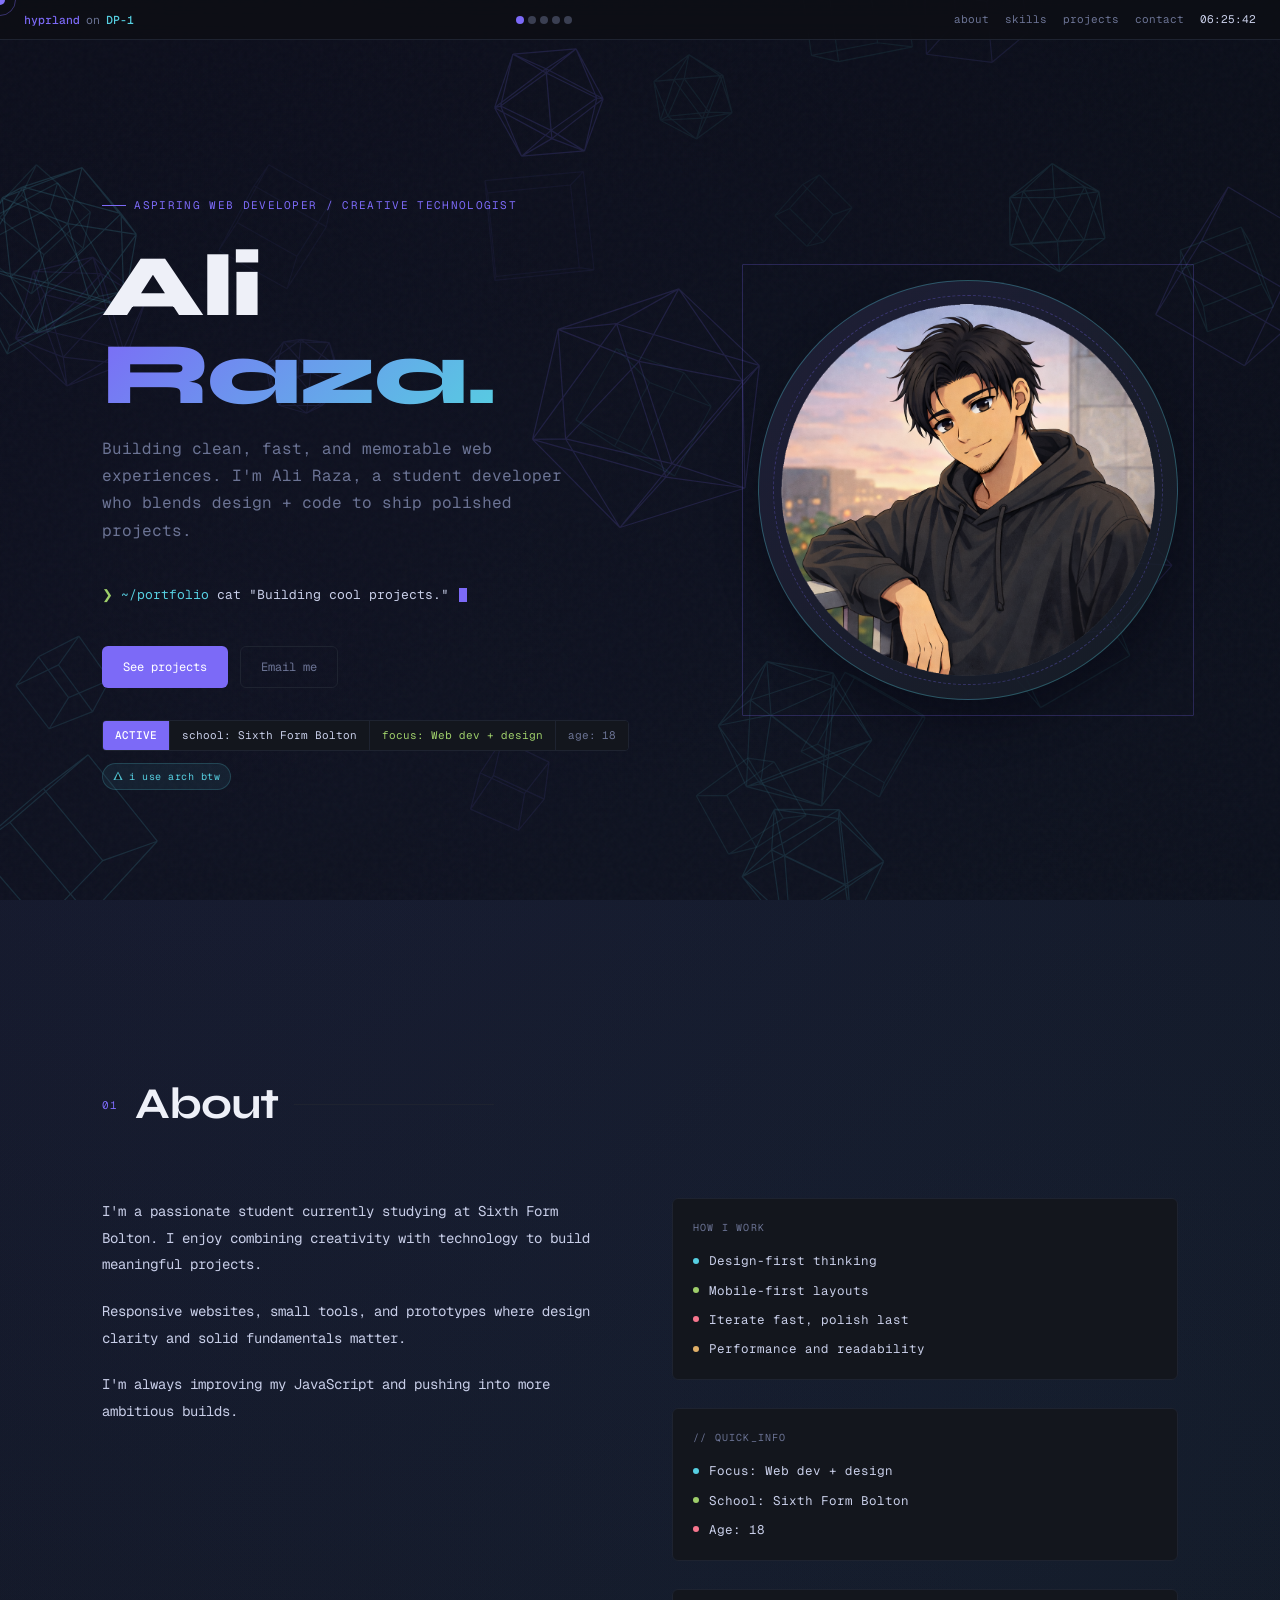
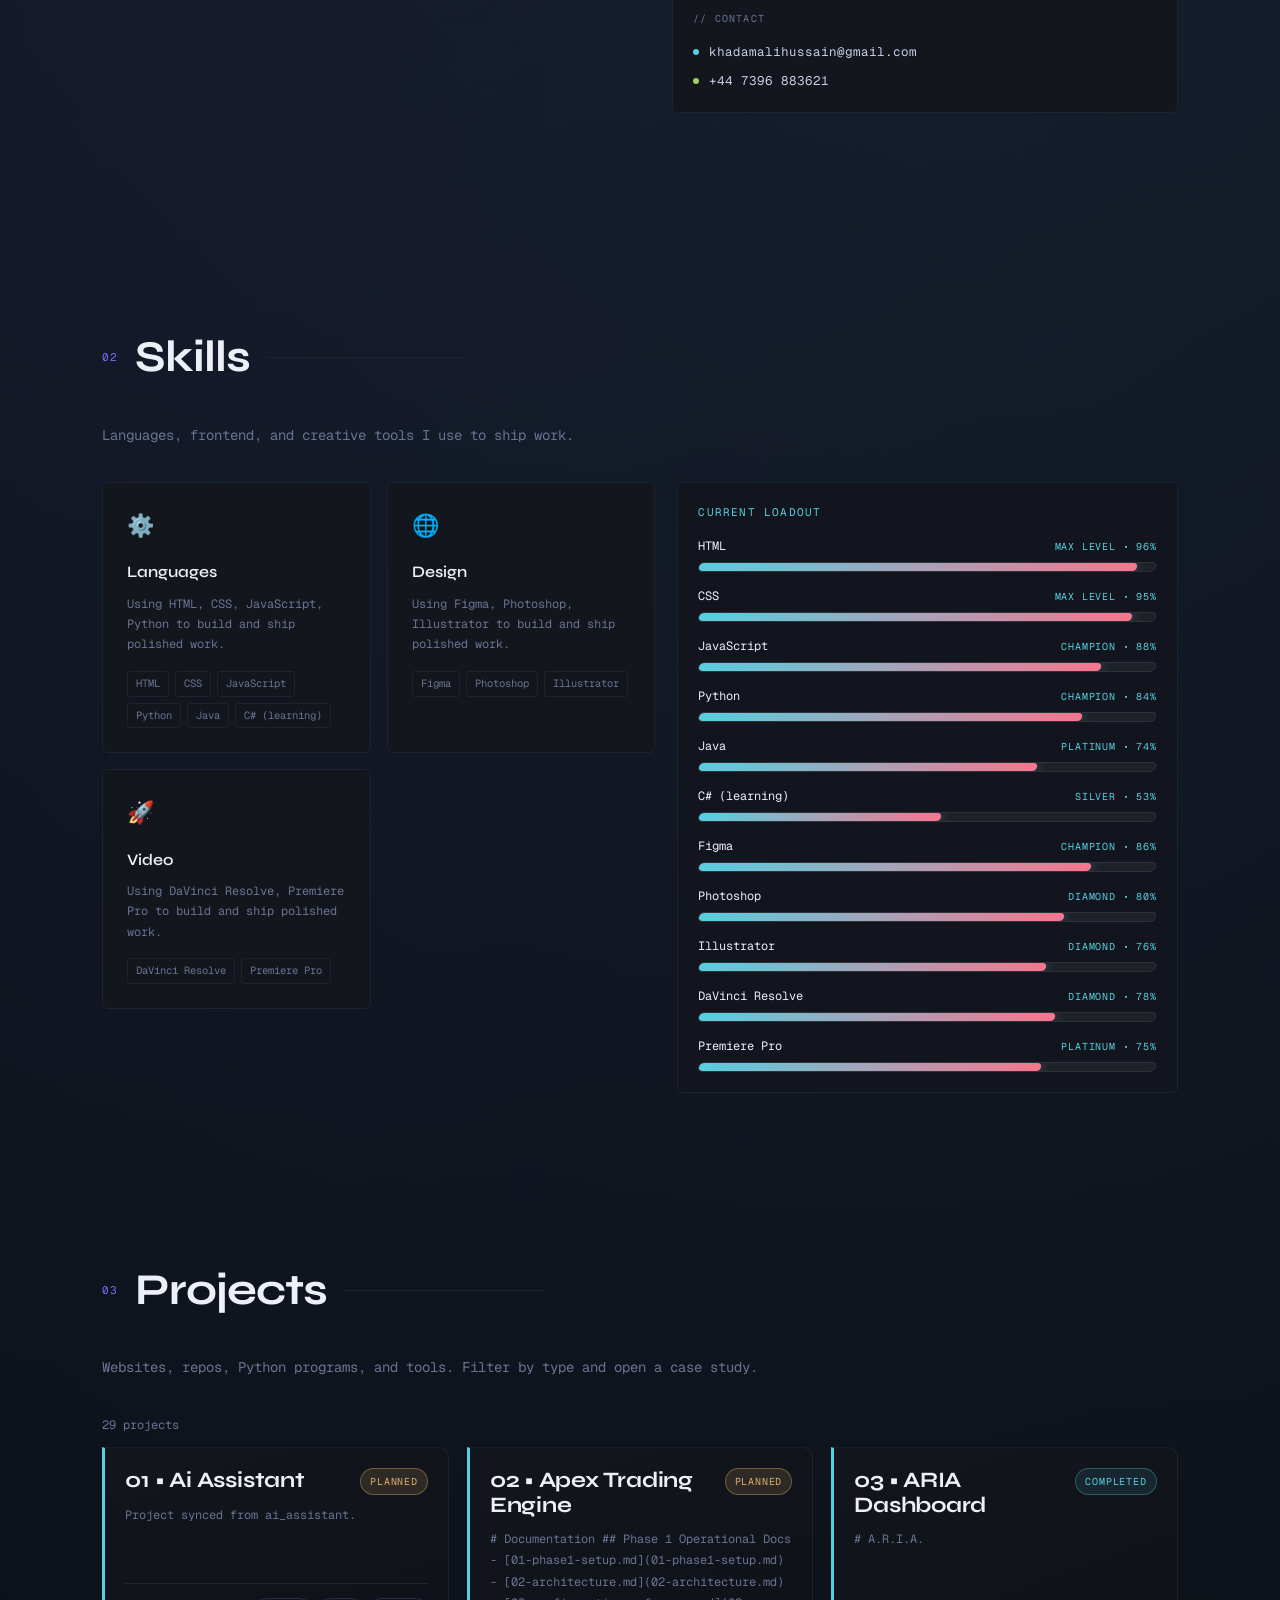
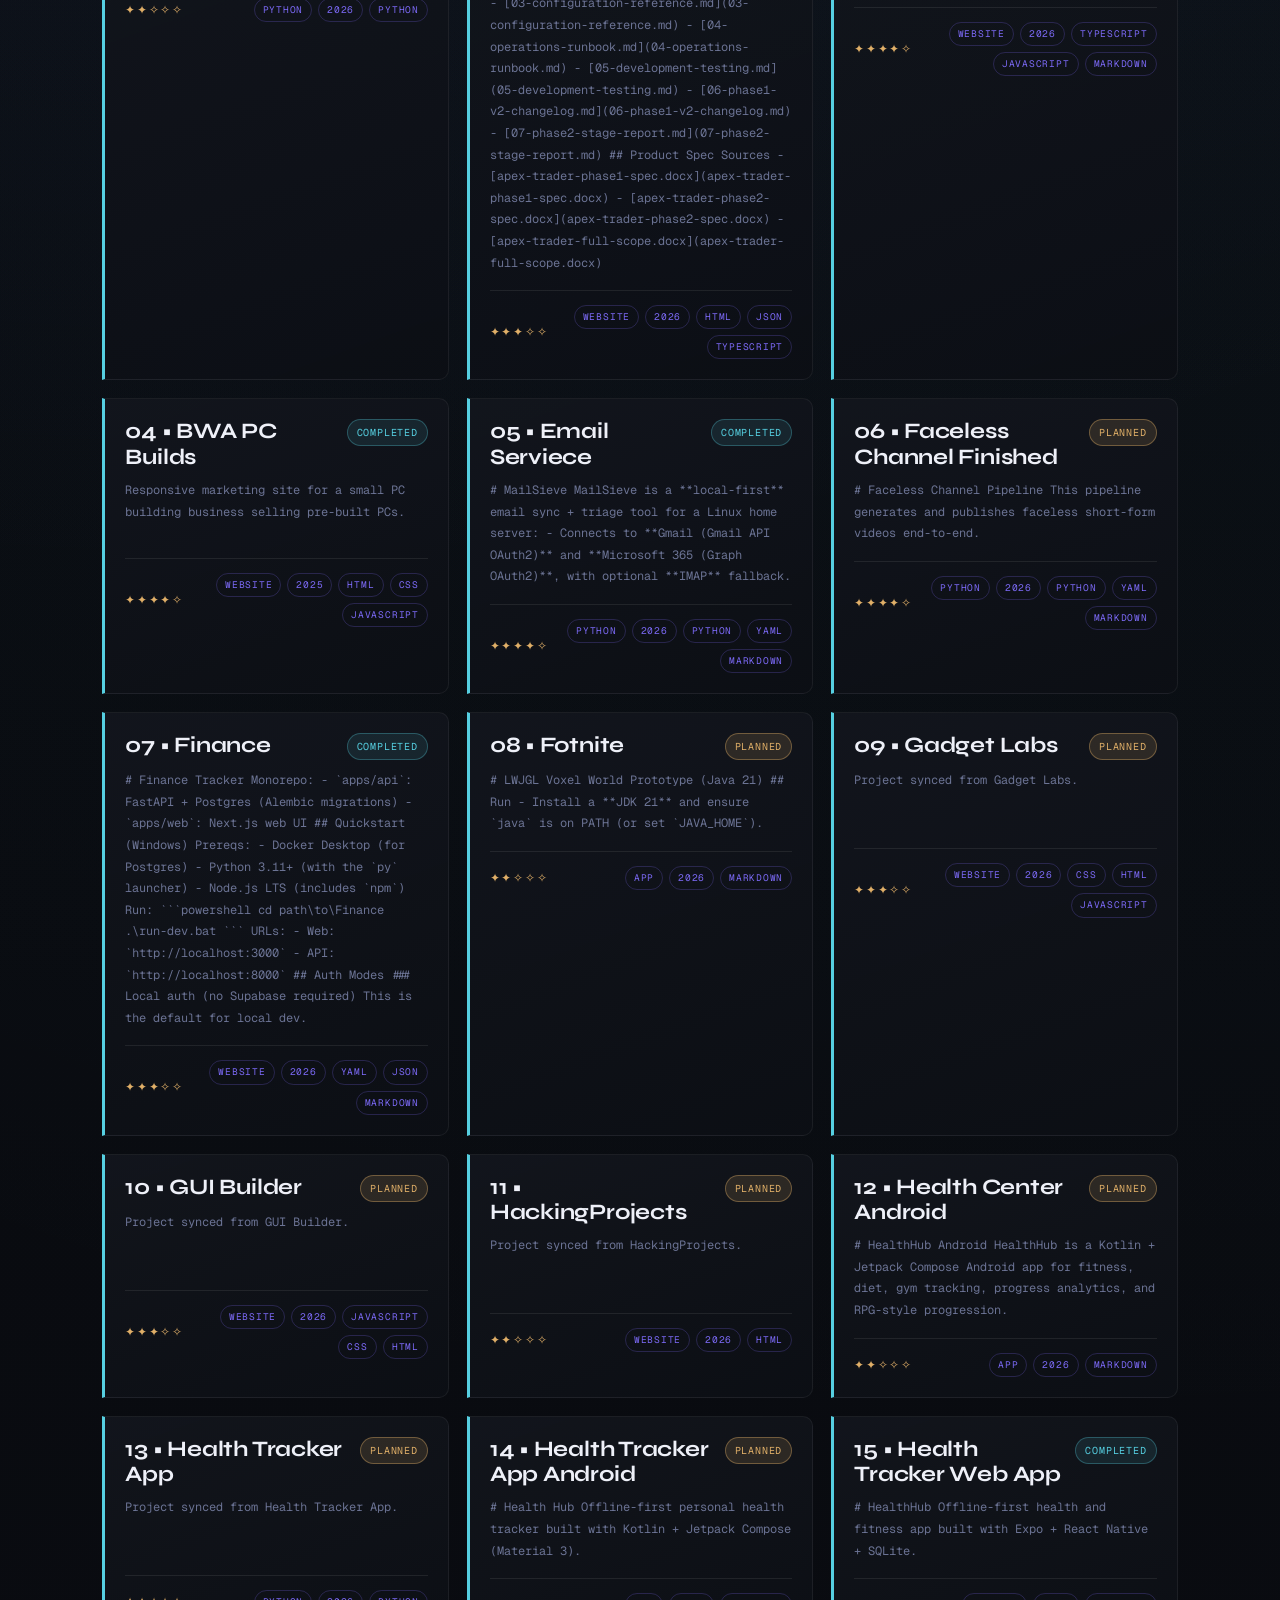
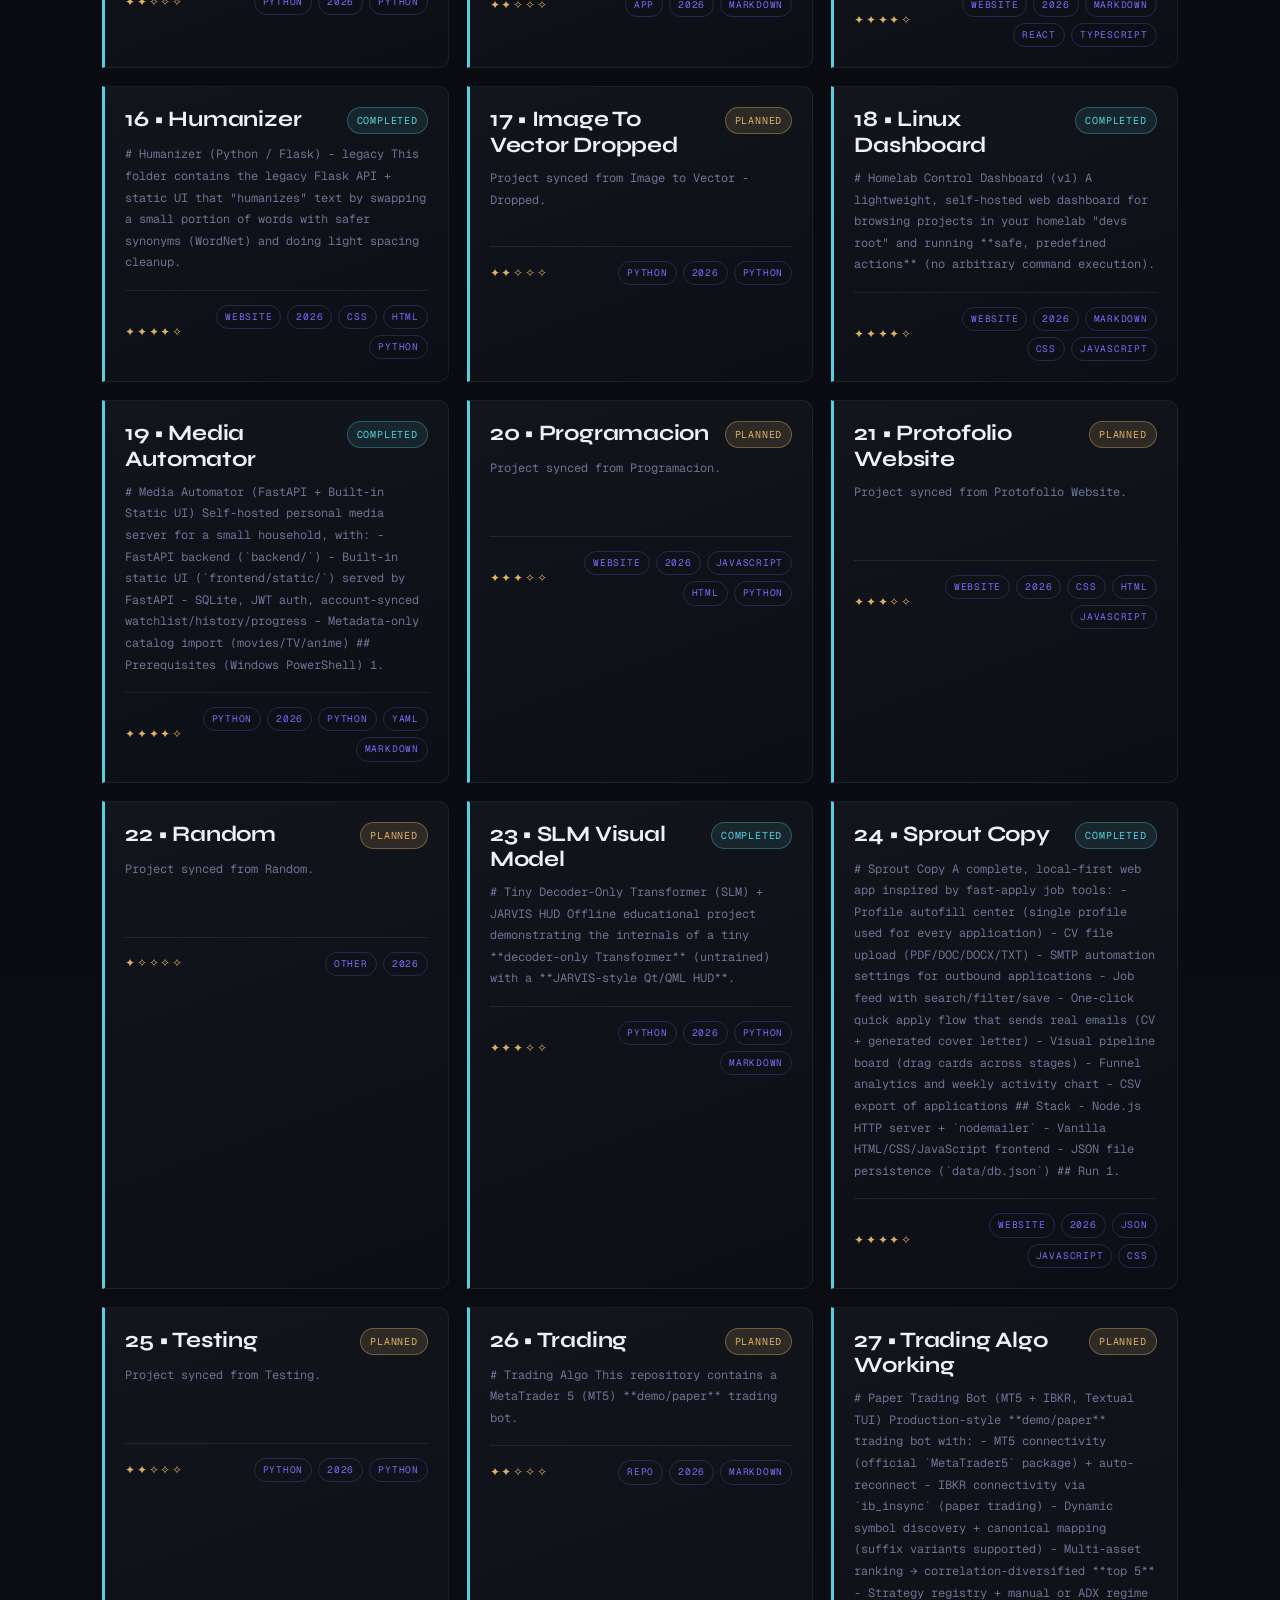
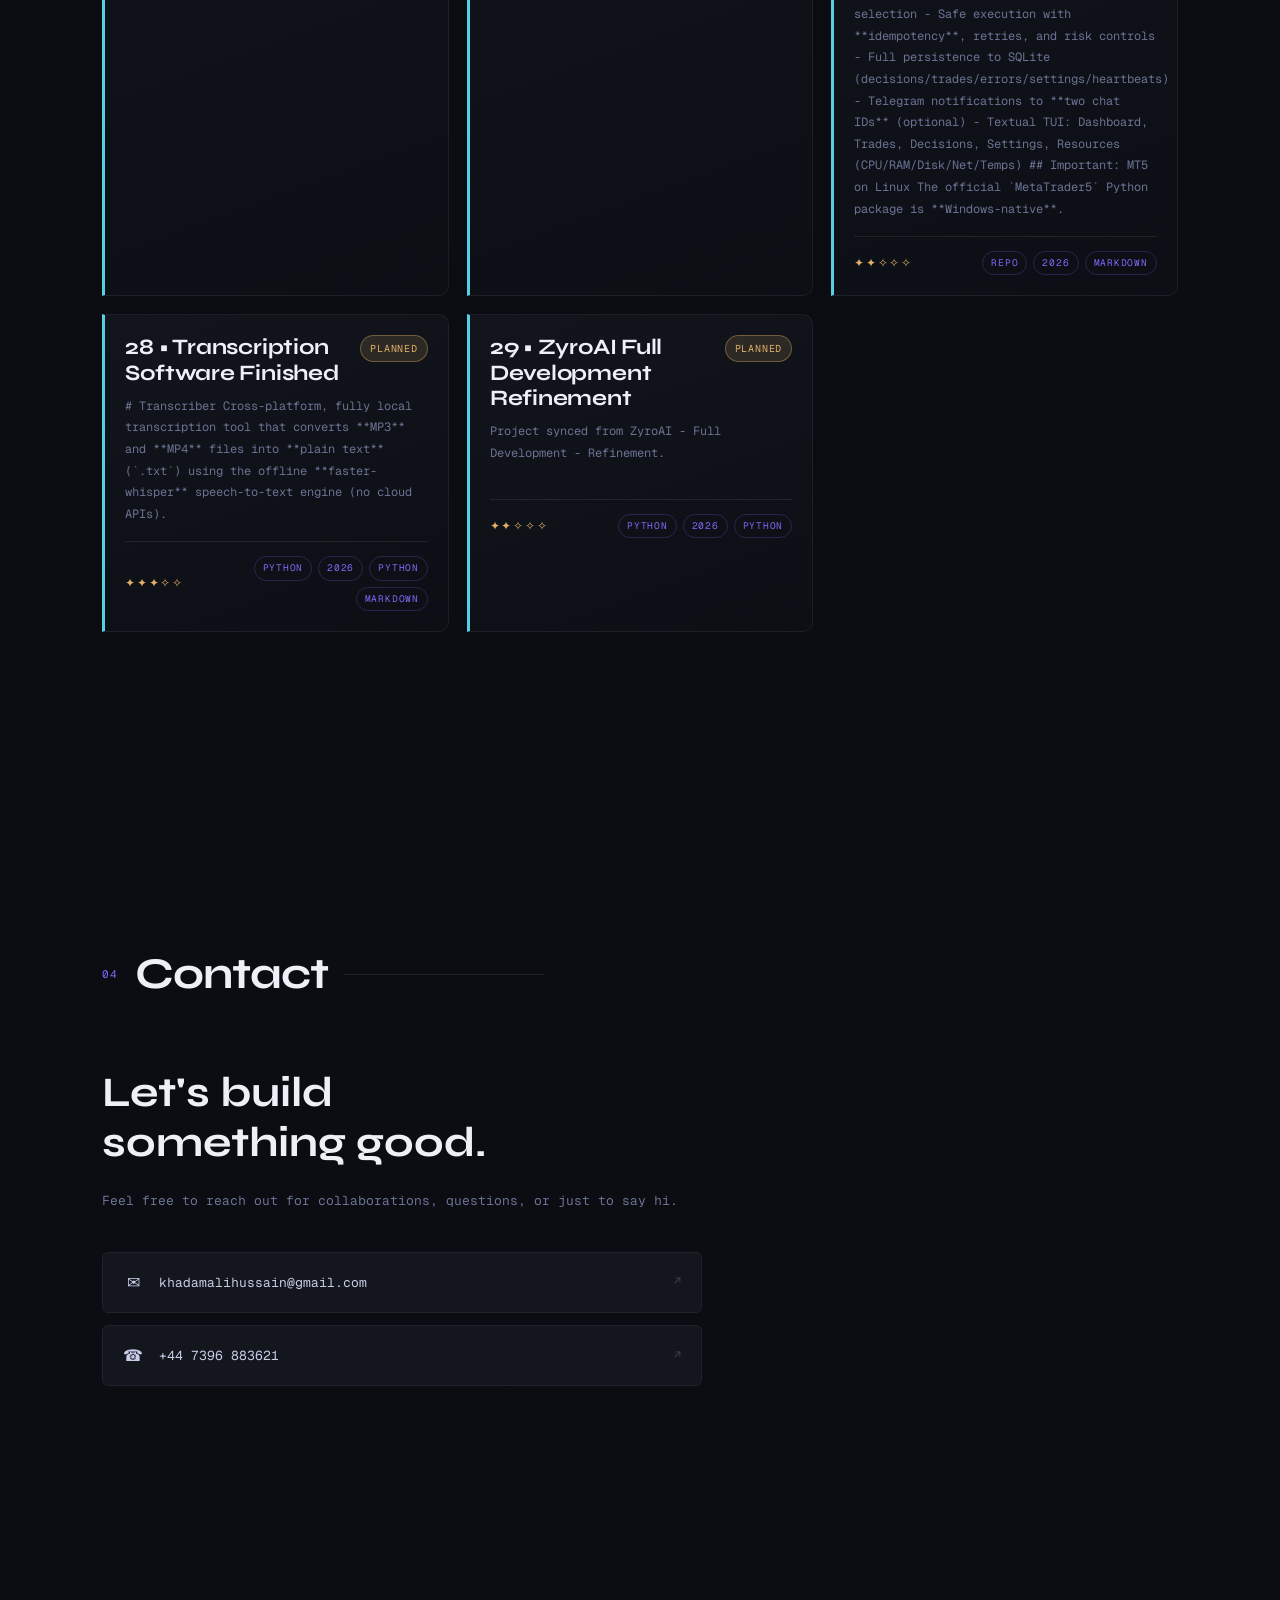
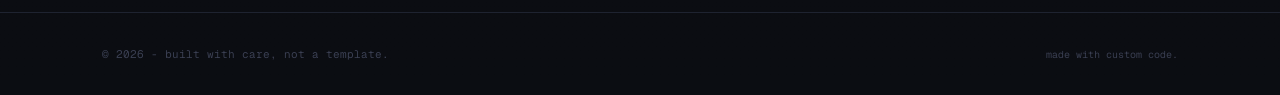
==== commit e9872ec6: ""arch"" ====
--- a/index.html
+++ b/index.html
@@ -69,7 +69,7 @@
         <br/>
         <span class="arch-badge" title="portfolio">
           <svg width="10" height="10" viewBox="0 0 500 500" fill="currentColor"><path d="M250 20 L480 450 H20 Z" opacity="0.9"/><path d="M250 100 L380 420 H120 Z" fill="var(--bg)"/></svg>
-          crafted with intent
+          i use arch btw
         </span>
       </div>
       <div class="hero-visual reveal">
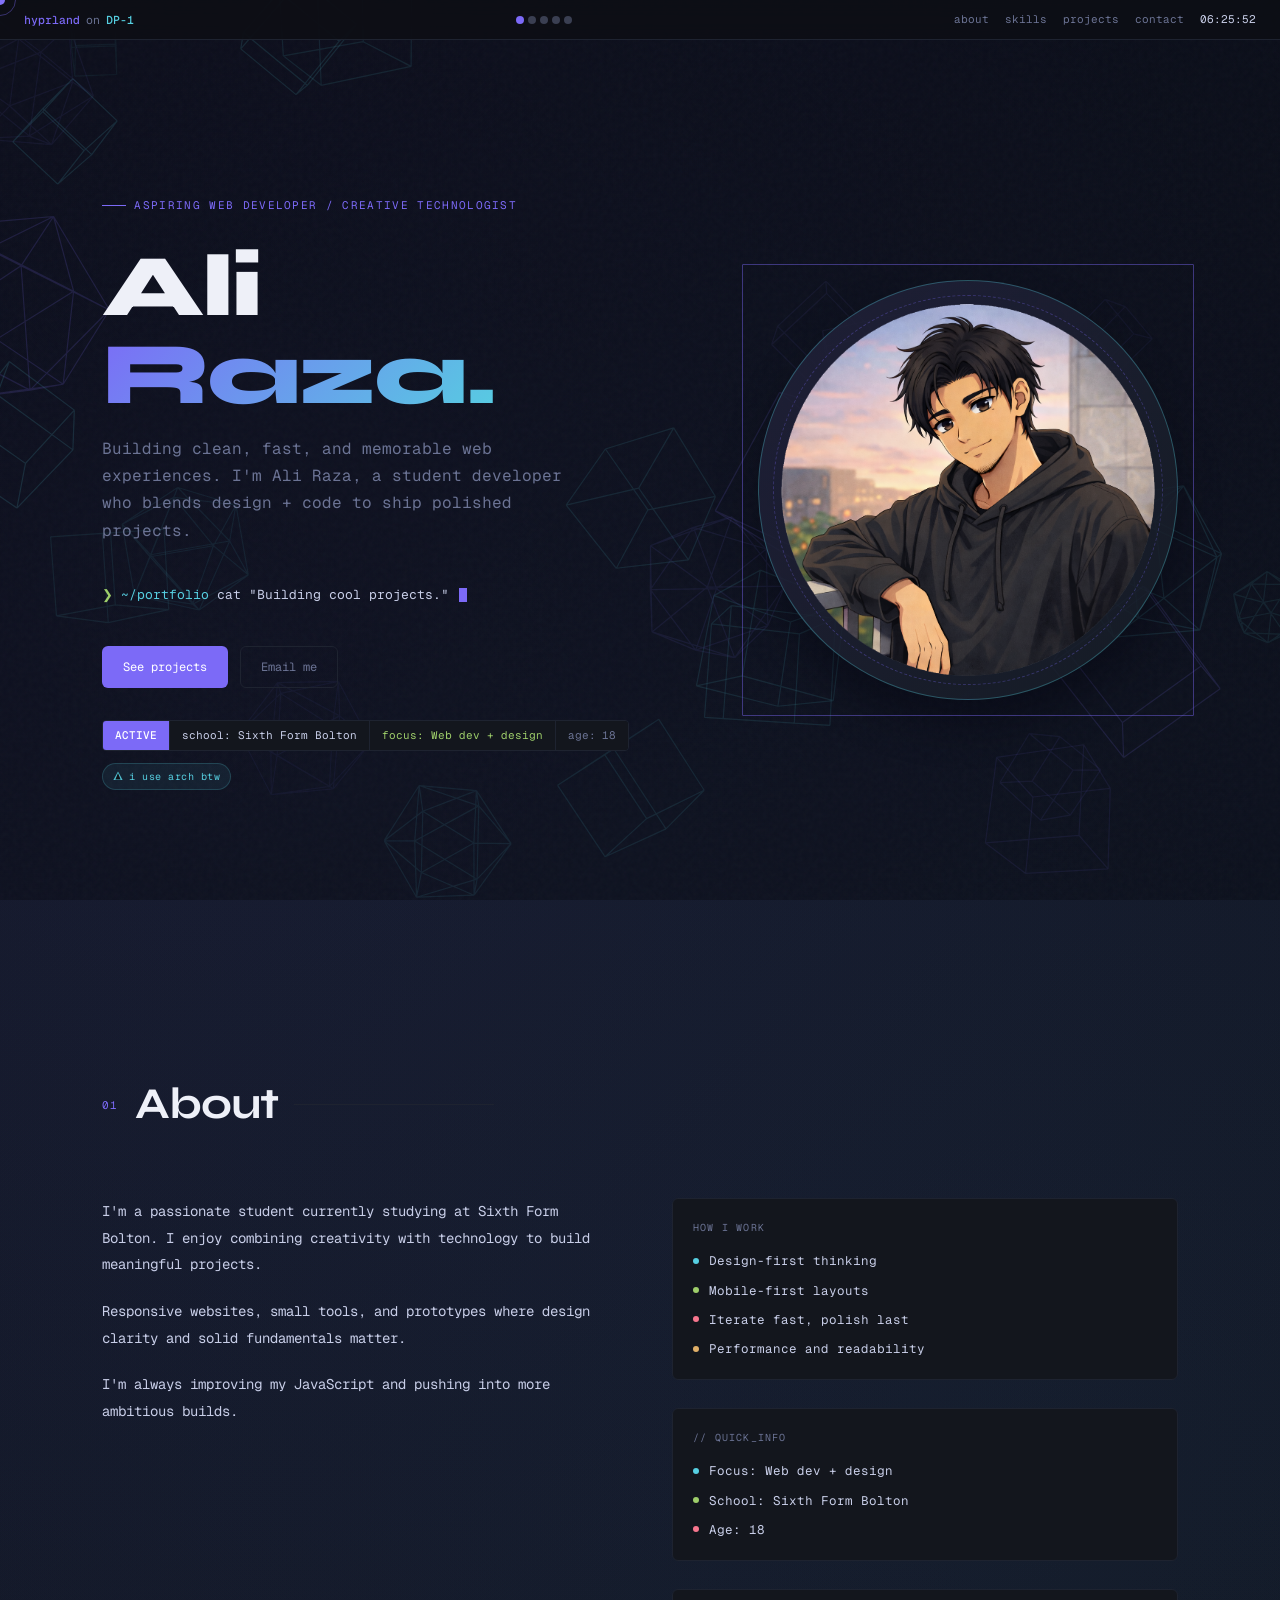
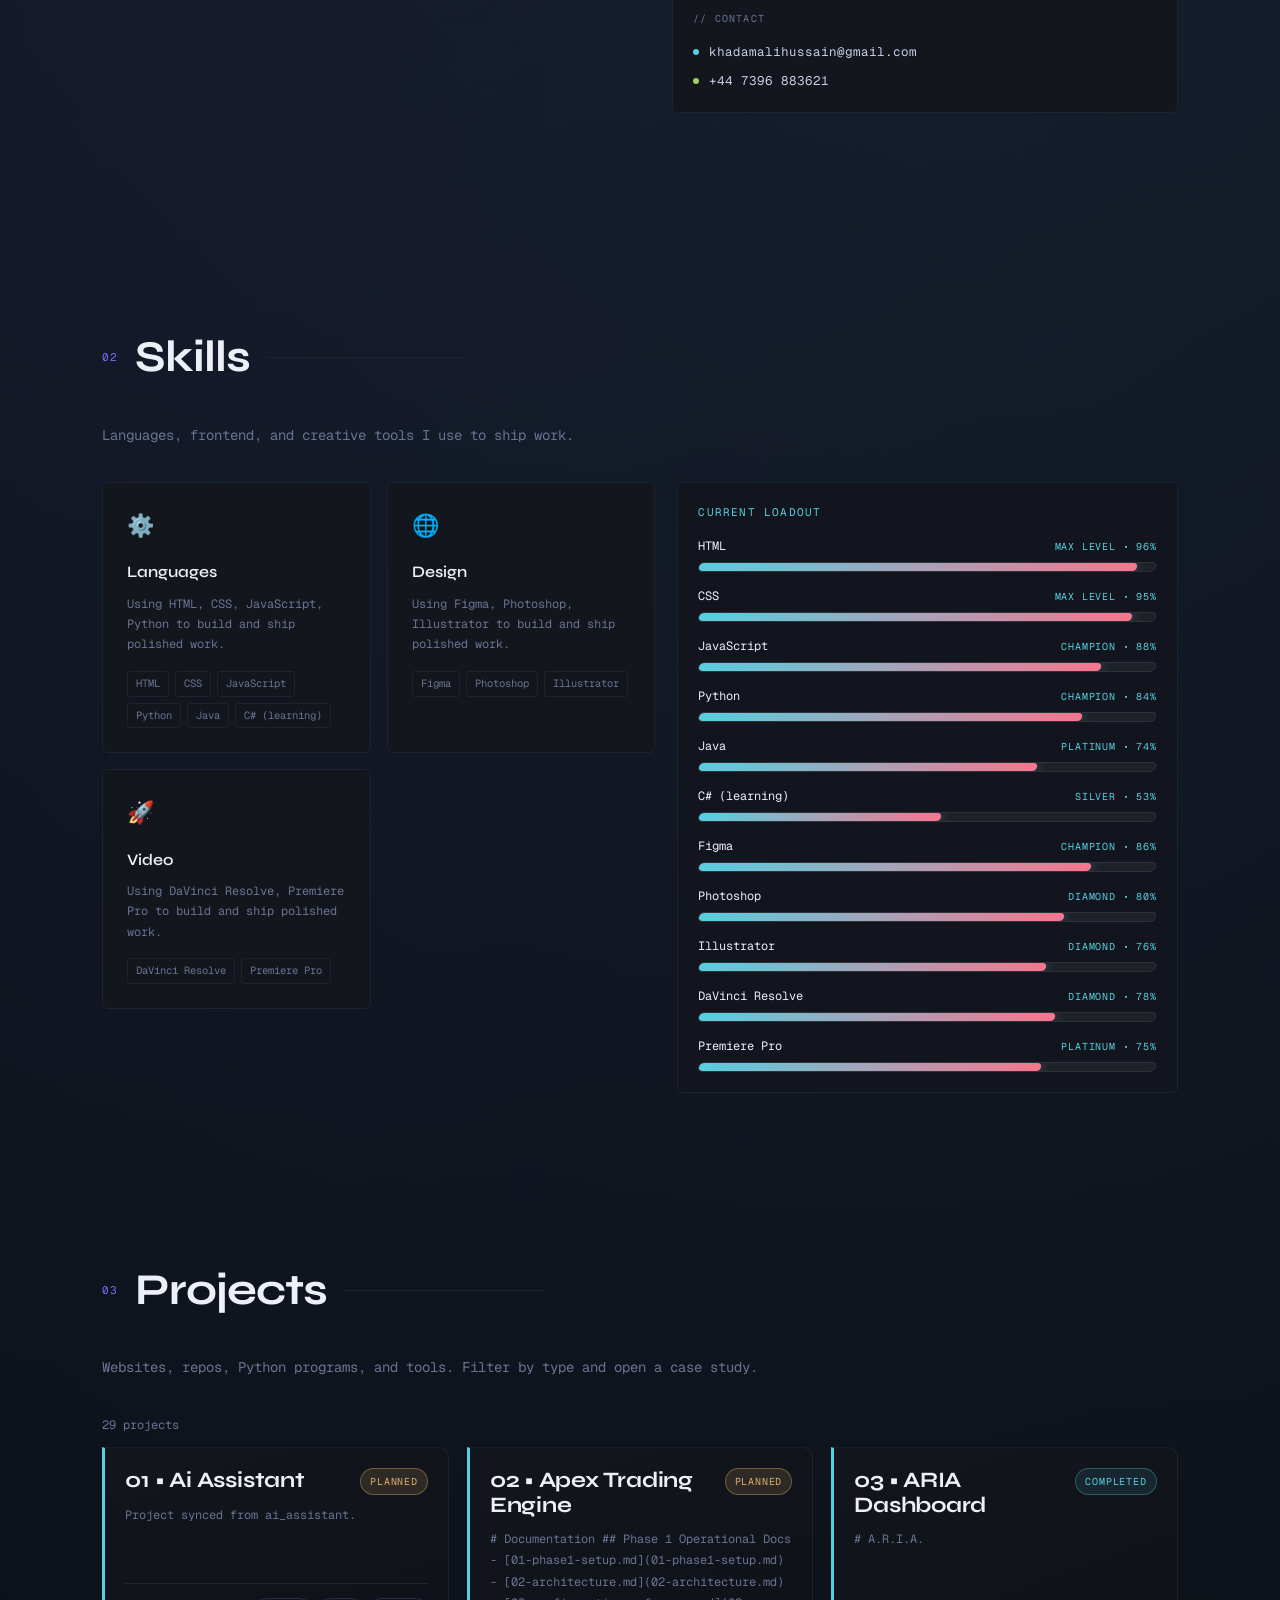
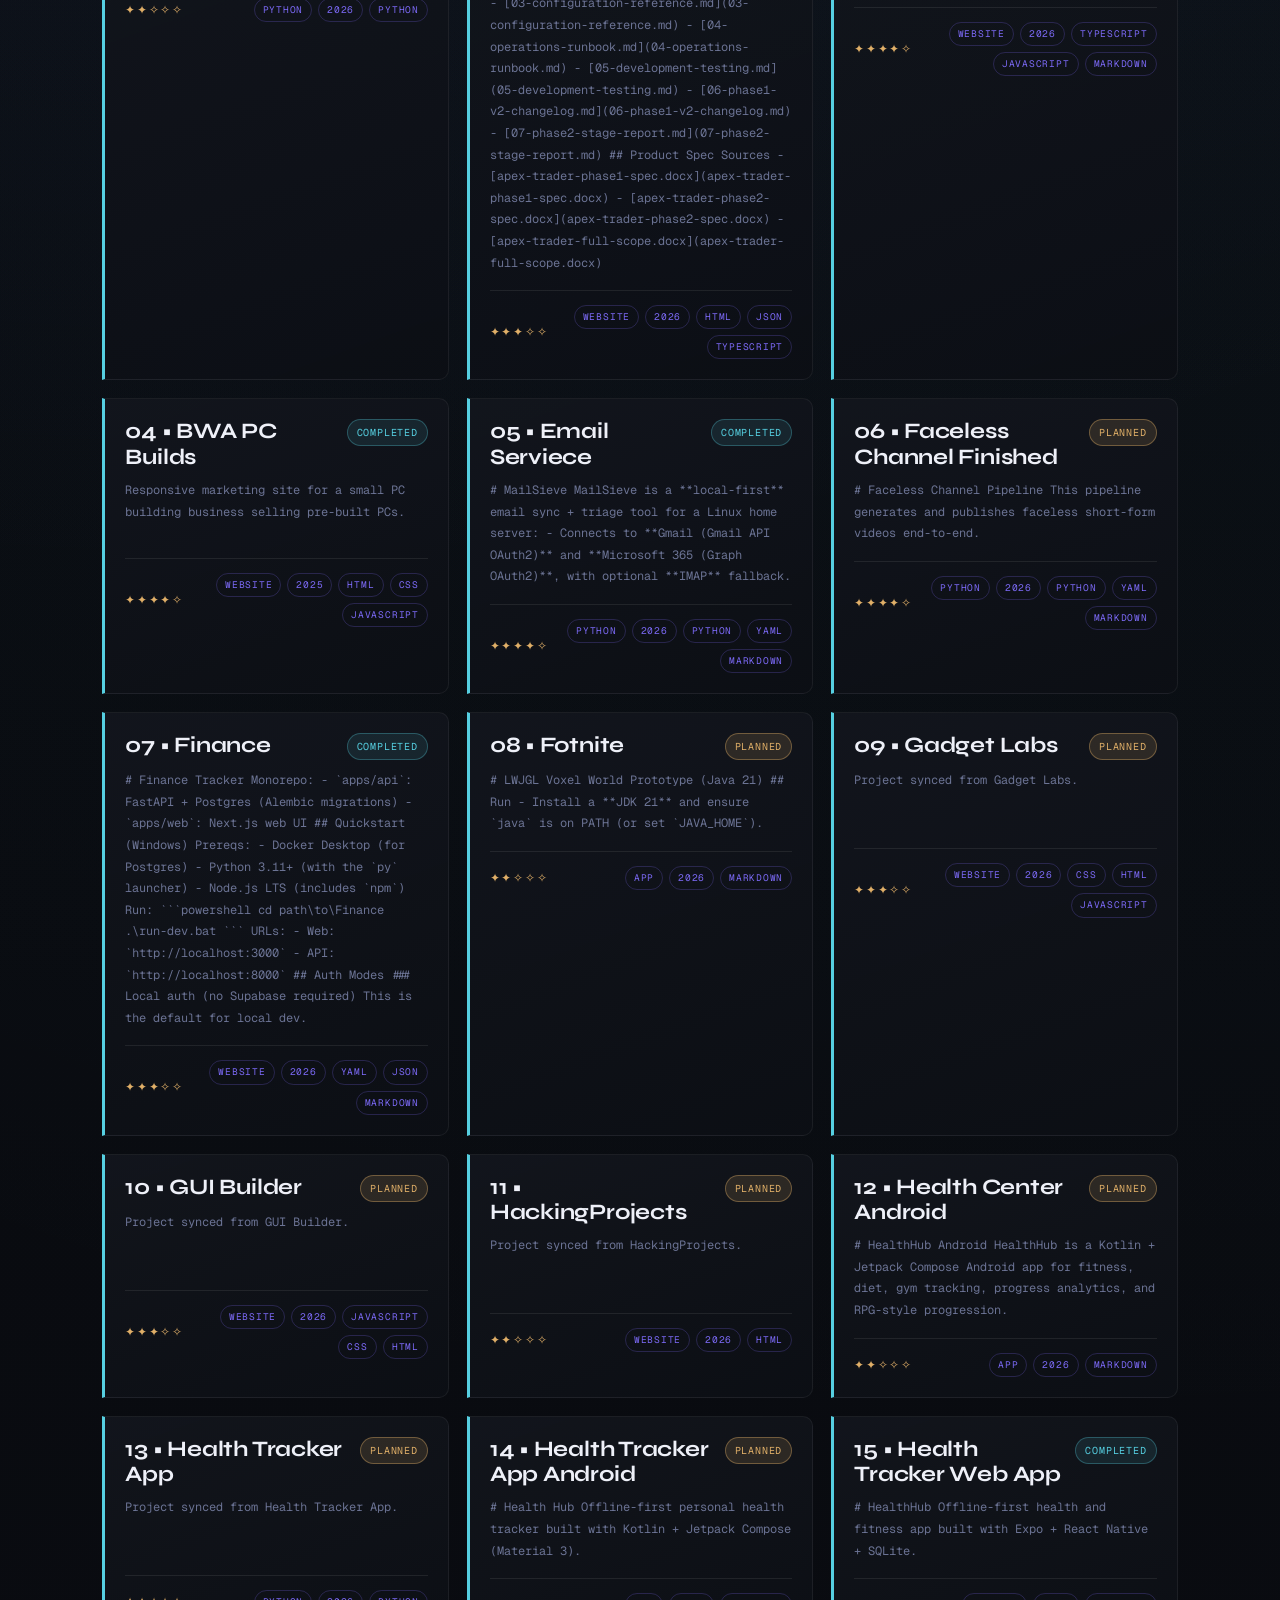
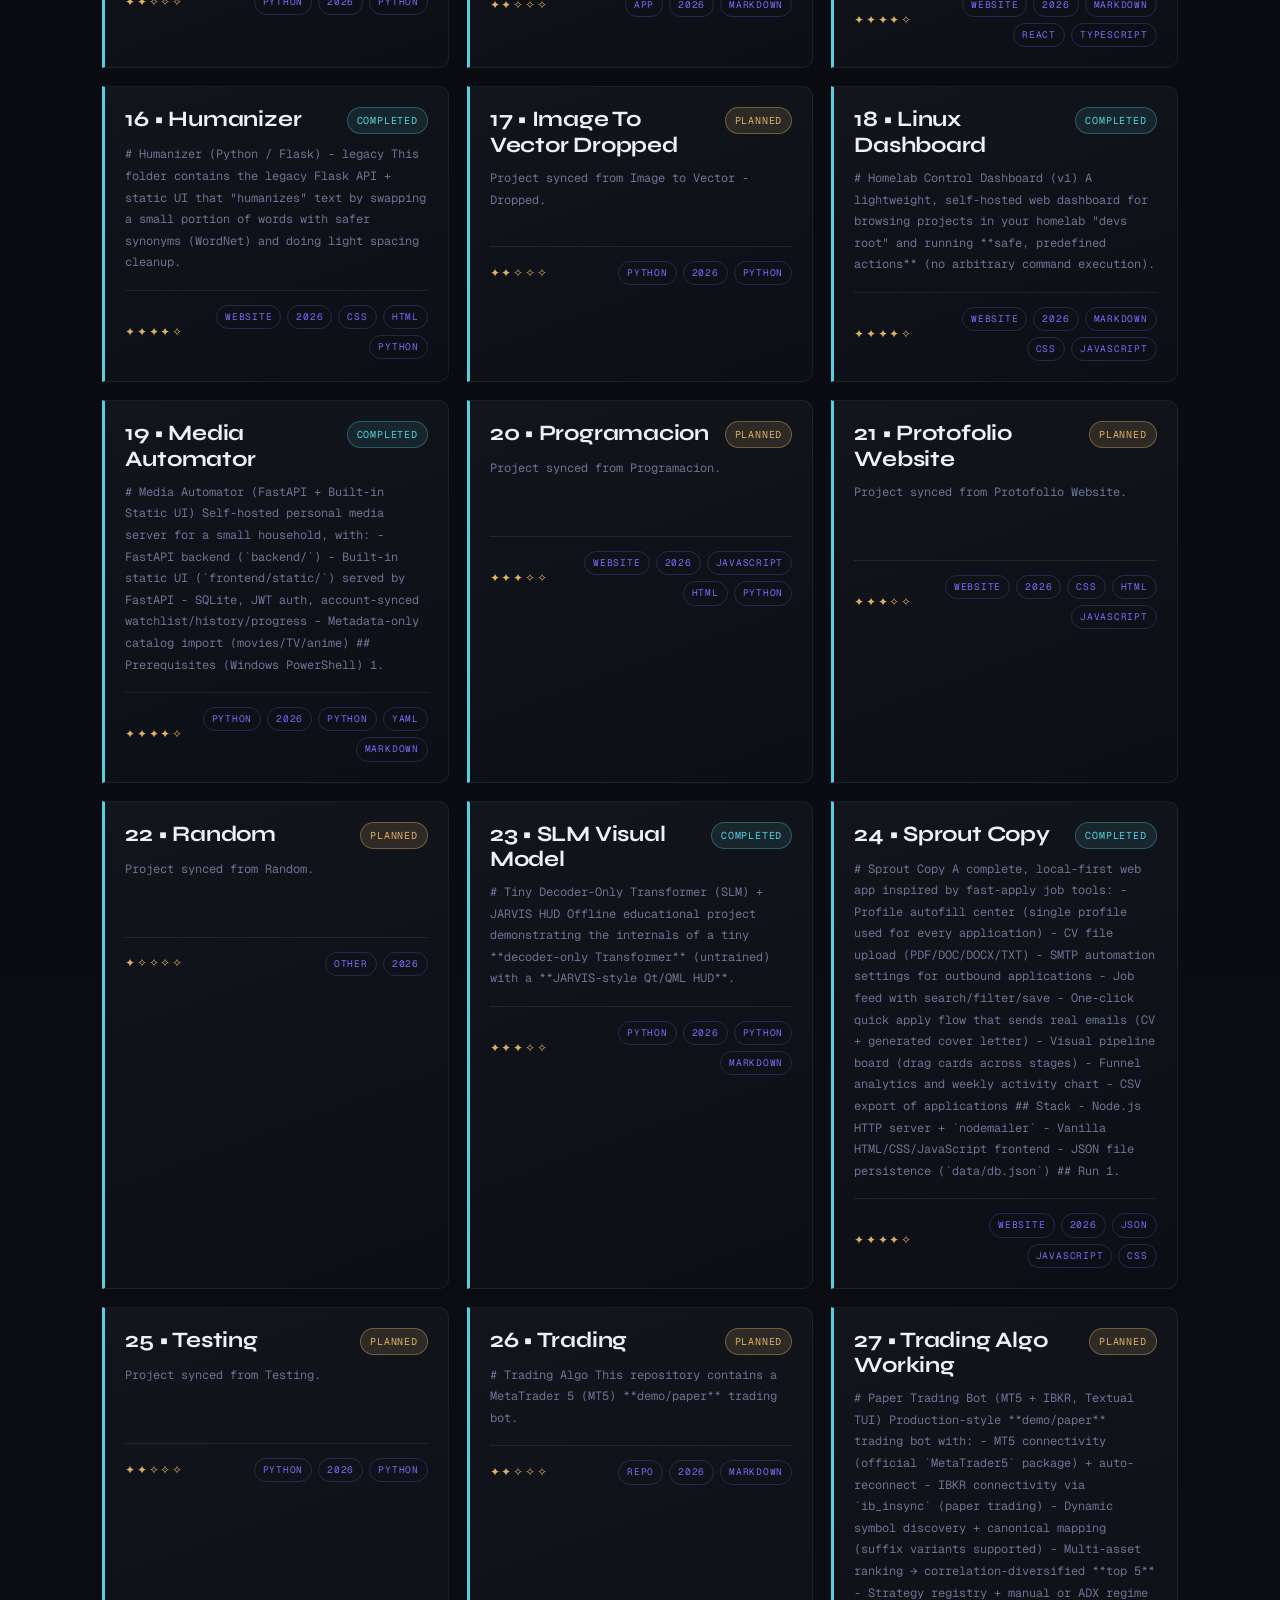
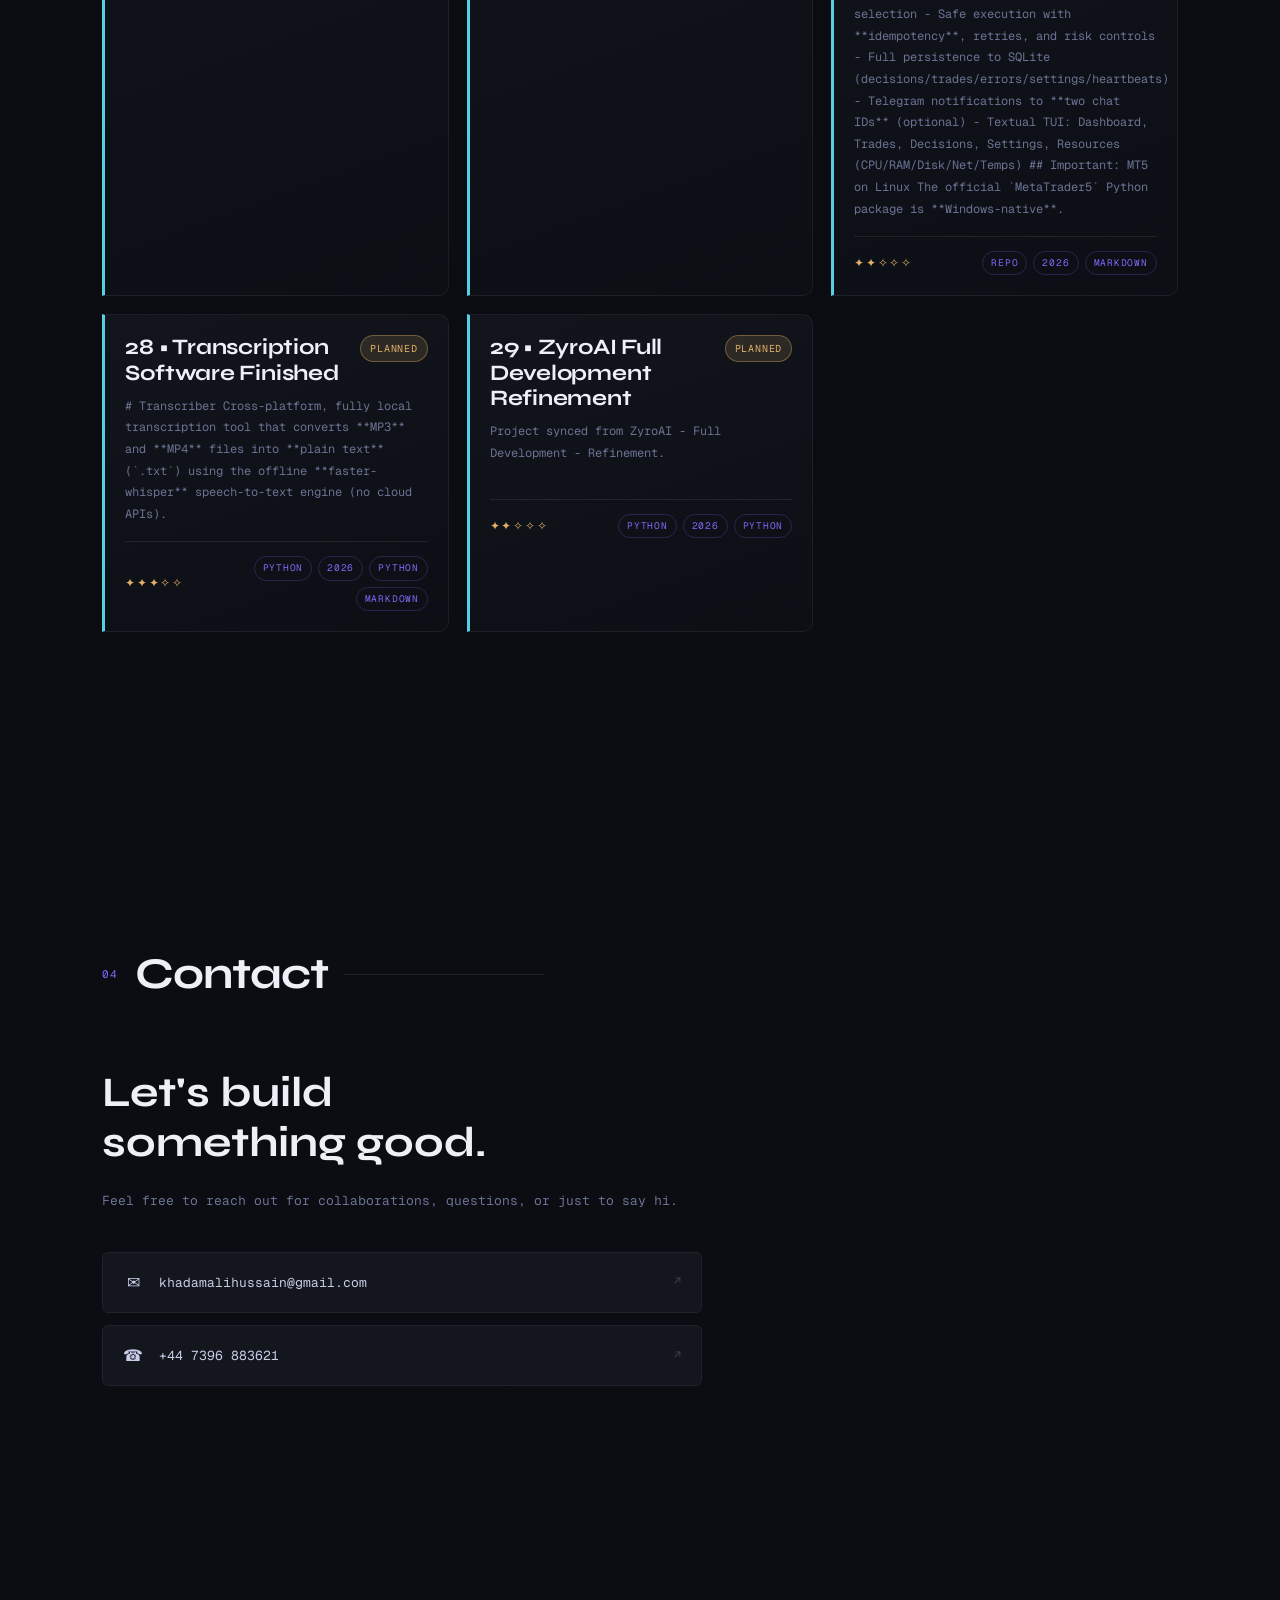
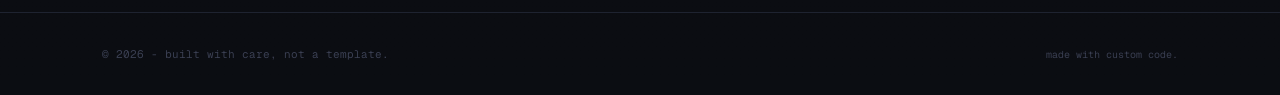
==== commit 50bf0656: ""Fixed up rings"" ====
--- a/index.html
+++ b/index.html
@@ -77,6 +77,7 @@
           <img id="hero-portrait" class="hero-portrait" alt="Hero illustration"  src="assets/AliRaza.png" />
         </div>
         <div class="hero-visual-ring"></div>
+        <div class="hero-visual-ring2"></div>
       </div>
     </div>
   </section>
--- a/style.css
+++ b/style.css
@@ -193,6 +193,17 @@
     animation: ringSpin 18s linear infinite;
     pointer-events: none;
   }
+    .hero-visual-ring2 {
+    position: absolute;
+    inset: -16px;
+    border-radius: 1px;
+    border: 1px solid rgba(124, 106, 247, 0.25);
+    transform-origin: center;
+    animation: ringSpin 18s linear infinite;
+    animation-delay: -2.25s;
+    pointer-events: none;
+  }
+
 
   .hero-tag {
     display: inline-flex; align-items: center; gap: 8px;
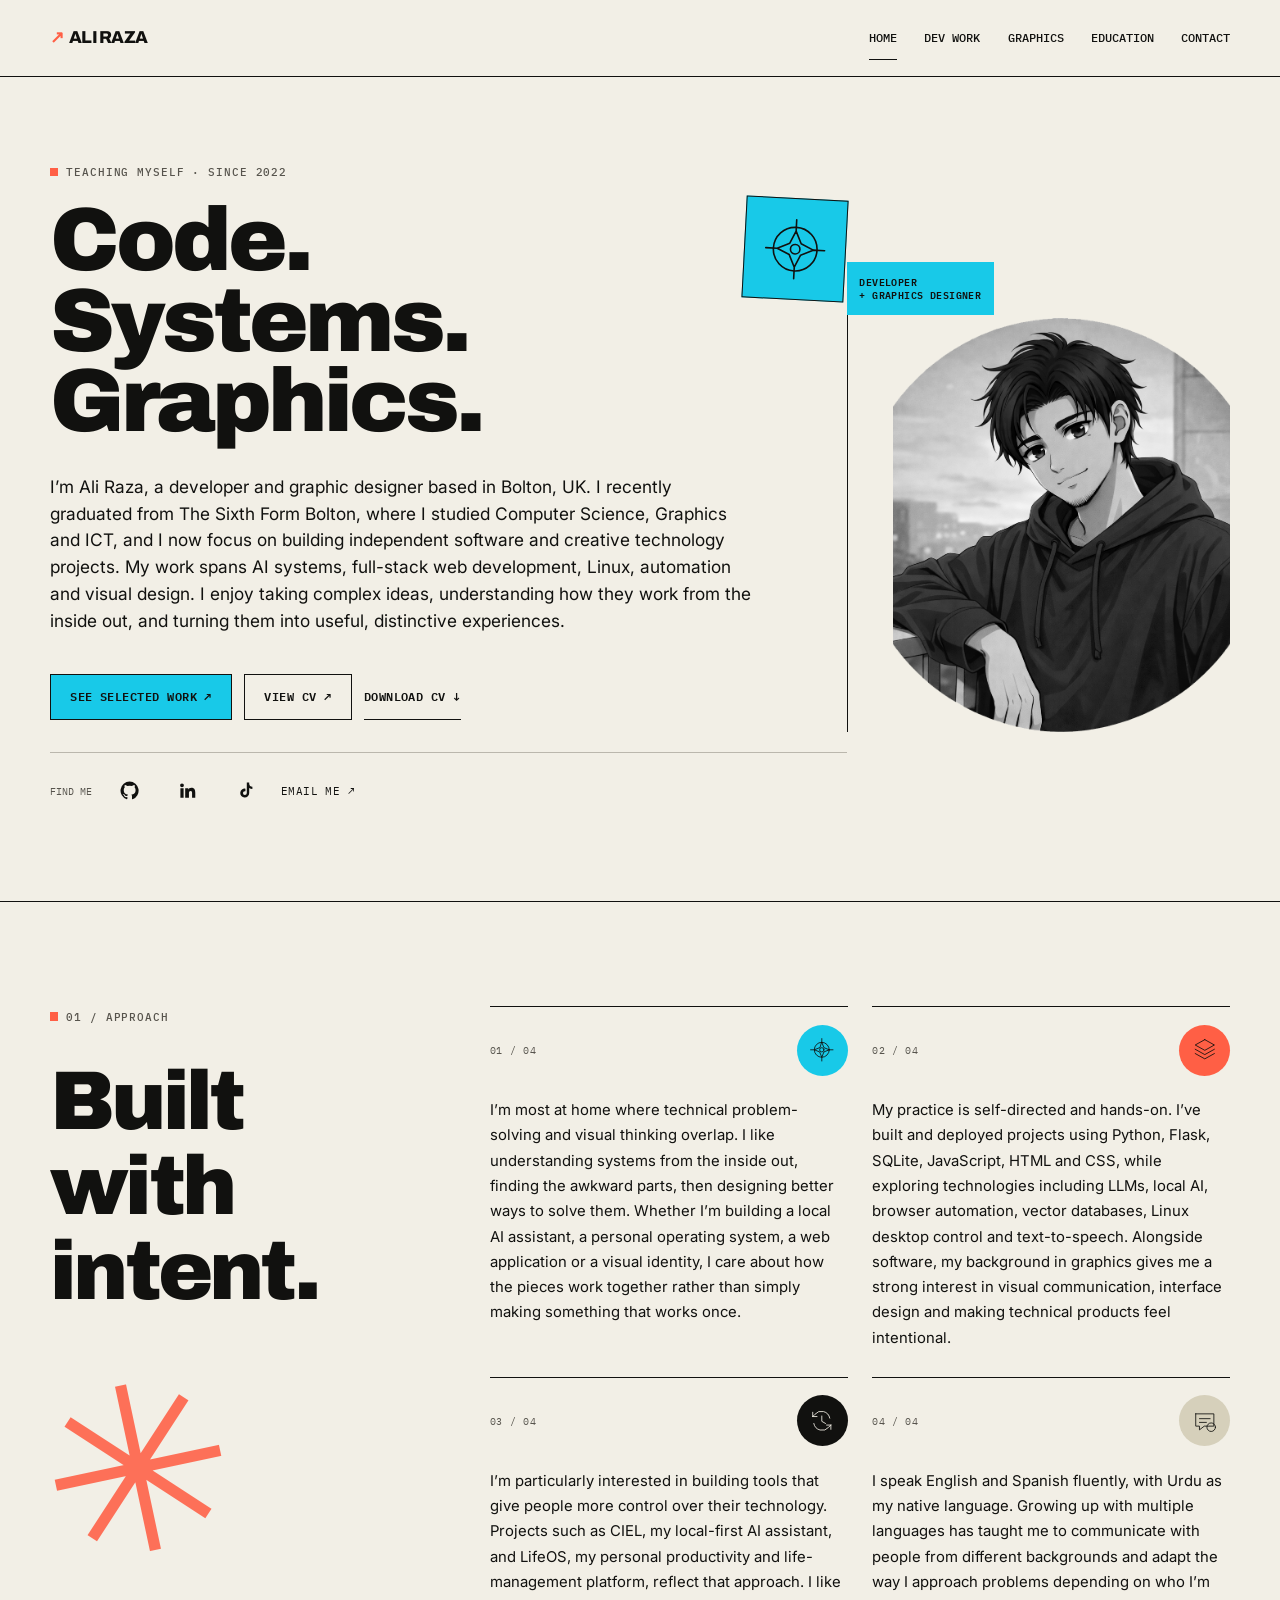
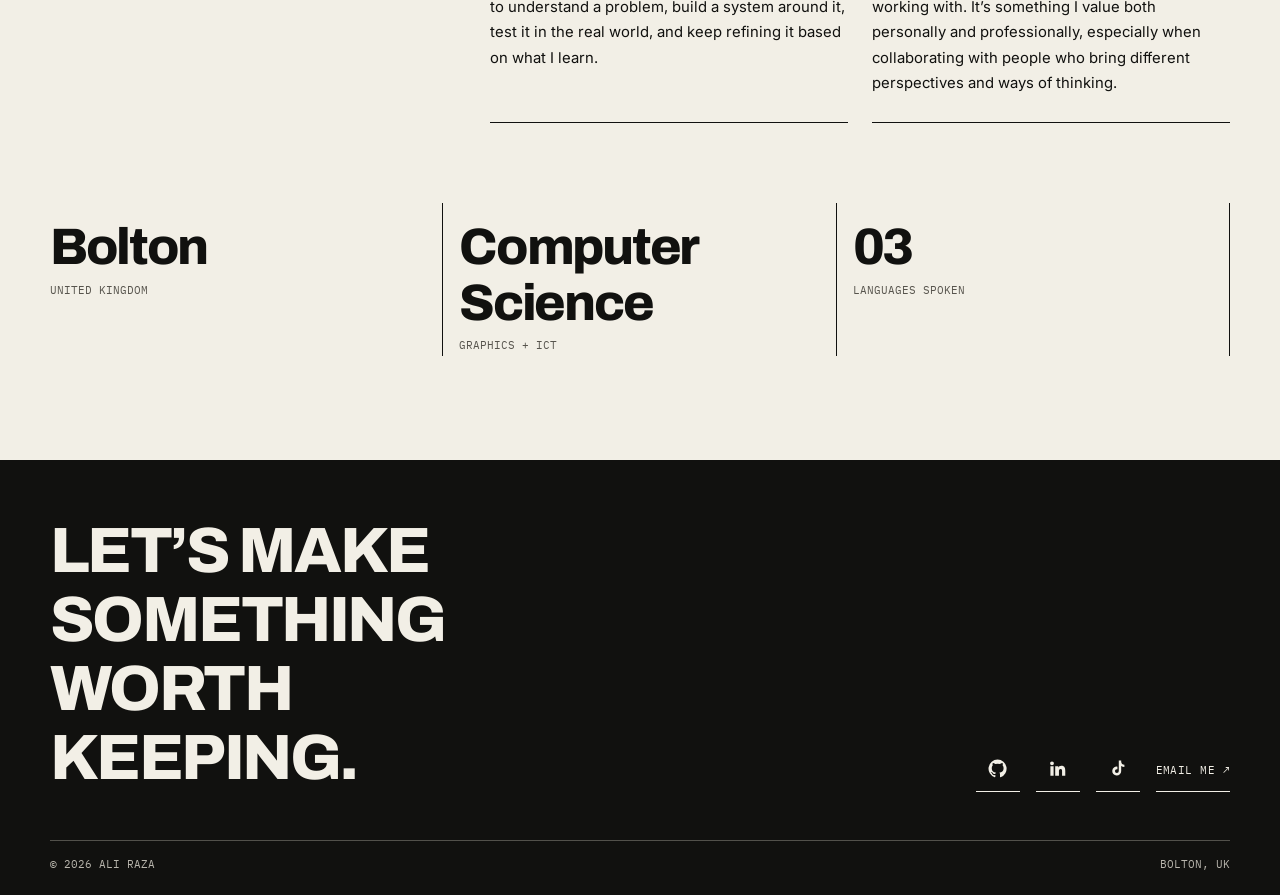
==== commit f3c6487e: "Fixed headings style and finished animations as well as some content" ====
--- a/index.html
+++ b/index.html
@@ -1,202 +1,120 @@
-﻿<!DOCTYPE html>
+<!doctype html>
 <html lang="en">
-<head>
-  <meta charset="UTF-8" />
-  <meta name="viewport" content="width=device-width, initial-scale=1.0" />
-  <title>~/portfolio</title>
-  <link rel="preconnect" href="https://fonts.googleapis.com" />
-  <link rel="preconnect" href="https://fonts.gstatic.com" crossorigin />
-  <link rel="stylesheet" href="style.css">
-  <link href="https://fonts.googleapis.com/css2?family=DM+Mono:ital,wght@0,300;0,400;0,500;1,300&family=Syne:wght@400;500;600;700;800&family=Geist+Mono:wght@300;400;500&display=swap" rel="stylesheet" />
-  
-</head>
-<body>
-
-  <div id="cursor"></div>
-  <div id="cursor-ring"></div>
-  <canvas id="shape-canvas" aria-hidden="true"></canvas>
-
-  <!-- Waybar -->
-  <nav class="waybar">
-    <div class="waybar-left">
-      <span>hyprland</span> on <span style="color:var(--accent2)">DP-1</span>
-    </div>
-    <div class="waybar-center">
-      <div class="waybar-ws active" data-sec="hero" title="~"></div>
-      <div class="waybar-ws" data-sec="about" title="about"></div>
-      <div class="waybar-ws" data-sec="skills" title="skills"></div>
-      <div class="waybar-ws" data-sec="projects" title="projects"></div>
-      <div class="waybar-ws" data-sec="contact" title="contact"></div>
-    </div>
-    <div class="waybar-right">
-      <a href="#about">about</a>
-      <a href="#skills">skills</a>
-      <a href="#projects">projects</a>
-      <a href="#contact">contact</a>
-      <span id="clock">00:00</span>
-    </div>
-  </nav>
-
-  <main>
-
-  <section class="hero" id="hero">
-    <div class="hero-layout">
-      <div class="hero-content">
-        <div class="hero-tag" id="hero-eyebrow">available for work &amp; collabs</div>
-        <h1 class="hero-name">
-          <span id="hero-name-line1">Ali</span><br/><span class="accent-word" id="hero-name-line2">Raza.</span>
-        </h1>
-        <p class="hero-sub">
-          <span id="hero-title">Building clean, fast, and memorable web experiences.</span>
-          <span id="hero-lede"> I build things for the web, design experiences, and polish every detail.</span>
-        </p>
-        <div class="hero-prompt">
-          <span class="prompt-symbol">❯</span>
-          <span class="prompt-path">~/portfolio</span>
-          <span class="prompt-cmd" id="hero-focus-cmd"> cat skills.txt</span>
-          <span class="cursor-blink"></span>
-        </div>
-        <div class="hero-ctas" id="hero-cta">
-          <a href="#projects" class="btn btn-primary">view projects ↓</a>
-          <a href="#contact" class="btn btn-ghost">get in touch</a>
-        </div>
-        <div class="statusline">
-          <div class="sl-seg sl-mode">ACTIVE</div>
-          <div class="sl-seg sl-file" id="hero-school-seg">school: Sixth Form Bolton</div>
-          <div class="sl-seg sl-git" id="hero-focus-seg">focus: web dev + design</div>
-          <div class="sl-seg sl-pos">age: <span id="age">18</span></div>
-        </div>
-        <br/>
-        <span class="arch-badge" title="portfolio">
-          <svg width="10" height="10" viewBox="0 0 500 500" fill="currentColor"><path d="M250 20 L480 450 H20 Z" opacity="0.9"/><path d="M250 100 L380 420 H120 Z" fill="var(--bg)"/></svg>
-          i use arch btw
-        </span>
-      </div>
-      <div class="hero-visual reveal">
-        <div class="hero-portrait-shell">
-          <img id="hero-portrait" class="hero-portrait" alt="Hero illustration"  src="assets/AliRaza.png" />
-        </div>
-        <div class="hero-visual-ring"></div>
-        <div class="hero-visual-ring2"></div>
-      </div>
-    </div>
-  </section>
-
-  <section id="about">
-    <div class="sec-head reveal">
-      <span class="sec-num">01</span>
-      <h2 class="sec-title" id="about-title">about_me</h2>
-      <div class="sec-line"></div>
-    </div>
-    <div class="about-grid">
-      <div class="about-text reveal">
-        <p id="about-intro">I am a student developer who blends creativity with practical engineering.</p>
-        <p id="about-what-p1">I build responsive websites, tools, and prototypes with clean design systems.</p>
-        <p id="about-what-p2" hidden></p>
-        <p id="about-what-muted">I am always improving my JavaScript fundamentals and shipping better projects.</p>
-      </div>
-      <div class="about-sidebar reveal">
-        <div class="info-block">
-          <div class="info-block-title" id="about-work-title">// how_i_work</div>
-          <div class="info-items" id="about-work-list"></div>
-        </div>
-        <div class="info-block">
-          <div class="info-block-title">// quick_info</div>
-          <div class="info-items" id="about-quick-list"></div>
-        </div>
-        <div class="info-block">
-          <div class="info-block-title">// contact</div>
-          <div class="info-items" id="about-contact-list"></div>
+  <head>
+    <meta charset="utf-8">
+    <meta name="viewport" content="width=device-width,initial-scale=1">
+    <meta name="description"
+      content="The independent practice of Ali Raza: code, systems and visual work.">
+    <meta name="theme-color" content="#f2efe6">
+    <link rel="canonical" href="https://ali-raza-h.github.io/Portfolio/">
+    <meta property="og:type" content="website">
+    <meta property="og:title" content="Ali Raza — Software & Graphic Design">
+    <meta property="og:description" content="Independent software, systems and visual work by Ali Raza.">
+    <meta property="og:url" content="https://ali-raza-h.github.io/Portfolio/">
+    <meta property="og:image" content="https://ali-raza-h.github.io/Portfolio/assets/social/og-home.png">
+    <meta property="og:image:width" content="1200">
+    <meta property="og:image:height" content="630">
+    <meta property="og:image:alt" content="Ali Raza portfolio — software, systems and graphic design.">
+    <meta name="twitter:card" content="summary_large_image">
+    <meta name="twitter:title" content="Ali Raza — Software & Graphic Design">
+    <meta name="twitter:description" content="Independent software, systems and visual work by Ali Raza.">
+    <meta name="twitter:image" content="https://ali-raza-h.github.io/Portfolio/assets/social/og-home.png">
+    <link rel="icon" type="image/svg+xml" href="assets/icons/favicon.svg">
+    <link rel="icon" type="image/png" sizes="32x32" href="assets/icons/favicon-32.png">
+    <link rel="apple-touch-icon" href="assets/icons/apple-touch-icon.png">
+    <link rel="preconnect" href="https://fonts.googleapis.com">
+    <link rel="preconnect" href="https://fonts.gstatic.com" crossorigin>
+    <link
+      href="https://fonts.googleapis.com/css2?family=Archivo:wght@600;700;800;900&family=IBM+Plex+Mono:wght@400;500;600&family=Inter:wght@400;500;600&display=swap"
+      rel="stylesheet">
+    <link rel="stylesheet" href="css/global.css">
+    <link rel="stylesheet" href="css/portfolio.css">
+    <link rel="stylesheet" href="css/custom.css">
+    <script src="js/nav.js" defer></script>
+    <script src="js/site.js" defer></script>
+  </head>
+  <body data-page="home">
+    <a class="skip-link" href="#main-content">Skip to content</a>
+    <nav class="site-nav" aria-label="Primary navigation">
+      <div
+        class="page nav-inner">
+        <a class="brand" href="index.html" data-name>Ali Raza</a>
+        <button class="hamburger" type="button"
+          aria-label="Open navigation menu" aria-expanded="false"
+          aria-controls="site-nav-links">
+          <span>
+          </span>
+        </button>
+        <div class="nav-links" id="site-nav-links">
+          <a href="index.html" aria-current="page">Home</a>
+          <a href="projects.html">Dev Work</a>
+          <a href="graphics.html">Graphics</a>
+          <a href="skills.html">Education</a>
+          <a href="contact.html">Contact</a>
         </div>
       </div>
-    </div>
-  </section>
-
-  <section id="skills">
-    <div class="sec-head reveal">
-      <span class="sec-num">02</span>
-      <h2 class="sec-title" id="skills-title">skills.txt</h2>
-      <div class="sec-line"></div>
-    </div>
-    <p class="section-intro reveal" id="skills-intro">Languages, frontend, and creative tools I use to ship work.</p>
-    <div class="skills-layout">
-      <div class="skills-groups" id="skills-groups">
-        <div class="skill-card reveal">
-          <div class="skill-icon">⚙️</div>
-          <div class="skill-title">Skills loading</div>
-          <div class="skill-desc">Reading skill groups from content.json.</div>
-          <div class="skill-tags">
-            <span class="tag">HTML</span>
-            <span class="tag">CSS</span>
+    </nav>
+    <main id="main-content" tabindex="-1">
+      <header class="home-hero page">
+        <div class="hero-copy">
+          <p class="eyebrow" data-home-kicker></p>
+          <div class="hero-heading hero-heading-home">
+            <h1 data-home-title></h1>
+            <span class="hero-icon" aria-hidden="true">
+              <svg viewBox="0 0 72 72" fill="none">
+                <circle cx="36" cy="36" r="23" />
+                <circle cx="36" cy="36" r="5" />
+                <path d="M36 5v12m0 38v12M5 36h12m38 0h12M36 17l6 13 13 6-13 6-6 13-6-13-13-6 13-6z" />
+              </svg>
+            </span>
+          </div>
+          <p class="hero-intro" data-home-intro></p>
+          <div
+            class="hero-actions">
+            <a class="button acid" href="projects.html">See selected work ↗</a>
+            <a class="button" data-cv-view target="_blank"
+              rel="noopener" aria-label="View CV (opens in a new tab)">View CV ↗</a>
+            <a class="text-link" data-cv-download>Download CV ↓</a>
+          </div>
+          <div
+            class="hero-socials">
+            <span>Find me</span>
+            <div data-socials></div>
           </div>
         </div>
+        <figure
+          class="portrait-wrap">
+          <span class="portrait-note">DEVELOPER<br>+ GRAPHICS DESIGNER</span>
+          <img data-portrait alt="Portrait of Ali Raza" width="800" height="1000" fetchpriority="high" decoding="async">
+        </figure>
+      </header>
+      <section class="section about-section">
+        <div class="page">
+          <div class="about-layout">
+            <div class="about-heading">
+              <p class="eyebrow">01 / Approach</p>
+              <h2 data-home-about-title></h2>
+              <span class="about-heading-mark" aria-hidden="true">✳</span>
+            </div>
+            <div class="about-copy" data-home-about></div>
+          </div>
+          <div class="facts" data-facts></div>
+        </div>
+      </section>
+    </main>
+    <footer class="site-footer">
+      <div class="page">
+        <div class="footer-top">
+          <p class="footer-title">Let’s make something worth keeping.</p>
+          <div data-socials></div>
+        </div>
+        <div
+          class="footer-bottom">
+          <span>© 2026 <span data-name>Ali Raza</span>
+          </span>
+          <span>Bolton, UK</span>
+        </div>
       </div>
-      <div class="skills-bars reveal" id="skills-bars">
-        <div class="skills-bars-title">Current loadout</div>
-        <div class="skills-bars-empty">Skill bars will appear here once content is loaded.</div>
-      </div>
-    </div>
-  </section>
-
-  <section id="projects">
-    <div class="sec-head reveal">
-      <span class="sec-num">03</span>
-      <h2 class="sec-title" id="projects-title">projects/</h2>
-      <div class="sec-line"></div>
-    </div>
-    <p class="section-intro reveal" id="projects-intro">Projects synced from your development workspace.</p>
-    <div id="projects-hint" class="reveal"></div>
-    <div class="projects-list" id="projects-list"></div>
-  </section>
-
-  <section id="contact">
-    <div class="sec-head reveal">
-      <span class="sec-num">04</span>
-      <h2 class="sec-title" id="contact-title">contact.sh</h2>
-      <div class="sec-line"></div>
-    </div>
-    <div class="contact-inner reveal">
-      <h3 class="contact-lead" id="contact-lead">Let's build<br/>something good.</h3>
-      <p class="contact-sub" id="contact-intro">Feel free to reach out for collaborations, questions, or just to say hi.</p>
-      <div class="contact-links" id="contact-links">
-        <a href="mailto:khadamalihussain@gmail.com" class="contact-link">
-          <span class="contact-link-icon">✉</span>
-          <span class="contact-link-label">khadamalihussain@gmail.com</span>
-          <span class="contact-link-arrow">↗</span>
-        </a>
-        <a href="tel:+447396883621" class="contact-link">
-          <span class="contact-link-icon">☎</span>
-          <span class="contact-link-label">+44 7396 883621</span>
-          <span class="contact-link-arrow">↗</span>
-        </a>
-      </div>
-    </div>
-  </section>
-
-</main>
-
-<div id="project-modal" class="project-modal" aria-hidden="true">
-  <div class="project-modal-overlay" data-modal-close></div>
-  <div class="project-modal-dialog" role="dialog" aria-modal="true" aria-labelledby="modal-title" tabindex="-1">
-    <button class="project-modal-close" type="button" aria-label="Close details" data-modal-close>x</button>
-    <div class="project-modal-body">
-      <div class="project-modal-type" id="modal-type">project</div>
-      <h3 class="project-modal-title" id="modal-title">Project</h3>
-      <div class="project-modal-meta" id="modal-meta"></div>
-      <p class="project-modal-summary" id="modal-summary"></p>
-      <div class="project-modal-links" id="modal-links"></div>
-      <div class="project-modal-sections" id="modal-sections"></div>
-      <div class="project-modal-gallery" id="modal-gallery"></div>
-    </div>
-  </div>
-</div>
-
-<footer>
-  <span>&copy; <span id="year"></span> - built with care, not a template.</span>
-  <span class="footer-easter" title="you found it">made with custom code.</span>
-</footer>
-
-<script src="script.js" defer></script>
-
-</body>
+    </footer>
+  </body>
 </html>
--- a/css/global.css
+++ b/css/global.css
@@ -0,0 +1,284 @@
+@import url("reset.css");
+@import url("project-links.css");
+@import url("timeline-motion.css");
+:root {
+  --ink: #11110f;
+  --paper: #f2efe6;
+  --soft: #d8d4ca;
+  --line: #bbb7ad;
+  --electric: #18c9e8;
+  --coral: #ff5f45;
+  --coral-ink: #a52e1d;
+  --muted: #67645d;
+  --display: "Archivo",Arial,sans-serif;
+  --body: "Inter",Arial,sans-serif;
+  --mono: "IBM Plex Mono",monospace;
+  --motion-fast: 180ms;
+  --motion-standard: 280ms;
+  --motion-reveal: 650ms;
+  --motion-ease: cubic-bezier(.2,.7,.2,1);
+  --page: min(1180px,calc(100% - 48px));
+}
+html {
+  background: var(--paper);
+}
+body {
+  background: var(--paper);
+  color: var(--ink);
+  font: 16px/1.55 var(--body);
+}
+a {
+  transition: color var(--motion-fast) ease,
+    background-color var(--motion-fast) ease,
+    border-color var(--motion-fast) ease;
+}
+::selection {
+  background: var(--electric);
+  color: var(--ink);
+}
+.page {
+  margin-inline: auto;
+  width: var(--page);
+}
+.site-nav {
+  border-bottom: 1px solid var(--ink);
+}
+.skip-link {
+  background: var(--ink);
+  color: var(--paper);
+  font: 600 .75rem var(--mono);
+  left: 1rem;
+  padding: .8rem 1rem;
+  position: fixed;
+  text-transform: uppercase;
+  top: 1rem;
+  transform: translateY(-200%);
+  z-index: 20;
+}
+.skip-link:focus-visible {
+  transform: translateY(0);
+}
+.nav-inner {
+  align-items: center;
+  display: flex;
+  justify-content: space-between;
+  min-height: 76px;
+}
+.brand {
+  font: 800 1.08rem/1 var(--display);
+  letter-spacing: -.04em;
+  text-transform: uppercase;
+}
+.brand::before {
+  color: var(--coral);
+  content: "↗";
+  margin-right: .35rem;
+}
+.nav-links {
+  display: flex;
+  gap: 1.7rem;
+  font: 500 .75rem/1 var(--mono);
+  text-transform: uppercase;
+}
+.nav-links a {
+  align-items: center;
+  border-bottom: 1px solid transparent;
+  display: inline-flex;
+  min-height: 44px;
+  padding: .38rem 0;
+}
+.nav-links a:hover,
+.nav-links a[aria-current="page"] {
+  border-color: var(--ink);
+}
+.hamburger {
+  display: none;
+}
+.nav-progress {
+  display: none;
+}
+.eyebrow,
+.section-label {
+  color: #57544d;
+  font: 500 .69rem/1.2 var(--mono);
+  letter-spacing: .08em;
+  text-transform: uppercase;
+}
+.eyebrow::before,
+.section-label::before {
+  background: var(--coral);
+  content: "";
+  display: inline-block;
+  height: .52rem;
+  margin-right: .5rem;
+  width: .52rem;
+}
+.button,
+.text-link {
+  align-items: center;
+  min-height: 44px;
+  border: 1px solid var(--ink);
+  display: inline-flex;
+  font: 600 .72rem/1 var(--mono);
+  letter-spacing: .04em;
+  padding: 1rem 1.2rem;
+  text-transform: uppercase;
+}
+.button:hover {
+  background: var(--ink);
+  color: var(--paper);
+}
+.button.acid {
+  background: var(--electric);
+}
+.button.acid:hover {
+  background: var(--coral);
+  color: var(--ink);
+}
+.text-link {
+  border-width: 0 0 1px;
+  padding: .2rem 0;
+}
+.text-link:hover {
+  color: var(--coral-ink);
+}
+.section {
+  border-top: 1px solid var(--ink);
+  padding: 6.5rem 0;
+}
+.section-head {
+  /*display: flex;*/
+  justify-content: space-between;
+  margin-bottom: 3.5rem;
+}
+.section-head h2 {
+  font: 800 clamp(2rem,4vw,4rem)/.95 var(--display);
+  letter-spacing: -.07em;
+  max-width: 12ch;
+  margin: 1.2rem 0 2rem
+}
+.site-footer {
+  background: var(--ink);
+  color: var(--paper);
+  padding: 3.5rem 0 1.5rem;
+}
+.footer-top {
+  align-items: end;
+  border-bottom: 1px solid #52514b;
+  display: flex;
+  justify-content: space-between;
+  padding-bottom: 3rem;
+}
+.footer-title {
+  font: 800 clamp(2rem,5vw,4.5rem)/.86 var(--display);
+  letter-spacing: -.07em;
+  max-width: 10ch;
+  text-transform: uppercase;
+}
+.footer-bottom {
+  color: #b9b6ad;
+  display: flex;
+  font: .68rem var(--mono);
+  justify-content: space-between;
+  padding-top: 1rem;
+  text-transform: uppercase;
+}
+[data-socials] {
+  display: flex;
+  flex-wrap: wrap;
+  gap: 1rem;
+}
+[data-socials] a,
+[data-socials] .social-placeholder {
+  align-items: center;
+  border-bottom: 1px solid currentColor;
+  display: inline-flex;
+  justify-content: center;
+  min-height: 44px;
+  min-width: 44px;
+  font: .7rem var(--mono);
+  padding-bottom: .2rem;
+  text-transform: uppercase;
+}
+[data-socials] a:hover {
+  color: var(--coral-ink);
+}
+.site-footer [data-socials] a:hover {
+  color: #51d7ed;
+}
+[data-socials] .social-placeholder {
+  color: #c5c1b8;
+  cursor: help;
+}
+[data-socials] svg {
+  height: 1.2rem;
+  width: 1.2rem;
+}
+.content-error-message {
+  background: var(--ink);
+  border-left: .35rem solid var(--coral);
+  color: var(--paper);
+  margin: 1.5rem auto;
+  max-width: 1180px;
+  padding: 1rem 1.25rem;
+  width: calc(100% - 48px);
+}
+.content-error-message strong {
+  color: #51d7ed;
+}
+.journey .section-label {
+  color: #d0cdc5;
+}
+@media (max-width:700px) {
+  :root {
+    --page: min(100% - 32px,1180px);
+  }
+  .hamburger {
+    align-items: center;
+    display: inline-flex;
+    font: 1.25rem/1 var(--mono);
+    height: 44px;
+    justify-content: center;
+    min-width: 44px;
+  }
+  .hamburger::before {
+    content: "+";
+  }
+  .hamburger span {
+    display: none;
+  }
+  .nav-links {
+    background: var(--paper);
+    border-bottom: 1px solid var(--ink);
+    display: none;
+    flex-direction: column;
+    gap: 0;
+    left: 0;
+    padding: 1rem 16px;
+    position: absolute;
+    right: 0;
+    top: 76px;
+    z-index: 5;
+  }
+  .site-nav.nav-open .nav-links {
+    display: flex;
+  }
+  .nav-links a {
+    min-height: 44px;
+    padding: .9rem 0;
+    width: 100%;
+  }
+  .site-nav.nav-open .hamburger::before {
+    content: "×";
+  }
+  .section {
+    padding: 4rem 0;
+  }
+  .section-head,
+  .footer-top,
+  .footer-bottom {
+    align-items: start;
+    flex-direction: column;
+    gap: 1.5rem;
+  }
+}
--- a/css/portfolio.css
+++ b/css/portfolio.css
@@ -0,0 +1,410 @@
+.home-hero {
+  align-items: end;
+  display: grid;
+  grid-template-columns: 1.35fr .65fr;
+  min-height: calc(100svh - 76px);
+  padding: 4.5rem 0 3.5rem;
+}
+.hero-copy {
+  padding-bottom: 2rem;
+}
+.home-hero h1 {
+  font: 900 clamp(3.5rem,7vw,7rem)/.98 var(--display);
+  letter-spacing: -.045em;
+  margin: 1.3rem 0 2rem;
+  max-width: 10ch;
+}
+.hero-intro {
+  font-size: 1.08rem;
+  max-width: 44rem;
+}
+.hero-actions {
+  display: flex;
+  flex-wrap: wrap;
+  gap: .75rem;
+  margin-top: 2.5rem;
+}
+.hero-socials {
+  align-items: center;
+  border-top: 1px solid var(--line);
+  display: flex;
+  gap: 1rem;
+  margin-top: 2rem;
+  padding-top: 1rem;
+}
+.hero-socials > span {
+  color: var(--muted);
+  font: .65rem var(--mono);
+  text-transform: uppercase;
+}
+.hero-socials [data-socials] {
+  gap: .85rem;
+}
+.hero-socials [data-socials] a,
+.hero-socials [data-socials] .social-placeholder {
+  border: 0;
+  color: var(--ink);
+  padding: 0;
+}
+.hero-socials [data-socials] a:hover {
+  color: var(--coral-ink);
+}
+.portrait-wrap {
+  align-self: center;
+  border-left: 1px solid var(--ink);
+  margin: 0;
+  min-height: 470px;
+  position: relative;
+}
+.portrait-wrap img {
+  bottom: 0;
+  filter: grayscale(1) contrast(1.05);
+  height: 88%;
+  object-fit: cover;
+  object-position: center top;
+  position: absolute;
+  right: 0;
+  width: 88%;
+}
+.portrait-note {
+  background: var(--electric);
+  font: 600 .65rem/1.3 var(--mono);
+  left: -1px;
+  letter-spacing: .04em;
+  padding: .8rem;
+  position: absolute;
+  top: 0;
+  z-index: 1;
+}
+.about-copy {
+  display: grid;
+  gap: 2rem;
+  grid-template-columns: 1fr 1fr;
+  max-width: 880px;
+}
+.about-copy p {
+  font-size: 1rem;
+}
+.facts {
+ /*  border-top: 1px solid var(--ink); */
+  display: grid;
+  grid-template-columns: repeat(3,1fr);
+  margin-top: 5rem;
+}
+.facts div {
+  border-right: 1px solid var(--ink);
+  padding: 1.1rem 1rem 0 0;
+}
+.facts div + div {
+  padding-left: 1rem;
+}
+.facts strong {
+  display: block;
+  font: 800 clamp(2rem,4vw,3.6rem)/1.08 var(--display);
+  letter-spacing: -.045em;
+}
+.facts span {
+  color: var(--muted);
+  font: .68rem var(--mono);
+  text-transform: uppercase;
+}
+.page-intro {
+  padding: 6rem 0 5rem;
+}
+.page-intro h1,
+.contact-main h1 {
+  font: 900 clamp(3rem,7vw,6.8rem)/1.02 var(--display);
+  letter-spacing: -.035em;
+  margin: 1.2rem 0 2rem;
+  max-width: 13ch;
+}
+.page-intro > p:last-child {
+  font-size: 1.1rem;
+  max-width: 44rem;
+}
+.project {
+  border-top: 1px solid var(--ink);
+  display: grid;
+  grid-template-columns: 1fr 5fr 1.3fr;
+  padding: 2rem 0 3.5rem;
+}
+.project:last-child {
+  border-bottom: 1px solid var(--ink);
+}
+.project-index,
+.project-side {
+  color: var(--muted);
+  font: .68rem var(--mono);
+  letter-spacing: .06em;
+  text-transform: uppercase;
+}
+.project-main h2 {
+  font: 800 clamp(2.5rem,5vw,4.6rem)/1 var(--display);
+  letter-spacing: -.045em;
+  margin: .25rem 0 1.4rem;
+}
+.project-subtitle {
+  color: var(--coral-ink);
+  font: .72rem var(--mono);
+  text-transform: uppercase;
+}
+.project-summary {
+  font-size: 1rem;
+  max-width: 44rem;
+}
+.project ul {
+  margin: 1.5rem 0;
+  max-width: 46rem;
+}
+.project li {
+  font-size: .90rem;
+  margin: .5rem 0;
+  padding-left: 1rem;
+  position: relative;
+}
+.project li::before {
+  content: "•";
+  left: 0;
+  position: absolute;
+}
+.tags {
+  display: flex;
+  flex-wrap: wrap;
+  gap: .4rem;
+}
+.tags span {
+  border: 1px solid var(--line);
+  font: .65rem var(--mono);
+  padding: .25rem .45rem;
+}
+.project-side span {
+  border-bottom: 1px solid var(--ink);
+  padding-bottom: .2rem;
+}
+.skill-row {
+  border-top: 1px solid var(--ink);
+  display: grid;
+  grid-template-columns: 1fr 2fr 4fr;
+  padding: 1.5rem 0;
+}
+.skill-row:last-child {
+  border-bottom: 1px solid var(--ink);
+}
+.skill-row > p {
+  color: var(--coral-ink);
+  font: .7rem var(--mono);
+}
+.skill-row h2,
+.journey-item h2 {
+  font: 800 1.5rem/1.1 var(--display);
+  letter-spacing: -.035em;
+}
+.skill-row div {
+  display: flex;
+  flex-wrap: wrap;
+  gap: .45rem;
+}
+.skill-row span {
+  font-size: .94rem;
+}
+.skill-row span:not(:last-child)::after {
+  color: var(--coral-ink);
+  content: " /";
+  margin-left: .45rem;
+}
+.journey {
+  background: var(--ink);
+  color: var(--paper);
+}
+.journey-item {
+  border-top: 1px solid #52514b;
+  display: grid;
+  grid-template-columns: 1fr 4fr;
+  padding: 1.6rem 0;
+}
+.journey-item time {
+  color: #51d7ed;
+  font: .7rem var(--mono);
+  text-transform: uppercase;
+}
+.journey-item h2 {
+  font-size: clamp(1.5rem,3vw,2.4rem);
+  line-height: 1.12;
+}
+.journey-item p {
+  color: #d0cdc5;
+  margin-top: .6rem;
+  max-width: 42rem;
+}
+.contact-main {
+  min-height: calc(100svh - 210px);
+  padding: 8rem 0;
+}
+.contact-main > p:not(.eyebrow) {
+  font-size: 1.1rem;
+  max-width: 40rem;
+}
+.contact-links {
+  display: flex;
+  gap: .75rem;
+  margin-top: 2.5rem;
+}
+.contact-socials {
+  border-top: 1px solid var(--ink);
+  margin-top: 6rem;
+  padding-top: 1rem;
+}
+.contact-socials [data-socials] {
+  margin-top: 1rem;
+}
+.contact-socials [data-socials] a:hover {
+  color: var(--coral-ink);
+}
+/*
+  Base gallery rules. The mosaic layout, column spans and row packing for
+  graphics pieces live in css/custom.css, which loads last and overrides
+  these. Kept here as a sane fallback if that file is ever removed.
+*/
+.graphics-gallery {
+  display: grid;
+  gap: 1.2rem;
+  grid-template-columns: repeat(12,1fr);
+}
+.graphic-piece {
+  grid-column: span 4;
+  margin: 0;
+}
+.graphic-piece.graphic-tall {
+  grid-column: span 5;
+}
+.graphic-piece.graphic-wide {
+  grid-column: span 7;
+}
+.graphic-image {
+  background: #d0cdc5;
+  min-height: 0;
+  overflow: hidden;
+  position: relative;
+}
+.graphic-image img {
+  height: auto;
+  max-width: 100%;
+  object-fit: contain;
+  position: static;
+  width: 100%;
+}
+.graphic-image.image-missing {
+  align-items: center;
+  background: var(--soft);
+  display: flex;
+  justify-content: center;
+  min-height: 12rem;
+  padding: 1rem;
+  text-align: center;
+}
+.image-fallback {
+  color: var(--ink);
+  font: 600 .72rem var(--mono);
+  letter-spacing: .04em;
+  text-transform: uppercase;
+}
+.graphic-piece figcaption {
+  border-bottom: 1px solid var(--ink);
+  padding: 1rem 0 1.4rem;
+}
+.graphic-piece figcaption span {
+  color: #57544d;
+  font: .65rem var(--mono);
+  text-transform: uppercase;
+}
+.graphic-piece h2,
+.graphic-piece h3 {
+  font: 800 clamp(1.6rem,3vw,2.8rem)/.9 var(--display);
+  letter-spacing: -.06em;
+  margin-top: .45rem;
+}
+@media (max-width:700px) {
+  .home-hero {
+    display: block;
+    min-height: auto;
+    padding: 4.5rem 0;
+  }
+  .home-hero h1 {
+    font-size: clamp(3.35rem,14vw,5rem);
+  }
+  .portrait-wrap {
+    border-left: 0;
+    border-top: 1px solid var(--ink);
+    margin-top: 3rem;
+    min-height: 360px;
+  }
+  .portrait-wrap img {
+    height: 90%;
+    width: 90%;
+  }
+  .about-copy {
+    display: block;
+  }
+  .about-copy p + p {
+    margin-top: 1.5rem;
+  }
+  .facts {
+    grid-template-columns: 1fr;
+    margin-top: 3rem;
+  }
+  .facts div,
+  .facts div + div {
+    border-bottom: 1px solid var(--ink);
+    border-right: 0;
+    padding: 1rem 0;
+  }
+  .section-head {
+    margin-bottom: 2.5rem;
+  }
+  .page-intro,
+  .contact-main {
+    padding: 4.5rem 0;
+  }
+  .project {
+    grid-template-columns: 1fr;
+    padding: 1.5rem 0 2.5rem;
+  }
+  .project-index {
+    margin-bottom: 1rem;
+  }
+  .project-side {
+    margin-top: 1.3rem;
+  }
+  .skill-row {
+    gap: 1rem;
+    grid-template-columns: 45px 1fr;
+  }
+  .skill-row div {
+    grid-column: 2;
+  }
+  .journey-item {
+    gap: 1rem;
+    grid-template-columns: 70px 1fr;
+  }
+  .contact-links {
+    align-items: start;
+    flex-direction: column;
+  }
+  .contact-main {
+    min-height: auto;
+  }
+  .contact-socials {
+    margin-top: 4rem;
+  }
+  .graphics-gallery {
+    display: block;
+  }
+  .graphic-piece {
+    margin-bottom: 2.5rem;
+  }
+  .graphic-image,
+  .graphic-tall .graphic-image,
+  .graphic-wide .graphic-image {
+    min-height: 0;
+  }
+}
--- a/css/custom.css
+++ b/css/custom.css
@@ -0,0 +1,1074 @@
+/*
+  YOUR STYLE CONTROLS
+  ===================
+  Make visual changes in this file. It loads LAST, so its rules override the
+  rest of the portfolio without you needing to hunt through CSS files.
+
+  Example:
+    .home-hero h1 { font-size: 6rem; }
+    .project-summary { max-width: 55rem; }
+
+  Add new overrides below. Keep the existing class names unchanged.
+*/
+
+:root {
+  /* Core colours */
+  --ink: #11110f;
+  --paper: #f2efe6;
+  --electric: #18c9e8;
+  --coral: #ff5f45;
+  --muted: #57544d;
+
+  /* Site-wide sizing */
+  --page: min(1180px, calc(100% - 48px));
+
+  /*
+    Mosaic gallery
+    --mosaic-row-unit must match MOSAIC_ROW_UNIT in js/site.js, which counts
+    the implicit grid rows each piece spans. --mosaic-column-gap is the visual
+    gutter; it is expressed with clamp() so it shrinks on small screens
+    instead of eating a fixed amount of a narrow viewport.
+  */
+  --mosaic-row-unit: 8px;
+  --mosaic-column-gap: clamp(.85rem, 1.4vw, 1.25rem);
+}
+
+/* Keep display type expressive without crushing counters or line spacing. */
+.home-hero h1,
+.page-intro h1,
+.contact-main h1 {
+  line-height: 0.9;
+  letter-spacing: -.035em;
+  text-wrap: balance;
+}
+
+.section-head h2 {
+  line-height: 1.08;
+  letter-spacing: -.04em;
+  margin: 1rem 0 1.5rem;
+  text-wrap: balance;
+}
+
+.project-main h2 {
+  line-height: 1;
+  letter-spacing: -.045em;
+  margin-bottom: 1.2rem;
+  text-wrap: balance;
+}
+
+.experience-body h3,
+.education-card h3,
+.graphic-case-header h2,
+.graphic-piece-copy h3 {
+  line-height: 1.08;
+  letter-spacing: -.035em;
+  text-wrap: balance;
+}
+
+.skill-row h2,
+.journey-item h2 {
+  line-height: 1.12;
+  letter-spacing: -.035em;
+  text-wrap: balance;
+}
+
+.about-heading h2 {
+  line-height: 1.02;
+  letter-spacing: -.045em;
+  text-wrap: balance;
+}
+
+.footer-title {
+  line-height: 1.08;
+  letter-spacing: -.045em;
+  text-wrap: balance;
+}
+
+/* Home */
+/* .home-hero h1 { font-size: clamp(3.5rem, 7vw, 7rem); } */
+/* .hero-intro { max-width: 44rem; } */
+
+/* Built with intent */
+.about-section {
+  overflow: hidden;
+}
+
+.about-layout {
+  align-items: start;
+  display: grid;
+  gap: clamp(2.5rem, 7vw, 7rem);
+  grid-template-columns: minmax(220px, .78fr) minmax(0, 1.65fr);
+}
+
+.about-heading {
+  min-height: 100%;
+  overflow: hidden;
+  position: relative;
+}
+
+.about-heading .eyebrow {
+  margin: .3rem 0 2.2rem;
+}
+.about-heading .eyebrow,
+.about-card-index,
+.experience-meta,
+.experience-organization,
+.contact-row > span {
+  color: #57544d;
+}
+.experience-meta .experience-type {
+  color: var(--coral-ink);
+}
+
+.about-heading h2 {
+  font: 900 clamp(3.4rem, 6.5vw, 6.5rem)/.82 var(--display);
+  letter-spacing: -.09em;
+  max-width: 5ch;
+  position: relative;
+  z-index: 1;
+}
+
+.about-heading-mark {
+  color: var(--coral);
+  display: block;
+  font: 400 clamp(9rem, 18vw, 17rem)/.7 var(--body);
+  margin: 3.5rem 0 0 -.65rem;
+  opacity: .88;
+  transform: rotate(-12deg);
+}
+
+.about-copy {
+  display: grid;
+  gap: 0 1.5rem;
+  grid-template-columns: repeat(2, minmax(0, 1fr));
+  max-width: none;
+}
+
+.about-card {
+  border-top: 1px solid var(--ink);
+  display: flex;
+  flex-direction: column;
+  min-height: 250px;
+  padding: 1.1rem 0 1.6rem;
+}
+
+.about-card:nth-child(n + 3) {
+  border-bottom: 1px solid var(--ink);
+}
+
+.about-card-top {
+  align-items: center;
+  display: flex;
+  justify-content: space-between;
+  margin-bottom: 1.4rem;
+}
+
+.about-card-index {
+  color: #57544d;
+  font: .65rem var(--mono);
+  letter-spacing: .07em;
+}
+
+.about-icon {
+  align-items: center;
+  background: var(--electric);
+  border-radius: 50%;
+  display: inline-flex;
+  height: 3.2rem;
+  justify-content: center;
+  transition: background-color var(--motion-standard) ease,
+    transform var(--motion-standard) var(--motion-ease);
+  width: 3.2rem;
+}
+
+.about-card:nth-child(2) .about-icon {
+  background: var(--coral);
+  color: var(--ink);
+}
+
+.about-card:nth-child(3) .about-icon {
+  background: var(--ink);
+  color: var(--paper);
+}
+
+.about-card:nth-child(4) .about-icon {
+  background: #d6d0bb;
+  color: var(--ink);
+}
+
+.about-icon svg {
+  fill: none;
+  height: 1.6rem;
+  stroke: currentColor;
+  stroke-linecap: round;
+  stroke-linejoin: round;
+  stroke-width: 1.6;
+  width: 1.6rem;
+}
+
+.about-card:hover .about-icon {
+  transform: rotate(-8deg) scale(1.08);
+}
+
+.about-card p {
+  font-size: .93rem;
+  line-height: 1.7;
+  max-width: 37rem;
+}
+
+@media (max-width: 700px) {
+  .about-layout {
+    gap: 2.5rem;
+    grid-template-columns: 1fr;
+  }
+
+  .about-heading {
+    min-height: auto;
+  }
+
+  .about-heading .eyebrow {
+    margin-bottom: 1.4rem;
+  }
+
+  .about-heading h2 {
+    font-size: clamp(3.5rem, 15vw, 5.5rem);
+    max-width: 8ch;
+  }
+
+  .about-heading-mark {
+    font-size: 8rem;
+    margin: -2.8rem 0 0 auto;
+    position: absolute;
+    right: .2rem;
+    top: 1.3rem;
+  }
+
+  .about-copy {
+    gap: 0 1rem;
+  }
+
+  .about-card {
+    min-height: 0;
+    padding: 1rem 0 1.35rem;
+  }
+
+  .about-card p {
+    font-size: .88rem;
+  }
+}
+
+@media (prefers-reduced-motion: reduce) {
+  .education-card,
+  .about-icon,
+  .experience-arrow {
+    transition: none;
+  }
+
+  .education-card:hover,
+  .about-card:hover .about-icon,
+  .experience-card:hover .experience-arrow {
+    transform: none;
+  }
+}
+
+@media (max-width: 460px) {
+  .about-copy {
+    grid-template-columns: 1fr;
+  }
+
+  .about-card:nth-child(n) {
+    border-bottom: 0;
+  }
+
+  .about-card:last-child {
+    border-bottom: 1px solid var(--ink);
+  }
+}
+
+/* Work experience */
+.experience-list {
+  border-top: 1px solid var(--ink);
+}
+
+.experience-card {
+  align-items: start;
+  border-bottom: 1px solid var(--ink);
+  display: grid;
+  gap: 1.25rem 2rem;
+  grid-template-columns: minmax(9rem, .75fr) minmax(0, 2fr) auto;
+  padding: 1.6rem 0 2rem;
+}
+
+.experience-meta {
+  color: #57544d;
+  display: flex;
+  flex-direction: column;
+  font: .67rem/1.6 var(--mono);
+  gap: .65rem;
+  letter-spacing: .04em;
+  text-transform: uppercase;
+}
+
+.experience-type {
+  color: var(--coral-ink);
+}
+
+.experience-organization {
+  color: #57544d;
+  font: .7rem var(--mono);
+  letter-spacing: .06em;
+  text-transform: uppercase;
+}
+
+.experience-body h3,
+.education-card h3 {
+  font: 800 clamp(1.8rem, 3vw, 3rem)/1.08 var(--display);
+  letter-spacing: -.035em;
+  margin: .65rem 0 1rem;
+}
+
+.experience-summary {
+  font-size: 1rem;
+  max-width: 44rem;
+}
+
+.experience-body ul {
+  display: grid;
+  gap: .45rem;
+  margin-top: 1rem;
+}
+
+.experience-body li {
+  font-size: .9rem;
+  padding-left: 1rem;
+  position: relative;
+}
+
+.experience-body li::before {
+  color: var(--coral-ink);
+  content: "↗";
+  left: 0;
+  position: absolute;
+}
+
+.experience-arrow {
+  color: var(--electric);
+  font: 1.5rem/1 var(--mono);
+  transition: transform var(--motion-standard) var(--motion-ease);
+}
+
+.experience-card:hover .experience-arrow {
+  transform: translate(3px, -3px);
+}
+
+@media (max-width: 700px) {
+  .experience-card {
+    gap: .75rem 1rem;
+    grid-template-columns: minmax(0, 1fr) auto;
+  }
+
+  .home-hero h1,
+  .page-intro h1,
+  .contact-main h1 {
+    line-height: 1.04;
+    letter-spacing: -.03em;
+  }
+
+  .experience-meta {
+    flex-direction: row;
+    flex-wrap: wrap;
+    grid-column: 1 / -1;
+    justify-content: space-between;
+  }
+
+  .experience-body {
+    grid-column: 1;
+  }
+
+  .experience-arrow {
+    grid-column: 2;
+    grid-row: 2;
+  }
+}
+
+/* Education cards */
+.education-list {
+  display: grid;
+  gap: 1.25rem;
+  grid-template-columns: repeat(2, minmax(0, 1fr));
+}
+
+.education-card {
+  align-items: start;
+  background: var(--paper);
+  border: 1px solid var(--ink);
+  display: flex;
+  flex-direction: column;
+  min-width: 0;
+  padding: clamp(1.25rem, 2.6vw, 2rem);
+  transition: background-color var(--motion-standard) ease,
+    transform var(--motion-standard) var(--motion-ease);
+}
+
+.education-card:hover {
+  background: color-mix(in srgb, var(--electric) 10%, var(--paper));
+  transform: translateY(-3px);
+}
+
+.education-card-header {
+  align-items: center;
+  display: flex;
+  justify-content: space-between;
+  width: 100%;
+}
+
+.education-level,
+.education-index,
+.education-timeframe > span,
+.education-courses-label {
+  color: var(--coral-ink);
+  font: 500 .67rem/1.4 var(--mono);
+  letter-spacing: .07em;
+  text-transform: uppercase;
+}
+
+.education-index {
+  color: var(--muted);
+}
+
+.education-card h3 {
+  font: 800 clamp(1.65rem, 3vw, 2.5rem)/1.08 var(--display);
+  letter-spacing: -.04em;
+  margin: 1rem 0 1.25rem;
+  text-wrap: balance;
+}
+
+.education-timeframe {
+  align-items: baseline;
+  border-top: 1px solid var(--line);
+  display: flex;
+  flex-wrap: wrap;
+  gap: .35rem .8rem;
+  line-height: 1.6;
+  padding-top: .9rem;
+  width: 100%;
+}
+
+.education-courses {
+  margin-top: 1.25rem;
+  width: 100%;
+}
+
+.education-courses-label {
+  margin-bottom: .55rem;
+}
+
+.education-courses ul {
+  display: flex;
+  flex-wrap: wrap;
+  gap: .45rem;
+}
+
+.education-courses li {
+  align-items: baseline;
+  background: var(--soft);
+  display: inline-flex;
+  flex-wrap: wrap;
+  font-size: .82rem;
+  gap: .25rem .55rem;
+  line-height: 1.5;
+  padding: .35rem .55rem;
+}
+
+.education-grade {
+  color: var(--coral-ink);
+  font: 500 .65rem var(--mono);
+}
+
+.education-description {
+  border-top: 1px solid var(--line);
+  line-height: 1.7;
+  margin-top: auto;
+  padding-top: 1rem;
+  width: 100%;
+}
+
+/* Projects */
+/* .project-summary { font-size: 1.1rem; } */
+/* .tags span { border-color: var(--ink); } */
+
+/* Graphics case studies */
+.graphics-project-list {
+  display: grid;
+  gap: clamp(4rem, 9vw, 8rem);
+}
+
+.graphic-case-study {
+  border-top: 1px solid var(--ink);
+  padding-top: 1.25rem;
+}
+
+.graphic-case-header {
+  align-items: end;
+  display: flex;
+  gap: 2rem;
+  justify-content: space-between;
+}
+
+.graphic-case-index {
+  color: var(--coral-ink);
+  font: .68rem var(--mono);
+  letter-spacing: .08em;
+  text-transform: uppercase;
+}
+
+.graphic-case-header h2 {
+  font: 900 clamp(3rem, 8vw, 7.5rem)/1.02 var(--display);
+  letter-spacing: -.045em;
+  margin-top: .8rem;
+  text-wrap: balance;
+}
+
+.graphic-case-meta {
+  display: flex;
+  flex-wrap: wrap;
+  gap: .45rem;
+  justify-content: flex-end;
+  padding-bottom: .4rem;
+}
+
+.graphic-case-meta span {
+  border: 1px solid var(--line);
+  font: .64rem var(--mono);
+  padding: .45rem .6rem;
+  text-transform: uppercase;
+}
+
+.graphic-case-overview {
+  font-size: clamp(0.8rem, 0.8vw, 1.2rem);
+  margin: 2rem 0 0;
+  max-width: 54rem;
+}
+
+.graphic-case-narrative {
+  display: grid;
+  gap: 1.5rem 2.5rem;
+  grid-template-columns: repeat(2, minmax(0, 1fr));
+  margin: 3rem 0;
+}
+
+.graphic-story-block {
+  border-top: 1px solid var(--line);
+  padding-top: .9rem;
+}
+
+.graphic-story-block h3 {
+  font: 700 .72rem var(--mono);
+  letter-spacing: .06em;
+  margin-bottom: .8rem;
+  text-transform: uppercase;
+}
+
+.graphic-story-block p {
+  font-size: clamp(.88rem, 1.15vw, .98rem);
+  line-height: 1.75;
+  max-width: 38rem;
+}
+
+.graphic-story-block p + p {
+  margin-top: .8rem;
+}
+
+/*
+  MOSAIC GALLERY
+  ==============
+  Pieces are laid out on a 12-column grid with dense flow. Each piece spans
+  --art-span columns (set from the "width" you give it in content/site.json)
+  and --art-rows implicit rows (computed in js/site.js from its height), which
+  is what makes the gallery pack like a mosaic instead of a plain table.
+
+  Sizing is relative throughout: column spans and unitless aspect ratios hold
+  at any viewport width, so a phone, tablet and desktop all get a sane layout
+  from the same numbers.
+*/
+.graphic-case-study .graphics-gallery {
+  align-items: start;
+  column-gap: var(--mosaic-column-gap);
+  display: grid;
+  grid-auto-flow: row dense;
+  grid-auto-rows: var(--mosaic-row-unit);
+  grid-template-columns: repeat(12, minmax(0, 1fr));
+  row-gap: var(--mosaic-column-gap);
+}
+
+.graphic-case-study .graphic-piece {
+  /*
+    start, not stretch: the piece must hug its own content so the JS packer
+    can measure a stable caption height. Stretching would feed the measured
+    height back into itself on every repack.
+  */
+  align-self: start;
+  background: var(--paper);
+  border: 1px solid var(--line);
+  display: flex;
+  flex-direction: column;
+  grid-column: span var(--art-span, 6);
+  grid-row: span var(--art-rows, 1);
+  margin: 0;
+  min-width: 0;
+  overflow: hidden;
+  transition: border-color var(--motion-standard) ease,
+    box-shadow var(--motion-standard) ease,
+    transform var(--motion-standard) var(--motion-ease);
+}
+
+.graphic-piece-visual {
+  background: #e5e1d8;
+  margin: 0;
+  overflow: hidden;
+  position: relative;
+}
+
+.graphic-piece-visual::after {
+  border: 1px solid rgb(17 17 15 / 10%);
+  content: "";
+  inset: 0;
+  pointer-events: none;
+  position: absolute;
+}
+
+.graphic-piece-visual .graphic-image {
+  background: transparent;
+  aspect-ratio: var(--art-ratio, auto);
+  /* Guard rail so a very tall authored ratio cannot run off the screen.
+     svh keeps it relative to the viewport, so it adapts per device. */
+  max-height: 88svh;
+}
+
+.graphic-piece-copy {
+  flex: 1;
+  min-width: 0;
+  padding: 1.15rem clamp(1rem, 2vw, 1.5rem) 1.5rem;
+}
+
+.graphic-piece-kicker {
+  color: var(--coral-ink);
+  font: .64rem var(--mono);
+  letter-spacing: .07em;
+  text-transform: uppercase;
+}
+
+.graphic-piece-copy h3 {
+  font: 800 clamp(1.25rem, 2.2vw, 2.15rem)/1.08 var(--display);
+  letter-spacing: -.035em;
+  text-wrap: balance;
+  margin: .5rem 0 .85rem;
+  overflow-wrap: break-word;
+}
+
+.graphic-piece-description {
+  border-left: 2px solid var(--electric);
+  color: #57544d;
+  font-size: clamp(.82rem, 1.1vw, .9rem);
+  line-height: 1.72;
+  overflow-wrap: break-word;
+  padding: .1rem 0 .1rem .85rem;
+}
+
+.graphic-piece-description.is-placeholder {
+  background: linear-gradient(110deg, rgb(24 201 232 / 10%), transparent 85%);
+  border-left-width: 3px;
+  color: var(--ink);
+  min-height: clamp(9rem, 18vw, 15rem);
+  padding: .85rem .9rem;
+}
+
+.graphic-case-study .graphic-piece[data-reveal] {
+  opacity: 0;
+  transform: translateY(18px);
+  transition: opacity var(--motion-reveal) var(--motion-ease)
+      var(--reveal-delay, 0ms),
+    transform var(--motion-reveal) var(--motion-ease)
+      var(--reveal-delay, 0ms),
+    border-color var(--motion-standard) ease,
+    box-shadow var(--motion-standard) ease;
+}
+
+.graphic-case-study .graphic-piece[data-reveal].is-visible {
+  opacity: 1;
+  transform: translateY(0);
+}
+
+.graphic-case-study .graphic-piece .graphic-piece-visual img {
+  transition: transform var(--motion-standard) var(--motion-ease),
+    filter var(--motion-standard) ease;
+}
+
+@media (hover: hover) and (prefers-reduced-motion: no-preference) {
+  .graphic-case-study .graphic-piece:hover {
+    border-color: var(--ink);
+    box-shadow: 0 18px 42px rgb(17 17 15 / 12%);
+    transform: translateY(-5px);
+  }
+
+  .graphic-case-study .graphic-piece:hover .graphic-piece-visual img {
+    filter: saturate(1.08) contrast(1.035);
+    transform: scale(1.035);
+  }
+}
+
+/*
+  Responsive mosaic
+  The 12-column grid and dense flow work at every width. On narrow screens a
+  fixed 4-column track becomes unusably thin, so the track count drops and
+  each piece's span is re-derived in JS (--art-span-mobile) to keep roughly
+  the same visual weight. All values are fluid: no fixed pixel heights.
+*/
+@media (max-width: 980px) {
+  :root {
+    --mosaic-column-gap: clamp(.75rem, 2vw, 1.1rem);
+  }
+}
+
+@media (max-width: 700px) {
+  :root {
+    --mosaic-column-gap: clamp(.6rem, 2.5vw, .9rem);
+  }
+
+  .graphic-case-study .graphics-gallery {
+    grid-template-columns: repeat(4, minmax(0, 1fr));
+  }
+
+  .graphic-case-study .graphic-piece {
+    grid-column: span var(--art-span-mobile, 4);
+  }
+
+  .graphic-piece-copy {
+    padding: .9rem 1rem 1.25rem;
+  }
+
+  .graphic-piece-description.is-placeholder {
+    min-height: 0;
+  }
+}
+
+@media (prefers-reduced-motion: reduce) {
+  .graphic-case-study .graphic-piece[data-reveal] {
+    opacity: 1;
+    transform: none;
+    transition: none;
+  }
+  .graphic-case-study .graphic-piece .graphic-piece-visual img {
+    transition: none;
+  }
+}
+
+.graphic-case-note {
+  border-left: 3px solid var(--electric);
+  color: var(--muted);
+  font: .75rem var(--mono);
+  margin-top: 1.5rem;
+  padding: .8rem 1rem;
+}
+
+@media (max-width: 700px) {
+  .graphic-case-header {
+    align-items: start;
+    flex-direction: column;
+    gap: 1rem;
+  }
+
+  .graphic-case-meta {
+    justify-content: flex-start;
+  }
+
+  .graphic-case-narrative {
+    gap: 1.25rem;
+    grid-template-columns: 1fr;
+    margin: 2rem 0;
+  }
+}
+
+/* Graphics */
+/* .graphics-gallery { gap: 1.2rem; } */
+
+/* Contact */
+/* .contact-main h1 { max-width: 11ch; } */
+
+/*
+  GRAPHIC IMAGE CONTROLS
+  Per piece in content/site.json, set "width" and/or "height" in design pixels
+  (the numbers you would use on a 1200px canvas). "width" becomes a column span
+  and the pair becomes an aspect ratio, so the mosaic packs automatically and
+  stays proportional at any screen size.
+
+  Optional per piece:
+    "fit":      "contain" (default, never crops) or "cover" to fill the frame
+    "position": crop focus, e.g. "center top" (only meaningful with cover)
+    "scale":    multiplier on the column span
+  Omit width/height and the image keeps its own proportions.
+*/
+.graphics-gallery .graphic-image {
+  background: transparent;
+  min-height: 0;
+}
+
+/* The frame takes its box from the declared ratio; the image then fills it
+   with the per-piece fit, so a "cover" piece crops and a "contain" piece
+   letterboxes rather than distorting. */
+.graphic-image img {
+  display: block;
+  height: 100%;
+  max-width: 100%;
+  object-fit: var(--art-fit, contain);
+  object-position: var(--art-position, center);
+  position: static;
+  width: 100%;
+}
+
+/* No declared ratio: let the image drive its own height. */
+.graphic-image:not([class*="image-framed"]) img {
+  height: auto;
+}
+
+.graphic-image.image-framed {
+  background: #d0cdc5;
+  overflow: hidden;
+}
+
+.graphic-piece:hover .graphic-image img {
+  filter: contrast(1.04);
+  transform: none;
+}
+
+/* Page-specific marks beside each main hero heading */
+.hero-heading {
+  align-items: flex-start;
+  display: flex;
+  gap: clamp(1rem, 3vw, 2.75rem);
+  justify-content: space-between;
+}
+
+.hero-heading h1 {
+  flex: 1 1 auto;
+  min-width: 0;
+  text-wrap: balance;
+}
+
+.hero-icon {
+  align-items: center;
+  aspect-ratio: 1;
+  background: var(--electric);
+  border: 1px solid var(--ink);
+  display: inline-flex;
+  flex: 0 0 clamp(4rem, 8vw, 6.5rem);
+  justify-content: center;
+  margin-top: 1.2rem;
+  padding: clamp(.6rem, 1.5vw, 1rem);
+  transform: rotate(3deg);
+  transition: background-color var(--motion-standard) ease,
+    transform var(--motion-standard) var(--motion-ease);
+}
+
+.hero-icon svg {
+  fill: none;
+  height: 100%;
+  max-height: 4.5rem;
+  stroke: currentColor;
+  stroke-linecap: round;
+  stroke-linejoin: round;
+  stroke-width: 1.7;
+  width: 100%;
+}
+
+.hero-icon .hero-icon-accent {
+  stroke: var(--coral-ink);
+  stroke-width: 2.5;
+}
+
+.hero-icon .hero-icon-fill {
+  fill: var(--coral);
+  stroke: var(--ink);
+}
+
+.hero-heading:hover .hero-icon {
+  background: var(--coral);
+  transform: rotate(-3deg) translateY(-3px);
+}
+
+@media (max-width: 700px) {
+  .hero-heading {
+    gap: .75rem;
+  }
+
+  .hero-icon {
+    flex-basis: clamp(2.8rem, 12vw, 4rem);
+    margin-top: 1.2rem;
+    padding: .45rem;
+  }
+}
+
+@media (prefers-reduced-motion: reduce) {
+  .hero-icon {
+    transition: none;
+  }
+
+  .hero-heading:hover .hero-icon {
+    transform: none;
+  }
+}
+
+/* Full brief attachment actions */
+.graphic-brief-attachment {
+  align-items: center;
+  border: 1px solid var(--line);
+  display: flex;
+  flex-wrap: wrap;
+  gap: .75rem 1.25rem;
+  margin-top: 1.5rem;
+  padding: .85rem 1rem;
+  width: fit-content;
+}
+
+.graphic-brief-attachment > span {
+  color: #57544d;
+  font: .68rem var(--mono);
+  letter-spacing: .05em;
+  text-transform: uppercase;
+}
+
+.graphic-brief-attachment a {
+  border-bottom: 1px solid var(--ink);
+  font: 600 .68rem var(--mono);
+  min-height: 32px;
+  padding: .45rem 0;
+  text-transform: uppercase;
+}
+
+.graphic-brief-attachment a:hover {
+  color: var(--coral-ink);
+}
+
+@media (max-width: 460px) {
+  .graphic-brief-attachment {
+    align-items: flex-start;
+    width: 100%;
+  }
+}
+
+/* Shared large-type spacing: preserve the graphic display style without cramped lines. */
+.home-hero h1,
+.about-heading h2,
+.footer-title,
+.section-head h2,
+.project-main h2,
+.skill-row h2,
+.journey-item h2,
+.graphic-case-header h2,
+.graphic-piece-copy h3 {
+  line-height: 1.12;
+  letter-spacing: -.04em;
+  text-wrap: balance;
+}
+
+.home-hero h1 {
+  line-height: 0.9;
+  letter-spacing: -.045em;
+}
+
+.about-heading h2 {
+  line-height: 1.02;
+  letter-spacing: -.045em;
+}
+
+.footer-title {
+  line-height: 1.08;
+}
+
+/* Contact details */
+.contact-details {
+  border-top: 1px solid var(--ink);
+  margin-top: 5rem;
+  max-width: 52rem;
+  padding-top: 1rem;
+}
+
+.contact-row {
+  align-items: baseline;
+  border-bottom: 1px solid var(--line);
+  display: flex;
+  gap: 2rem;
+  justify-content: space-between;
+  padding: 1rem 0;
+}
+
+.contact-row > span {
+  color: #57544d;
+  font: .68rem var(--mono);
+  letter-spacing: .08em;
+  min-width: 7rem;
+  text-transform: uppercase;
+}
+
+.contact-row a,
+.contact-row strong,
+.contact-row em {
+  font-size: clamp(.9rem, 2vw, 1.1rem);
+  font-style: normal;
+  overflow-wrap: anywhere;
+  text-align: right;
+}
+
+.contact-row a {
+  border-bottom: 1px solid var(--ink);
+}
+
+.contact-row a:hover {
+  color: var(--coral-ink);
+}
+
+.contact-row b {
+  color: var(--coral-ink);
+  font-weight: 400;
+}
+
+.contact-row em {
+  color: #57544d;
+  font: .7rem var(--mono);
+}
+
+.portrait-wrap.image-missing {
+  align-items: center;
+  background: var(--soft);
+  display: flex;
+  justify-content: center;
+}
+
+.contact-note {
+  color: #57544d;
+  font-size: .92rem;
+  margin-top: 1.2rem;
+  max-width: 40rem;
+}
+
+@media (max-width: 700px) {
+  .education-list {
+    grid-template-columns: 1fr;
+  }
+
+  .education-card {
+    padding: 1.25rem;
+  }
+
+  .contact-row {
+    align-items: flex-start;
+    flex-direction: column;
+    gap: .35rem;
+  }
+
+  .contact-row a,
+  .contact-row strong,
+  .contact-row em {
+    text-align: left;
+  }
+}
